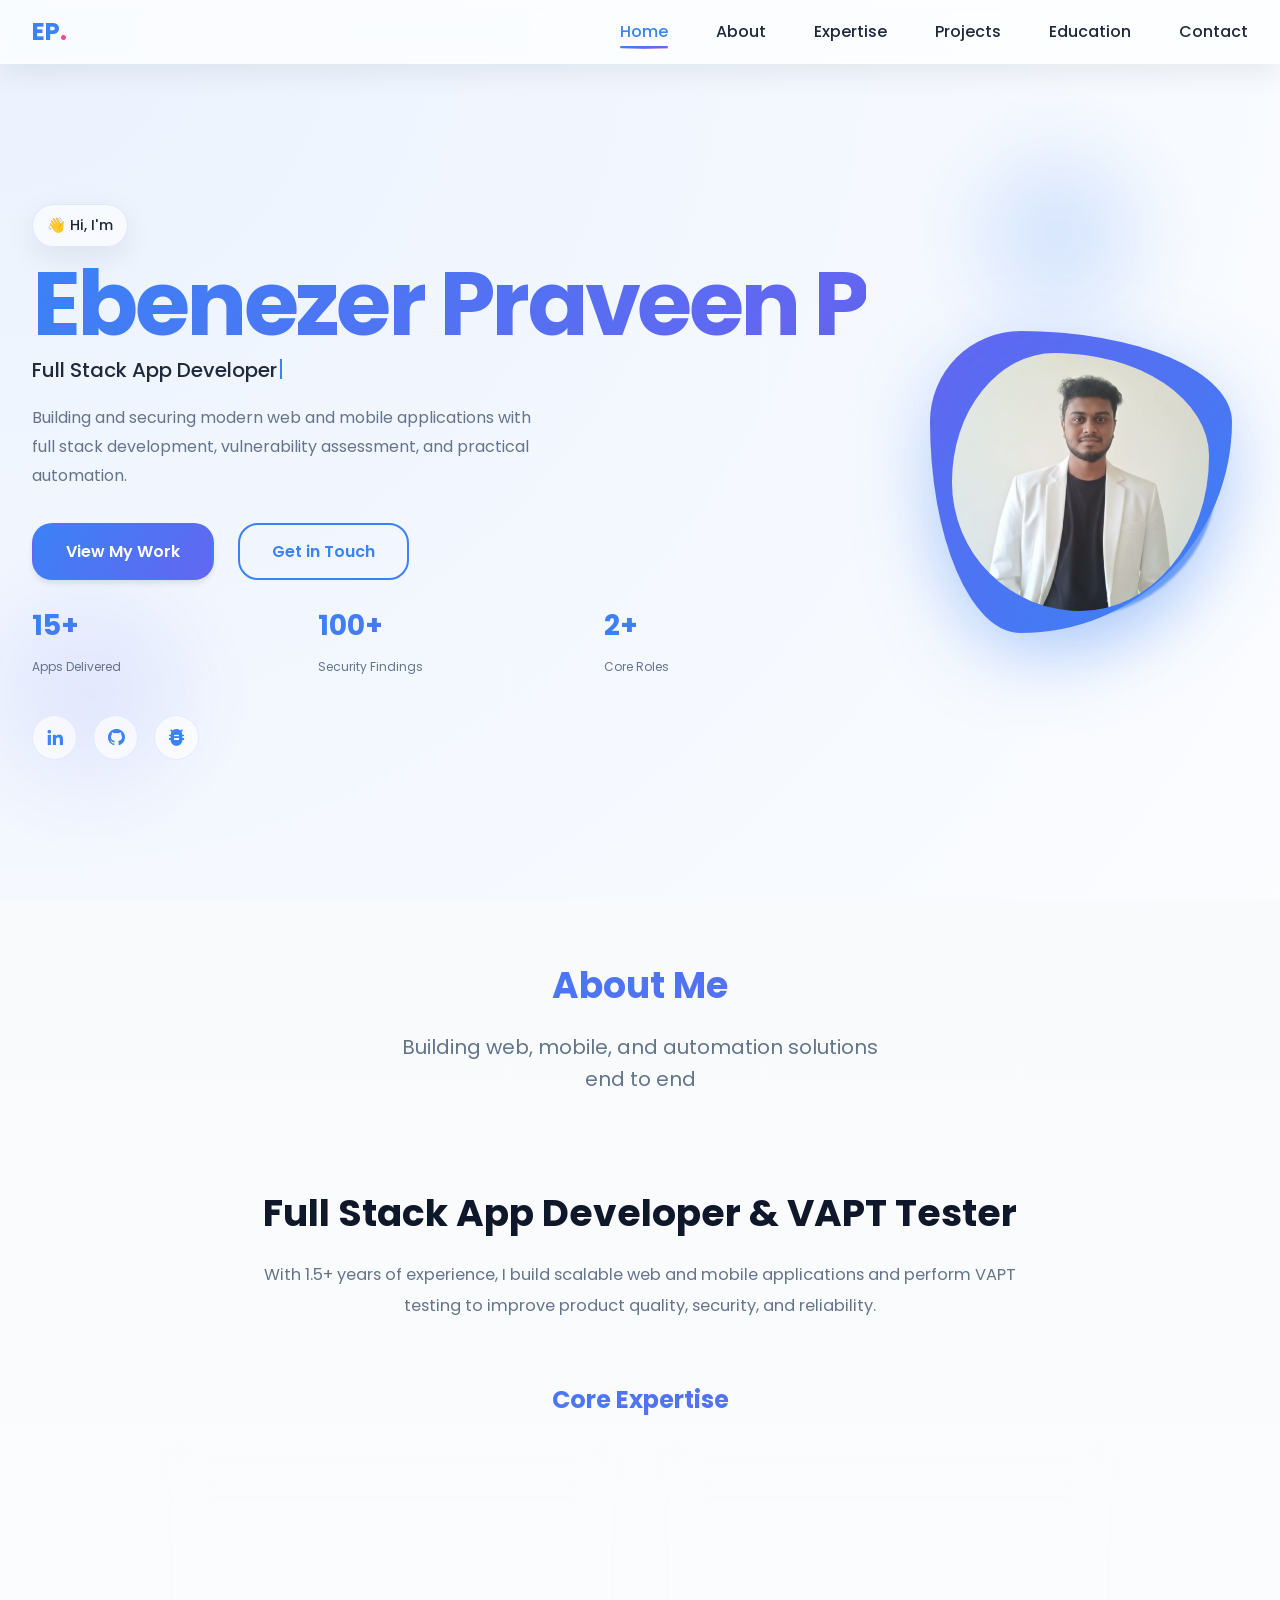
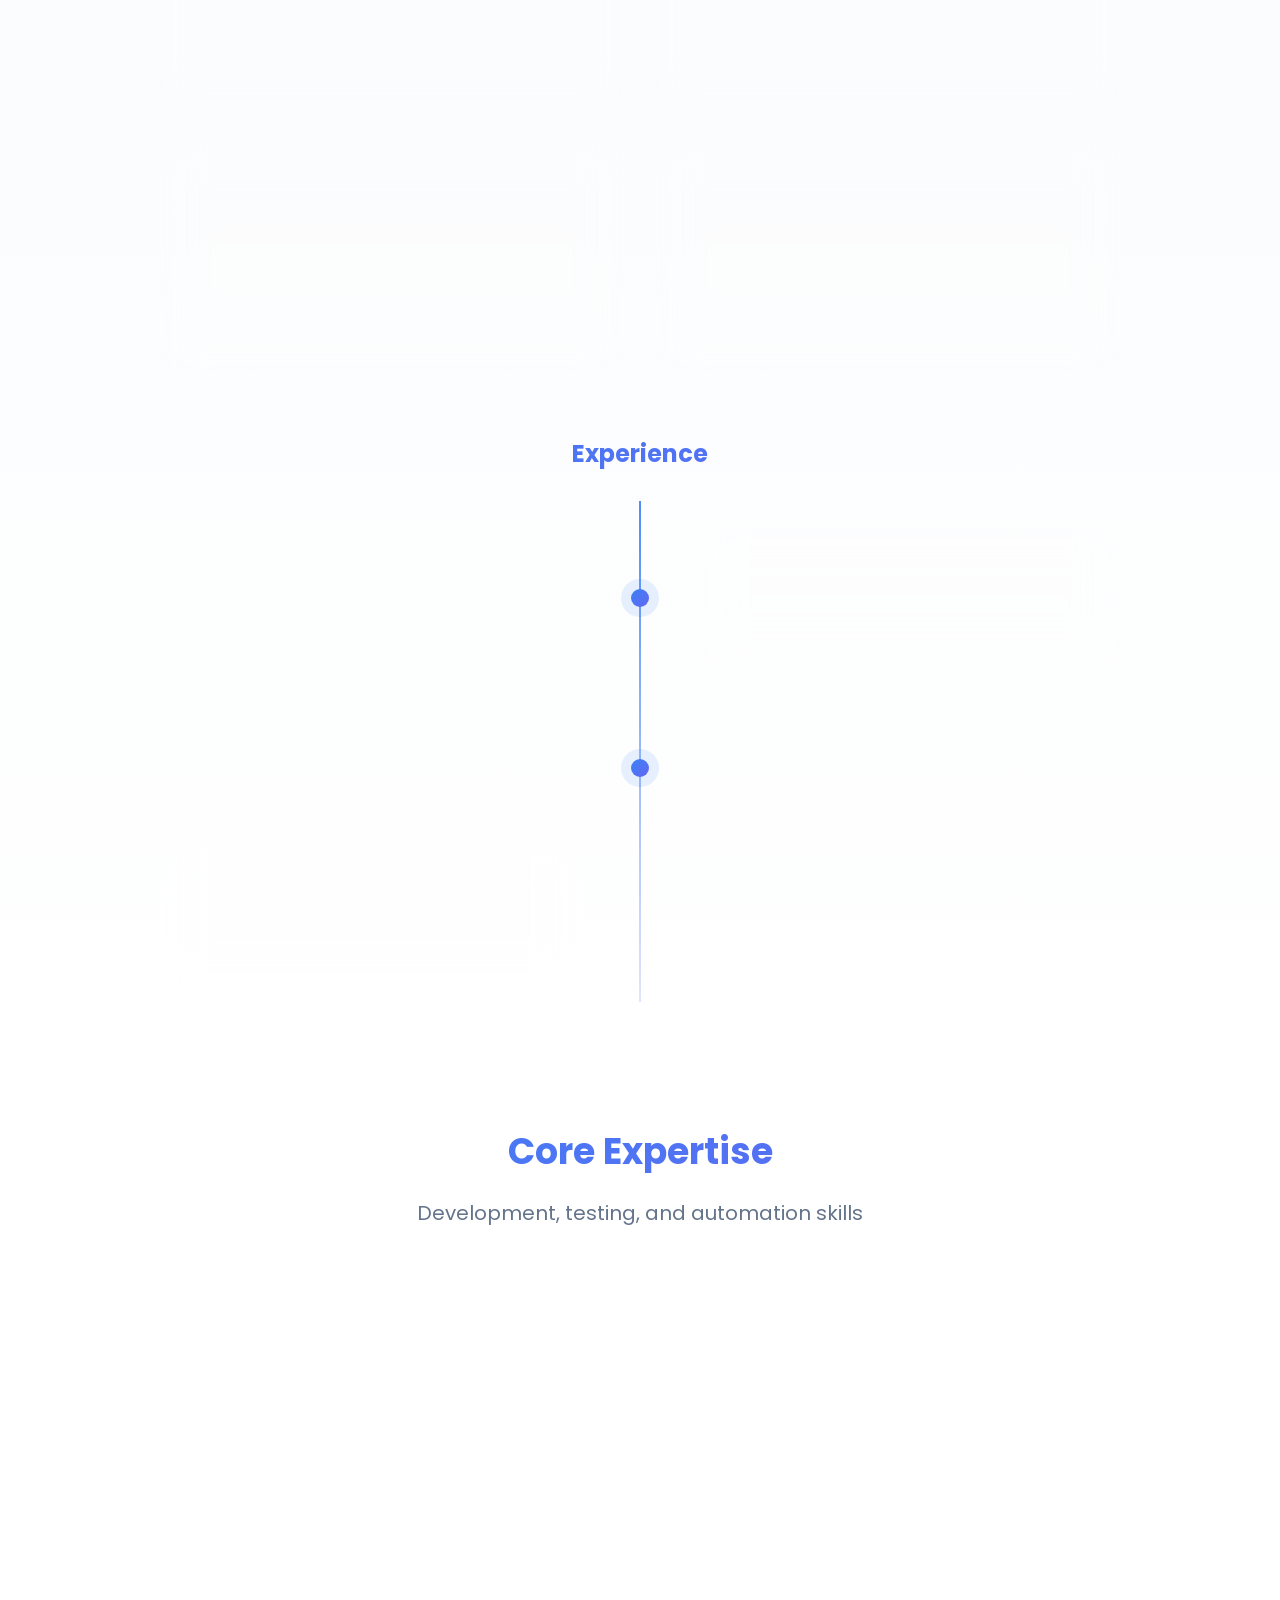
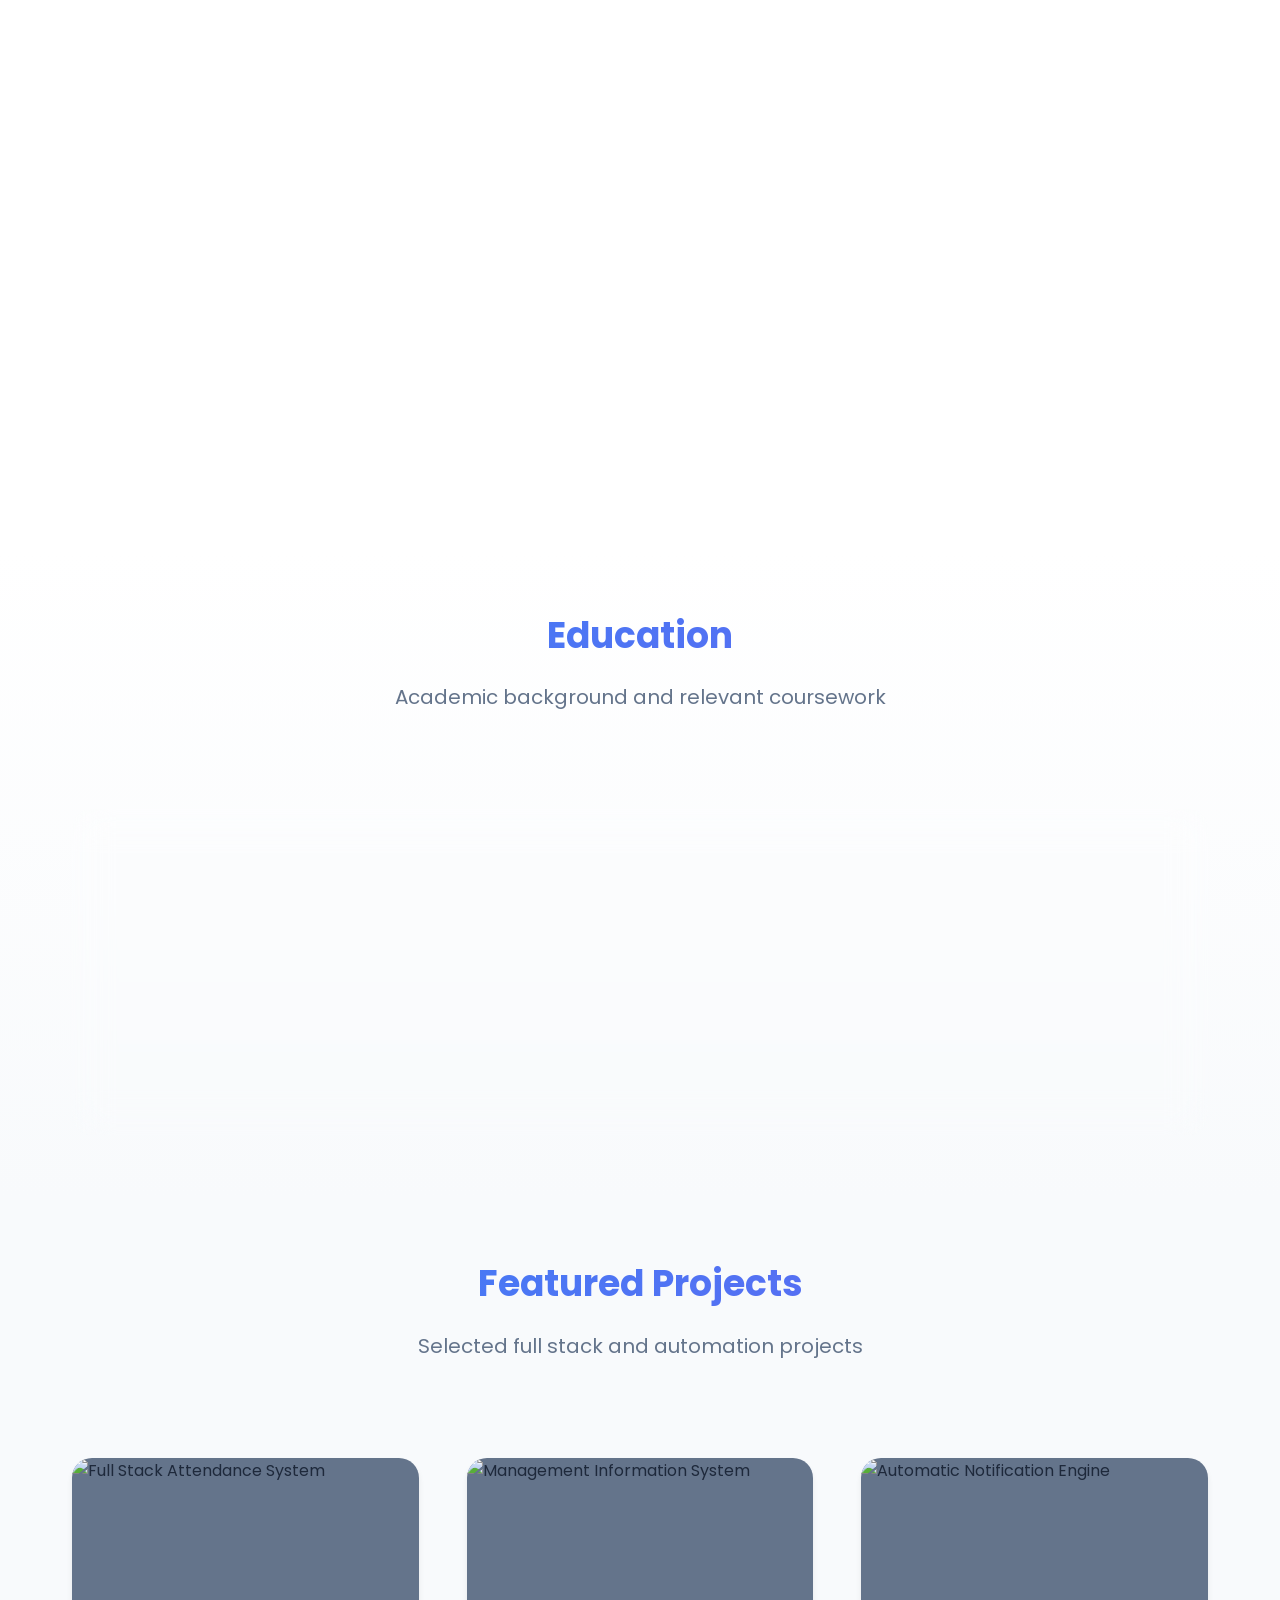
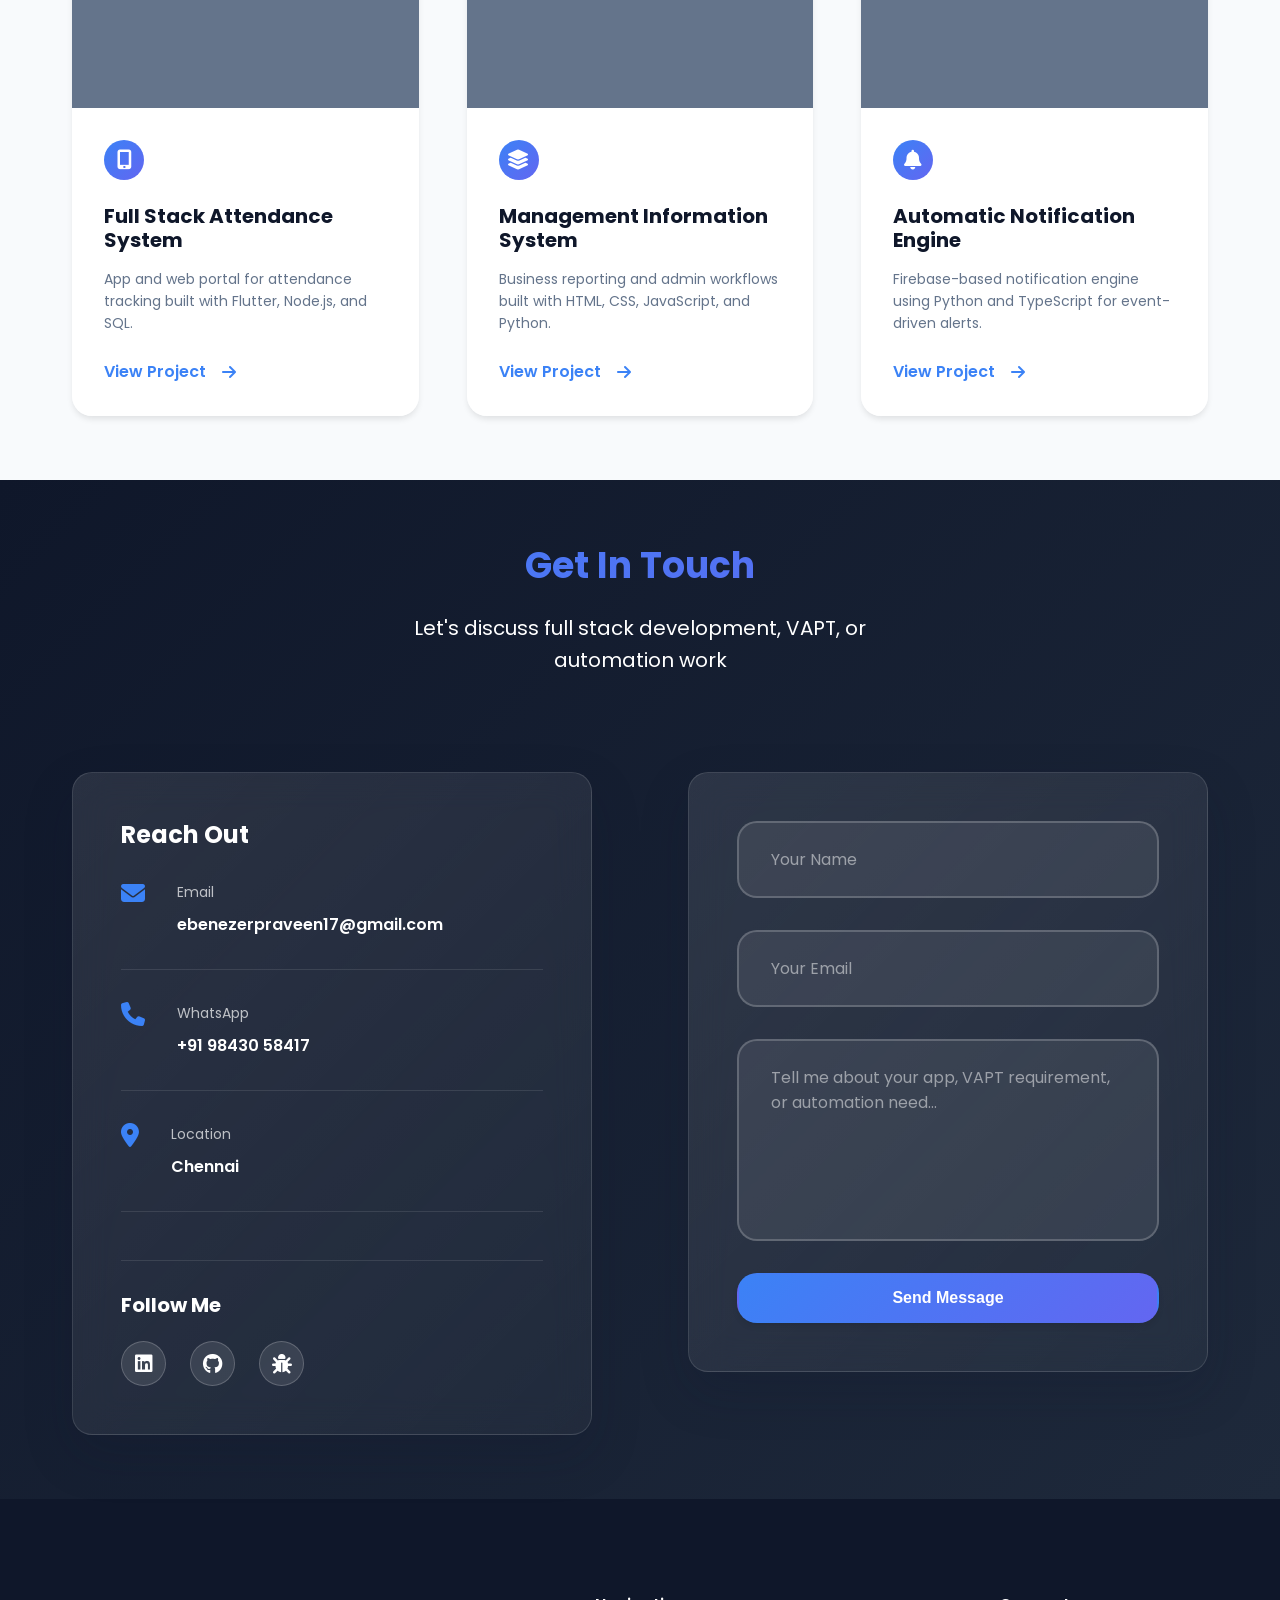
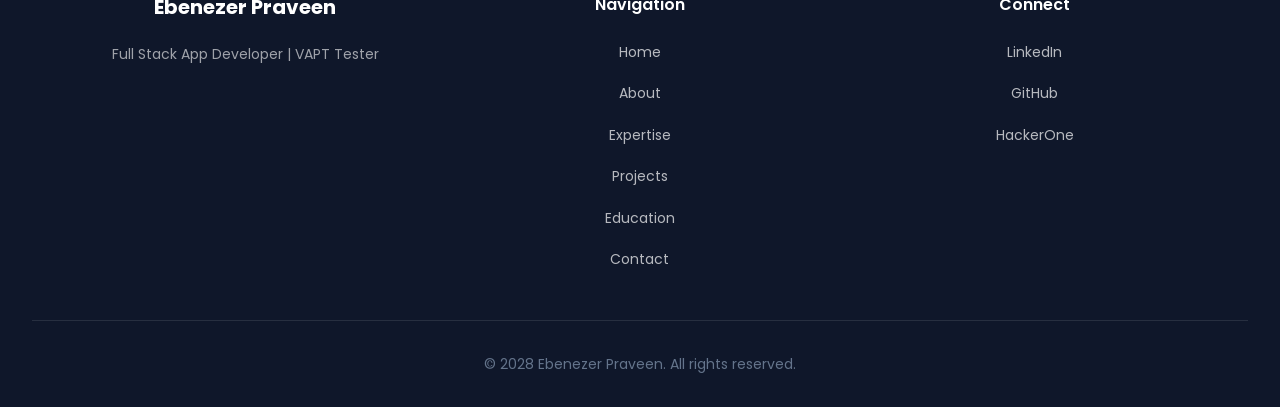
==== index.html @ 35c82016 "Initial portfolio upload" ====
<!DOCTYPE html>
<html lang="en">
    <head>
        <meta charset="UTF-8">
        <meta name="viewport" content="width=device-width, initial-scale=1.0">
        <meta name="description" content="Ebenezer Praveen - Full Stack App Developer, VAPT Tester & Software Engineer">
        <link rel="stylesheet" href="assets/css/styles.css">
        <link href='https://cdn.jsdelivr.net/npm/boxicons@2.0.5/css/boxicons.min.css' rel='stylesheet'>
        <link rel="stylesheet" href="https://cdnjs.cloudflare.com/ajax/libs/font-awesome/6.4.0/css/all.min.css">
        <title>Ebenezer Praveen - Full Stack App Developer</title>
    </head>
    <body>
        <!--===== HEADER =====-->
        <header class="l-header">
            <nav class="nav bd-grid">
                <div>
                    <a href="#home" class="nav__logo">EP<span class="logo-dot">.</span></a>
                </div>

                <div class="nav__menu" id="nav-menu">
                    <ul class="nav__list">
                        <li class="nav__item"><a href="#home" class="nav__link active-link">Home</a></li>
                        <li class="nav__item"><a href="#about" class="nav__link">About</a></li>
                        <li class="nav__item"><a href="#expertise" class="nav__link">Expertise</a></li>
                        <li class="nav__item"><a href="#work" class="nav__link">Projects</a></li>
                        <li class="nav__item"><a href="#education" class="nav__link">Education</a></li>
                        <li class="nav__item"><a href="#contact" class="nav__link">Contact</a></li>
                    </ul>
                </div>

                <div class="nav__toggle" id="nav-toggle">
                    <i class='bx bx-menu'></i>
                </div>
            </nav>
        </header>

        <main class="l-main">
            <!--===== HERO SECTION =====-->
            <section class="hero bd-grid" id="home">
                <div class="hero__content">
                    <div class="hero__text">
                        <div class="hero__badge">👋 Hi, I'm</div>
                        <h1 class="hero__title hero__title--premium">Ebenezer Praveen P</h1>
                        <p class="hero__subtitle hero__subtitle--typing">
                            <span id="hero-roles" class="hero__roles"></span>
                        </p>
                        <p class="hero__description">Building and securing modern web and mobile applications with full stack development, vulnerability assessment, and practical automation.</p>
                        
                        <div class="hero__cta">
                            <a href="#work" class="button button--primary">View My Work</a>
                            <a href="#contact" class="button button--secondary">Get in Touch</a>
                        </div>

                        <div class="hero__stats">
                            <div class="stat">
                                <span class="stat__number">15+</span>
                                <span class="stat__label">Apps Delivered</span>
                            </div>
                            <div class="stat">
                                <span class="stat__number">100+</span>
                                <span class="stat__label">Security Findings</span>
                            </div>
                            <div class="stat">
                                <span class="stat__number">2</span>
                                <span class="stat__label">Core Roles</span>
                            </div>
                        </div>

                        <div class="hero__social">
                            <a href="https://www.linkedin.com/in/ebenezer-praveen/" target="_blank" class="social-link" title="LinkedIn">
                                <i class='bx bxl-linkedin'></i>
                            </a>
                            <a href="https://github.com" target="_blank" class="social-link" title="GitHub">
                                <i class='bx bxl-github'></i>
                            </a>
                            <a href="https://www.hackerone.com" target="_blank" class="social-link" title="HackerOne">
                                <i class='bx bxs-bug-alt'></i>
                            </a>
                        </div>
                    </div>

                    <div class="hero__image">
                        <div class="hero__image-wrapper">
                            <!-- Organic blob background with layered effect -->
                            <div class="hero__blob-bg"></div>
                            <div class="hero__blob-accent"></div>
                            
                            <!-- Main image with custom shape -->
                            <img src="ebe1.jpeg" alt="Ebenezer Praveen - Full Stack App Developer" class="hero__img">
                        </div>
                    </div>
                </div>
            </section>

            <!--===== ABOUT SECTION =====-->
            <section class="about section" id="about">
                <div class="section__container bd-grid">
                    <div class="section__header">
                        <h2 class="section-title">About Me</h2>
                        <p class="section__subtitle">Building web, mobile, and automation solutions end to end</p>
                    </div>

                    <div class="about__content">
                        <section class="about__intro-block">
                            <h3 class="about__heading">Full Stack App Developer & VAPT Tester</h3>
                            <p class="about__paragraph about__paragraph--intro">
                                With 1.5+ years of experience, I build scalable web and mobile applications and perform VAPT testing to improve product quality, security, and reliability.
                            </p>
                        </section>

                        <section class="about__section">
                            <div class="section__header section__header--compact">
                                <h3 class="section-title section-title--sub">Core Expertise</h3>
                            </div>

                            <div class="expertise__grid expertise__grid--premium">
                                <article class="expertise-card">
                                    <div class="expertise-card__icon"><i class="fas fa-code"></i></div>
                                    <h4>Full Stack Development</h4>
                                    <p>Building scalable web and mobile applications with clean architecture.</p>
                                </article>
                                <article class="expertise-card">
                                    <div class="expertise-card__icon"><i class="fas fa-shield-alt"></i></div>
                                    <h4>VAPT Testing</h4>
                                    <p>Security assessments, validation, and reporting across modern apps.</p>
                                </article>
                                <article class="expertise-card">
                                    <div class="expertise-card__icon"><i class="fas fa-bolt"></i></div>
                                    <h4>Automation</h4>
                                    <p>Firebase-driven workflows, alerts, and practical productivity tools.</p>
                                </article>
                                <article class="expertise-card">
                                    <div class="expertise-card__icon"><i class="fas fa-file-alt"></i></div>
                                    <h4>Documentation</h4>
                                    <p>Technical specs, testing notes, and handover docs that stay usable.</p>
                                </article>
                            </div>
                        </section>

                        <section class="about__section">
                            <div class="section__header section__header--compact">
                                <h3 class="section-title section-title--sub">Experience</h3>
                            </div>

                            <div class="timeline timeline--alternating">
                                <article class="timeline__entry timeline__entry--right">
                                    <div class="timeline__rail">
                                        <span class="timeline__dot"></span>
                                    </div>
                                    <div class="timeline__card">
                                        <p class="timeline__date">2025 - Present</p>
                                        <h4 class="timeline__title">Taxina Mobility Pvt Limited</h4>
                                        <p class="timeline__role">Software Engineer</p>
                                    </div>
                                </article>

                                <article class="timeline__entry timeline__entry--left">
                                    <div class="timeline__rail">
                                        <span class="timeline__dot"></span>
                                    </div>
                                    <div class="timeline__card">
                                        <p class="timeline__date">2024 - 2025</p>
                                        <h4 class="timeline__title">Remote Projects</h4>
                                        <p class="timeline__role">Full Stack Development & Security Projects</p>
                                    </div>
                                </article>
                            </div>
                        </section>
                    </div>
                </div>
            </section>

            <!--===== EXPERTISE SECTION =====-->
            <section class="expertise section" id="expertise">
                <div class="section__container bd-grid">
                    <div class="section__header">
                        <h2 class="section-title">Core Expertise</h2>
                        <p class="section__subtitle">Development, testing, and automation skills</p>
                    </div>

                    <div class="expertise__container">
                        <div class="skill-card">
                            <div class="skill-card__icon">
                                <i class="fas fa-pen-fancy"></i>
                            </div>
                            <h3 class="skill-card__title">Frontend & Mobile</h3>
                            <p class="skill-card__description">Building responsive user interfaces and Flutter mobile apps</p>
                            <div class="skill-card__meter">
                                <div class="skill-card__progress" style="width: 95%"></div>
                            </div>
                            <span class="skill-card__percent">95%</span>
                        </div>

                        <div class="skill-card">
                            <div class="skill-card__icon">
                                <i class="fas fa-virus"></i>
                            </div>
                            <h3 class="skill-card__title">Backend & Database</h3>
                            <p class="skill-card__description">Developing APIs, database-backed systems, and server logic</p>
                            <div class="skill-card__meter">
                                <div class="skill-card__progress" style="width: 90%"></div>
                            </div>
                            <span class="skill-card__percent">90%</span>
                        </div>

                        <div class="skill-card">
                            <div class="skill-card__icon">
                                <i class="fas fa-search"></i>
                            </div>
                            <h3 class="skill-card__title">VAPT Testing</h3>
                            <p class="skill-card__description">Identifying security gaps and validating fixes across applications</p>
                            <div class="skill-card__meter">
                                <div class="skill-card__progress" style="width: 92%"></div>
                            </div>
                            <span class="skill-card__percent">92%</span>
                        </div>

                        <div class="skill-card">
                            <div class="skill-card__icon">
                                <i class="fas fa-cogs"></i>
                            </div>
                            <h3 class="skill-card__title">Automation & Alerts</h3>
                            <p class="skill-card__description">Using Python, TypeScript, and Firebase to automate notifications</p>
                            <div class="skill-card__meter">
                                <div class="skill-card__progress" style="width: 85%"></div>
                            </div>
                            <span class="skill-card__percent">85%</span>
                        </div>
                    </div>
                </div>
            </section>

            <!--===== EDUCATION SECTION =====-->
            <section class="education section" id="education">
                <div class="section__container bd-grid">
                    <div class="section__header">
                        <h2 class="section-title">Education</h2>
                        <p class="section__subtitle">Academic background and relevant coursework</p>
                    </div>

                    <div class="education__timeline">
                        <article class="education__card">
                            <div class="education__year">2020 - 2024</div>
                            <div class="education__content">
                                <h3 class="education__degree">Bachelor of Engineering in Electronics and Communication</h3>
                                <p class="education__college">Knowledge Institute of Technology</p>
                                <p class="education__meta">Jul 2020 - May 2024</p>
                                <p class="education__cgpa">CGPA: 8.3</p>
                                <div class="education__courses">
                                    <span>Web Development</span>
                                    <span>Cybersecurity</span>
                                    <span>Ethical Hacking</span>
                                </div>
                            </div>
                        </article>
                    </div>
                </div>
            </section>

            <!--===== PROJECTS SECTION =====-->
            <section class="work section" id="work">
                <div class="section__container bd-grid">
                    <div class="section__header">
                        <h2 class="section-title">Featured Projects</h2>
                        <p class="section__subtitle">Selected full stack and automation projects</p>
                    </div>

                    <div class="work__grid">
                        <!-- Project 1: Attendance System -->
                        <a href="https://drive.google.com" target="_blank" class="work__card">
                            <div class="work__card-image">
                                <img src="https://images.unsplash.com/photo-1516321318423-f06f85e504b3?ixlib=rb-4.0.3&auto=format&fit=crop&w=600&q=80" alt="Full Stack Attendance System">
                                <div class="work__card-overlay"></div>
                            </div>
                            <div class="work__card-content">
                                <div class="work__card-icon">
                                    <i class="fas fa-mobile-alt"></i>
                                </div>
                                <h3 class="work__card-title">Full Stack Attendance System</h3>
                                <p class="work__card-description">App and web portal for attendance tracking built with Flutter, Node.js, and SQL.</p>
                                <span class="work__card-cta">View Project <i class="fas fa-arrow-right"></i></span>
                            </div>
                        </a>

                        <!-- Project 2: Management Information System -->
                        <a href="https://drive.google.com" target="_blank" class="work__card">
                            <div class="work__card-image">
                                <img src="https://images.unsplash.com/photo-1553877522-43269d4ea984?ixlib=rb-4.0.3&auto=format&fit=crop&w=600&q=80" alt="Management Information System">
                                <div class="work__card-overlay"></div>
                            </div>
                            <div class="work__card-content">
                                <div class="work__card-icon">
                                    <i class="fas fa-layer-group"></i>
                                </div>
                                <h3 class="work__card-title">Management Information System</h3>
                                <p class="work__card-description">Business reporting and admin workflows built with HTML, CSS, JavaScript, and Python.</p>
                                <span class="work__card-cta">View Project <i class="fas fa-arrow-right"></i></span>
                            </div>
                        </a>

                        <!-- Project 3: Notification Engine -->
                        <a href="https://drive.google.com" target="_blank" class="work__card">
                            <div class="work__card-image">
                                <img src="https://images.unsplash.com/photo-1516321165247-4aa89a48be28?ixlib=rb-4.0.3&auto=format&fit=crop&w=600&q=80" alt="Automatic Notification Engine">
                                <div class="work__card-overlay"></div>
                            </div>
                            <div class="work__card-content">
                                <div class="work__card-icon">
                                    <i class="fas fa-bell"></i>
                                </div>
                                <h3 class="work__card-title">Automatic Notification Engine</h3>
                                <p class="work__card-description">Firebase-based notification engine using Python and TypeScript for event-driven alerts.</p>
                                <span class="work__card-cta">View Project <i class="fas fa-arrow-right"></i></span>
                            </div>
                        </a>

                    </div>
                </div>
            </section>

            <!--===== CONTACT SECTION =====-->
            <section class="contact section" id="contact">
                <div class="section__container bd-grid">
                    <div class="section__header">
                        <h2 class="section-title">Get In Touch</h2>
                        <p class="section__subtitle">Let's discuss full stack development, VAPT, or automation work</p>
                    </div>

                    <div class="contact__content">
                        <div class="contact__info-box">
                            <h3 class="contact__heading">Reach Out</h3>
                            <div class="contact__item">
                                <i class="fas fa-envelope"></i>
                                <div>
                                    <p class="contact__label">Email</p>
                                    <a href="mailto:ebenezerpraveen17@gmail.com" class="contact__link">ebenezerpraveen17@gmail.com</a>
                                </div>
                            </div>
                            <div class="contact__item">
                                <i class="fas fa-phone"></i>
                                <div>
                                    <p class="contact__label">WhatsApp</p>
                                    <a href="https://wa.me/919843058417" target="_blank" class="contact__link">+91 98430 58417</a>
                                </div>
                            </div>
                            <div class="contact__item">
                                <i class="fas fa-map-marker-alt"></i>
                                <div>
                                    <p class="contact__label">Location</p>
                                    <p class="contact__link">Chennai</p>
                                </div>
                            </div>

                            <div class="contact__social">
                                <h4 class="contact__social-title">Follow Me</h4>
                                <div class="social__links">
                                    <a href="https://www.linkedin.com/in/ebenezer-praveen/" target="_blank" class="social__icon">
                                        <i class="fab fa-linkedin"></i>
                                    </a>
                                    <a href="https://github.com" target="_blank" class="social__icon">
                                        <i class="fab fa-github"></i>
                                    </a>
                                    <a href="https://www.hackerone.com" target="_blank" class="social__icon">
                                        <i class="fas fa-bug"></i>
                                    </a>
                                </div>
                            </div>
                        </div>

                        <form id="contactForm" class="contact__form">
                            <div class="form__group">
                                <input type="text" id="contactName" placeholder="Your Name" class="form__input" required>
                            </div>
                            <div class="form__group">
                                <input type="email" id="contactEmail" placeholder="Your Email" class="form__input" required>
                            </div>
                            <div class="form__group">
                                <textarea id="contactMessage" placeholder="Tell me about your app, VAPT requirement, or automation need..." rows="6" class="form__input form__textarea" required></textarea>
                            </div>
                            <button type="submit" class="button button--primary button--full">Send Message</button>
                        </form>
                    </div>
                </div>
            </section>
        </main>

        <!--===== FOOTER =====-->
        <footer class="footer">
            <div class="footer__content bd-grid">
                <div class="footer__section">
                    <h3 class="footer__title">Ebenezer Praveen</h3>
                    <p class="footer__text">Full Stack App Developer | VAPT Tester</p>
                </div>
                <div class="footer__section">
                    <h4 class="footer__subtitle">Navigation</h4>
                    <ul class="footer__list">
                        <li><a href="#home">Home</a></li>
                        <li><a href="#about">About</a></li>
                        <li><a href="#expertise">Expertise</a></li>
                        <li><a href="#work">Projects</a></li>
                        <li><a href="#education">Education</a></li>
                        <li><a href="#contact">Contact</a></li>
                    </ul>
                </div>
                <div class="footer__section">
                    <h4 class="footer__subtitle">Connect</h4>
                    <ul class="footer__list">
                        <li><a href="https://www.linkedin.com/in/ebenezer-praveen/" target="_blank">LinkedIn</a></li>
                        <li><a href="https://github.com" target="_blank">GitHub</a></li>
                        <li><a href="https://www.hackerone.com" target="_blank">HackerOne</a></li>
                    </ul>
                </div>
            </div>
            <div class="footer__bottom">
                <p>&copy; 2028 Ebenezer Praveen. All rights reserved.</p>
            </div>
        </footer>

        <!--===== SCRIPTS =====-->
        <script src="https://unpkg.com/scrollreveal"></script>
        <script src="assets/js/main.js"></script>
        <script>
            // Contact Form Handler
            document.getElementById('contactForm').addEventListener('submit', function(e) {
                e.preventDefault();
                
                const name = encodeURIComponent(document.getElementById('contactName').value);
                const email = encodeURIComponent(document.getElementById('contactEmail').value);
                const message = encodeURIComponent(document.getElementById('contactMessage').value);
                
                const whatsappNumber = "919843058417";
                const text = `Hi! I'm interested in your services.\n\nName: ${name}\nEmail: ${email}\nMessage: ${message}`;
                
                window.open(`https://wa.me/${whatsappNumber}?text=${encodeURIComponent(text)}`, '_blank');
                this.reset();
            });
        </script>
    </body>
</html>
---- assets/css/styles.css ----
/* ===== PROFESSIONAL PORTFOLIO STYLES ===== */

/* Google Fonts */
@import url("https://fonts.googleapis.com/css2?family=Poppins:wght@300;400;500;600;700&family=Space+Mono:wght@400;700&display=swap");

/* ===== ROOT VARIABLES ===== */
:root {
    /* Colors */
    --primary-color: #3b82f6;
    --secondary-color: #6366f1;
    --accent-color: #ec4899;
    --dark-color: #0f172a;
    --light-color: #f8fafc;
    --text-color: #1e293b;
    --text-light: #64748b;
    --border-color: #e2e8f0;
    --success: #10b981;

    /* Typography */
    --font-primary: "Poppins", sans-serif;
    --font-mono: "Space Mono", monospace;
    --size-h1: 3.5rem;
    --size-h2: 2.25rem;
    --size-h3: 1.5rem;
    --size-h4: 1.25rem;
    --size-body: 1rem;
    --size-small: 0.875rem;
    --size-xs: 0.75rem;
    --weight-light: 300;
    --weight-regular: 400;
    --weight-medium: 500;
    --weight-semibold: 600;
    --weight-bold: 700;

    /* Spacing */
    --spacing-xs: 0.5rem;
    --spacing-sm: 1rem;
    --spacing-md: 1.5rem;
    --spacing-lg: 2rem;
    --spacing-xl: 3rem;
    --spacing-2xl: 4rem;
    --spacing-3xl: 6rem;

    /* Border & Shadow */
    --radius: 0.75rem;
    --radius-lg: 1.25rem;
    --shadow-sm: 0 1px 2px 0 rgba(0, 0, 0, 0.05);
    --shadow-md: 0 4px 6px -1px rgba(0, 0, 0, 0.1);
    --shadow-lg: 0 10px 25px -5px rgba(0, 0, 0, 0.1);
    --shadow-xl: 0 20px 50px -10px rgba(0, 0, 0, 0.15);
    --glass-bg: rgba(255, 255, 255, 0.72);
    --glass-border: rgba(59, 130, 246, 0.16);

    /* Header */
    --header-height: 4rem;
    --z-fixed: 100;
    --z-menu: 99;
}

/* ===== RESET & BASE ===== */
* {
    margin: 0;
    padding: 0;
    box-sizing: border-box;
}

html {
    scroll-behavior: smooth;
}

body {
    font-family: var(--font-primary);
    font-size: var(--size-body);
    font-weight: var(--weight-regular);
    color: var(--text-color);
    line-height: 1.6;
    background:
        radial-gradient(circle at top left, rgba(59, 130, 246, 0.10), transparent 28%),
        radial-gradient(circle at bottom right, rgba(99, 102, 241, 0.10), transparent 26%),
        #ffffff;
    margin-top: var(--header-height);
}

h1, h2, h3, h4, h5, h6 {
    font-weight: var(--weight-bold);
    line-height: 1.2;
}

p {
    color: var(--text-light);
}

a {
    color: inherit;
    text-decoration: none;
    transition: all 0.3s ease;
}

body.page-ready .hero,
body.page-ready .section,
body.page-ready .nav,
body.page-ready .skill-card,
body.page-ready .expertise__item,
body.page-ready .work__card,
body.page-ready .timeline__card,
body.page-ready .education__card,
body.page-ready .contact__info-box,
body.page-ready .contact__form {
    transition: transform 0.35s ease, box-shadow 0.35s ease, border-color 0.35s ease, opacity 0.35s ease;
}

img {
    max-width: 100%;
    height: auto;
    display: block;
}

/* ===== HEADER & NAVIGATION ===== */
.l-header {
    position: fixed;
    top: 0;
    left: 0;
    right: 0;
    height: var(--header-height);
    background: rgba(255, 255, 255, 0.72);
    backdrop-filter: blur(18px) saturate(140%);
    -webkit-backdrop-filter: blur(18px) saturate(140%);
    box-shadow: 0 8px 30px rgba(15, 23, 42, 0.08);
    z-index: var(--z-fixed);
    border-bottom: 1px solid rgba(255, 255, 255, 0.55);
}

.nav {
    height: var(--header-height);
    display: flex;
    justify-content: space-between;
    align-items: center;
    max-width: 1400px;
    margin: 0 auto;
    padding: 0 var(--spacing-lg);
}

.nav__logo {
    font-size: 1.5rem;
    font-weight: var(--weight-bold);
    color: var(--primary-color);
    text-decoration: none;
    display: flex;
    align-items: center;
    animation: floatLogo 4s ease-in-out infinite;
    position: relative;
    overflow: hidden;
}

.logo-dot {
    color: var(--accent-color);
}

.nav__menu {
    display: flex;
    gap: var(--spacing-xl);
}

.nav__list {
    display: flex;
    list-style: none;
    gap: var(--spacing-xl);
}

.nav__link {
    position: relative;
    font-weight: var(--weight-medium);
    color: var(--text-color);
    transition: color 0.3s ease, transform 0.3s ease;
}

.nav__link:hover,
.nav__link.active-link {
    color: var(--primary-color);
    transform: translateY(-1px);
}

.nav__link::after {
    content: '';
    position: absolute;
    bottom: -5px;
    left: 0;
    width: 0;
    height: 2px;
    background: linear-gradient(90deg, var(--primary-color), var(--secondary-color));
    transition: width 0.3s ease;
    border-radius: 999px;
}

.nav__link::before {
    content: '';
    position: absolute;
    left: 0;
    bottom: -6px;
    width: 100%;
    height: 2px;
    border-radius: 999px;
    background: linear-gradient(90deg, rgba(59, 130, 246, 0.2), rgba(99, 102, 241, 0.85), rgba(236, 72, 153, 0.35));
    transform: scaleX(0);
    transform-origin: left;
    transition: transform 0.35s ease;
}

.nav__link:hover::after,
.nav__link.active-link::after {
    width: 100%;
}

.nav__link:hover::before,
.nav__link.active-link::before {
    transform: scaleX(1);
}

.nav__toggle {
    display: none;
    font-size: 1.5rem;
    cursor: pointer;
    color: var(--text-color);
}

/* Mobile Menu */
@media screen and (max-width: 768px) {
    .nav__menu {
        position: fixed;
        top: var(--header-height);
        right: -100%;
        width: 100%;
        height: calc(100vh - var(--header-height));
        background: white;
        flex-direction: column;
        gap: 0;
        padding: var(--spacing-xl);
        transition: right 0.3s ease;
        z-index: var(--z-menu);
    }

    .nav__menu.show {
        right: 0;
    }

    .nav__list {
        flex-direction: column;
        gap: var(--spacing-lg);
    }

    .nav__toggle {
        display: block;
    }
}

/* ===== MAIN LAYOUT ===== */
.l-main {
    position: relative;
}

.bd-grid {
    max-width: 1400px;
    margin: 0 auto;
}

.section {
    padding: clamp(3rem, 5vw, 5rem) var(--spacing-lg);
}

.section__container {
    max-width: 1200px;
    margin: 0 auto;
    padding: 0 var(--spacing-lg);
}

.section__header {
    text-align: center;
    margin-bottom: var(--spacing-3xl);
}

.section-title {
    font-size: var(--size-h2);
    font-weight: var(--weight-bold);
    margin-bottom: var(--spacing-md);
    background: linear-gradient(135deg, var(--primary-color), var(--secondary-color));
    -webkit-background-clip: text;
    -webkit-text-fill-color: transparent;
    background-clip: text;
}

.section__subtitle {
    font-size: var(--size-h4);
    color: var(--text-light);
    max-width: 500px;
    margin: 0 auto;
}

/* ===== HERO SECTION ===== */
.hero {
    display: grid;
    grid-template-columns: 0.95fr 1.3fr;
    align-items: center;
    gap: var(--spacing-xl);
    padding: var(--spacing-xl) var(--spacing-lg);
    min-height: calc(100vh - var(--header-height));
    position: relative;
    overflow: hidden;
}

.hero::before,
.hero::after {
    content: '';
    position: absolute;
    border-radius: 999px;
    pointer-events: none;
    filter: blur(30px);
    opacity: 0.85;
}

.hero::before {
    width: 240px;
    height: 240px;
    top: 6%;
    right: 8%;
    background: radial-gradient(circle, rgba(59, 130, 246, 0.25), transparent 70%);
    animation: blobFloat 10s ease-in-out infinite;
}

.hero::after {
    width: 280px;
    height: 280px;
    left: -4%;
    bottom: 8%;
    background: radial-gradient(circle, rgba(99, 102, 241, 0.16), transparent 72%);
    animation: blobFloat 12s ease-in-out infinite reverse;
}

.hero__content {
    display: contents;
}

.hero__text {
    display: flex;
    flex-direction: column;
    justify-content: center;
    height: 100%;
    position: relative;
    z-index: 1;
    animation: fadeUp 0.9s ease both;
}

.hero__badge {
    display: inline-flex;
    align-items: center;
    justify-content: center;
    width: fit-content;
    padding: 0.55rem 0.9rem;
    margin-bottom: 0.9rem;
    border-radius: 999px;
    background: rgba(255, 255, 255, 0.58);
    backdrop-filter: blur(16px);
    -webkit-backdrop-filter: blur(16px);
    border: 1px solid rgba(59, 130, 246, 0.14);
    box-shadow: 0 10px 30px rgba(15, 23, 42, 0.08);
    color: var(--text-color);
    font-size: 0.9rem;
    font-weight: var(--weight-medium);
    letter-spacing: 0.01em;
}

.hero__title {
    font-size: var(--size-h1);
    line-height: 1.1;
    margin-bottom: var(--spacing-xs);
    color: var(--dark-color);
    max-width: 12ch;
    text-wrap: balance;
}

.hero__title--premium {
    font-size: clamp(4.2rem, 7vw, 6rem);
    line-height: 0.95;
    max-width: none;
    margin-bottom: 0.45rem;
    white-space: nowrap;
    letter-spacing: -0.04em;
    background: linear-gradient(135deg, #3b82f6 0%, #6366f1 45%, #1d4ed8 100%);
    background-size: 200% 200%;
    -webkit-background-clip: text;
    -webkit-text-fill-color: transparent;
    background-clip: text;
    animation: fadeUp 0.9s ease both, shimmer 8s ease-in-out infinite;
}

.text-highlight {
    background: linear-gradient(135deg, var(--primary-color), var(--secondary-color));
    -webkit-background-clip: text;
    -webkit-text-fill-color: transparent;
    background-clip: text;
}

.hero__subtitle {
    font-size: var(--size-h4);
    color: var(--primary-color);
    font-weight: var(--weight-semibold);
    margin-bottom: var(--spacing-xs);
}

.hero__subtitle--typing {
    min-height: 1.8em;
    margin-bottom: 0.9rem;
    color: var(--text-color);
    font-size: clamp(1rem, 1.6vw, 1.25rem);
    font-weight: var(--weight-medium);
}

.hero__roles {
    position: relative;
    display: inline-block;
    color: var(--text-color);
}

.hero__roles::after {
    content: '';
    display: inline-block;
    width: 2px;
    height: 1em;
    margin-left: 0.15em;
    background: var(--primary-color);
    vertical-align: -0.12em;
    animation: blinkCursor 0.9s steps(1) infinite;
}

.hero__description {
    font-size: var(--size-body);
    color: var(--text-light);
    margin-bottom: var(--spacing-lg);
    max-width: 500px;
    line-height: 1.8;
}

.hero__cta {
    display: flex;
    gap: var(--spacing-md);
    margin-bottom: var(--spacing-md);
    flex-wrap: wrap;
}

.hero__stats {
    display: grid;
    grid-template-columns: repeat(3, 1fr);
    gap: var(--spacing-md);
    margin-bottom: 0.9rem;
}

.stat {
    display: flex;
    flex-direction: column;
    gap: var(--spacing-xs);
}

.stat__number {
    font-size: 1.75rem;
    font-weight: var(--weight-bold);
    background: linear-gradient(135deg, var(--primary-color), var(--secondary-color));
    -webkit-background-clip: text;
    -webkit-text-fill-color: transparent;
    background-clip: text;
}

.stat__label {
    font-size: var(--size-xs);
    color: var(--text-light);
}

.hero__social {
    display: flex;
    gap: var(--spacing-sm);
    margin-top: var(--spacing-md);
}

.social-link {
    width: 45px;
    height: 45px;
    border-radius: 50%;
    background: rgba(255, 255, 255, 0.65);
    backdrop-filter: blur(12px);
    border: 1px solid rgba(59, 130, 246, 0.12);
    display: flex;
    align-items: center;
    justify-content: center;
    font-size: 1.25rem;
    color: var(--primary-color);
    transition: all 0.3s ease;
    position: relative;
    overflow: hidden;
}

.social-link:hover {
    background: var(--primary-color);
    color: white;
    transform: translateY(-4px) scale(1.04);
}

.hero__image {
    position: relative;
    animation: float 6s ease-in-out infinite;
    display: flex;
    align-items: center;
    justify-content: center;
    height: 100%;
    width: 100%;
    padding: 0 var(--spacing-sm);
    position: relative;
    z-index: 1;
    animation: float 6s ease-in-out infinite, fadeUp 0.9s ease both;
}

.hero__image-wrapper {
    position: relative;
    width: 100%;
    max-width: 550px;
    min-width: 280px;
    aspect-ratio: 1;
    display: flex;
    align-items: center;
    justify-content: center;
}

/* Organic blob background layer */
.hero__blob-bg {
    position: absolute;
    width: 100%;
    height: 100%;
    background: linear-gradient(135deg, #6366f1 0%, #3b82f6 100%);
    border-radius: 30% 70% 70% 30% / 30% 30% 70% 70%;
    animation: blobMorph 8s ease-in-out infinite;
    filter: drop-shadow(0 20px 40px rgba(59, 130, 246, 0.3));
    z-index: 1;
}

/* Accent blob layer for depth */
.hero__blob-accent {
    position: absolute;
    width: 90%;
    height: 90%;
    background: linear-gradient(45deg, #3b82f6 0%, #2563eb 100%);
    border-radius: 63% 37% 54% 46% / 55% 48% 52% 45%;
    animation: blobMorph2 10s ease-in-out infinite reverse;
    opacity: 0.6;
    z-index: 0;
    filter: blur(1px);
}

/* Main image with organic shape */
.hero__img {
    position: relative;
    width: 85%;
    height: 85%;
    object-fit: cover;
    object-position: center;
    border-radius: 40% 60% 50% 50% / 50% 40% 60% 50%;
    z-index: 2;
    box-shadow: 
        0 30px 60px rgba(59, 130, 246, 0.2),
        inset 0 0 40px rgba(255, 255, 255, 0.1);
    animation: imageShift 6s ease-in-out infinite alternate;
}

/* Blob morphing animation */
@keyframes blobMorph {
    0% {
        border-radius: 30% 70% 70% 30% / 30% 30% 70% 70%;
    }
    25% {
        border-radius: 58% 42% 58% 42% / 58% 58% 42% 42%;
    }
    50% {
        border-radius: 70% 30% 46% 54% / 30% 70% 70% 30%;
    }
    75% {
        border-radius: 56% 44% 34% 66% / 66% 56% 44% 34%;
    }
    100% {
        border-radius: 30% 70% 70% 30% / 30% 30% 70% 70%;
    }
}

@keyframes blobMorph2 {
    0% {
        border-radius: 63% 37% 54% 46% / 55% 48% 52% 45%;
        transform: scale(1);
    }
    25% {
        border-radius: 40% 60% 30% 70% / 60% 30% 70% 40%;
        transform: scale(1.05);
    }
    50% {
        border-radius: 71% 29% 66% 34% / 40% 25% 75% 60%;
        transform: scale(1);
    }
    75% {
        border-radius: 45% 55% 60% 40% / 50% 60% 30% 70%;
        transform: scale(1.05);
    }
    100% {
        border-radius: 63% 37% 54% 46% / 55% 48% 52% 45%;
        transform: scale(1);
    }
}

@keyframes imageShift {
    0% {
        transform: scale(1) rotate(0deg);
    }
    100% {
        transform: scale(1.02) rotate(2deg);
    }
}

.blob-shape {
    display: none;
}

.blob-image {
    display: none;
}

/* Animations */
@keyframes fadeInUp {
    from {
        opacity: 0;
        transform: translateY(30px);
    }
    to {
        opacity: 1;
        transform: translateY(0);
    }
}

@keyframes float {
    0%, 100% {
        transform: translateY(0px);
    }
    50% {
        transform: translateY(-20px);
    }
}

/* ===== BUTTONS ===== */
.button {
    display: inline-flex;
    align-items: center;
    justify-content: center;
    padding: 0.875rem 2rem;
    font-size: var(--size-body);
    font-weight: var(--weight-semibold);
    border: 2px solid transparent;
    border-radius: var(--radius-lg);
    cursor: pointer;
    transition: transform 0.3s ease, box-shadow 0.3s ease, background 0.3s ease, color 0.3s ease, border-color 0.3s ease;
    text-decoration: none;
    white-space: nowrap;
    position: relative;
    overflow: hidden;
}

.button .ripple,
.social-link .ripple,
.social__icon .ripple,
.nav__logo .ripple {
    position: absolute;
    width: 12px;
    height: 12px;
    border-radius: 50%;
    background: rgba(255, 255, 255, 0.55);
    transform: translate(-50%, -50%) scale(1);
    animation: ripple 0.65s ease-out;
    pointer-events: none;
}

.button:active {
    transform: translateY(1px);
}

.button--primary {
    background: linear-gradient(135deg, var(--primary-color), var(--secondary-color));
    color: white;
    box-shadow: var(--shadow-md);
}

.button--primary:hover {
    transform: translateY(-2px);
    box-shadow: var(--shadow-xl);
}

.button--secondary {
    background: transparent;
    color: var(--primary-color);
    border-color: var(--primary-color);
}

.button--secondary:hover {
    background: var(--light-color);
}

.button--full {
    width: 100%;
}

/* ===== ABOUT SECTION ===== */
.about {
    background: linear-gradient(180deg, #f8fafc 0%, #ffffff 100%);
}

.about__content {
    display: grid;
    gap: var(--spacing-2xl);
    justify-items: center;
    align-items: start;
    max-width: 1120px;
    margin: 0 auto;
    text-align: center;
}

.about__section,
.about__intro-block {
    width: 100%;
}

.about__intro-block {
    max-width: 800px;
    margin: 0 auto;
    opacity: 0;
    transform: translateY(22px);
}

.about__heading {
    font-size: clamp(1.6rem, 3vw, 2.35rem);
    margin-bottom: var(--spacing-md);
    color: var(--dark-color);
}

.about__paragraph {
    line-height: 1.9;
    margin: 0 auto;
    color: var(--text-light);
}

.about__paragraph--intro {
    max-width: 800px;
    font-size: 1.02rem;
}

.section__header--compact {
    margin-bottom: var(--spacing-lg);
}

.section-title--sub {
    font-size: var(--size-h3);
}

.expertise__grid--premium {
    width: 100%;
    max-width: 960px;
    margin: 0 auto;
    display: grid;
    grid-template-columns: repeat(2, minmax(0, 1fr));
    gap: var(--spacing-lg);
}

.expertise-card {
    min-height: 220px;
    padding: 2rem 1.75rem;
    border-radius: 24px;
    background: linear-gradient(135deg, rgba(255, 255, 255, 0.78), rgba(219, 234, 254, 0.42));
    backdrop-filter: blur(20px);
    -webkit-backdrop-filter: blur(20px);
    border: 1px solid rgba(59, 130, 246, 0.14);
    box-shadow: 0 16px 40px rgba(15, 23, 42, 0.08);
    display: flex;
    flex-direction: column;
    align-items: center;
    justify-content: center;
    text-align: center;
    gap: 0.95rem;
    transition: transform 0.3s ease, box-shadow 0.3s ease, border-color 0.3s ease;
    opacity: 0;
    transform: translateY(22px);
}

.expertise-card__icon {
    width: 64px;
    height: 64px;
    border-radius: 50%;
    display: grid;
    place-items: center;
    background: linear-gradient(135deg, rgba(59, 130, 246, 0.18), rgba(99, 102, 241, 0.18));
    border: 1px solid rgba(59, 130, 246, 0.18);
    box-shadow: inset 0 1px 0 rgba(255, 255, 255, 0.45);
    flex: 0 0 auto;
}

.expertise-card__icon i {
    font-size: 1.4rem;
    color: var(--primary-color);
    transition: transform 0.3s ease;
}

.expertise-card h4 {
    font-size: var(--size-h4);
    color: var(--dark-color);
}

.expertise-card p {
    max-width: 28ch;
    color: var(--text-light);
}

.expertise-card:hover {
    transform: translateY(-8px) scale(1.01);
    box-shadow: 0 22px 50px rgba(59, 130, 246, 0.16);
    border-color: rgba(59, 130, 246, 0.32);
}

.expertise-card:hover .expertise-card__icon i {
    transform: scale(1.08);
}

.timeline--alternating {
    position: relative;
    max-width: 1000px;
    margin: 0 auto;
    padding: 0.75rem 0;
}

.timeline--alternating::before {
    content: '';
    position: absolute;
    left: 50%;
    top: 0;
    bottom: 0;
    width: 2px;
    transform: translateX(-50%);
    background: linear-gradient(180deg, rgba(59, 130, 246, 0.9), rgba(99, 102, 241, 0.18));
}

.timeline__entry {
    display: grid;
    grid-template-columns: 1fr 120px 1fr;
    align-items: center;
    margin: 0;
    min-height: 170px;
    opacity: 0;
    transform: translateY(22px);
}

.timeline__entry--left .timeline__card {
    grid-column: 1;
    justify-self: end;
}

.timeline__entry--right .timeline__card {
    grid-column: 3;
    justify-self: start;
}

.timeline__rail {
    grid-column: 2;
    display: flex;
    justify-content: center;
    align-items: center;
    position: relative;
    min-height: 170px;
}

.timeline__dot {
    width: 18px;
    height: 18px;
    border-radius: 50%;
    background: linear-gradient(135deg, var(--primary-color), var(--secondary-color));
    box-shadow: 0 0 0 10px rgba(59, 130, 246, 0.12);
    animation: pulseDot 2.8s ease-in-out infinite;
}

.timeline__card {
    width: min(100%, 420px);
    padding: 1.5rem 1.6rem;
    border-radius: 24px;
    background: linear-gradient(135deg, rgba(255, 255, 255, 0.8), rgba(219, 234, 254, 0.42));
    backdrop-filter: blur(20px);
    -webkit-backdrop-filter: blur(20px);
    border: 1px solid rgba(59, 130, 246, 0.14);
    box-shadow: 0 16px 40px rgba(15, 23, 42, 0.08);
    transition: transform 0.3s ease, box-shadow 0.3s ease, border-color 0.3s ease;
}

.timeline__card:hover {
    transform: translateY(-6px);
    box-shadow: 0 22px 50px rgba(59, 130, 246, 0.16);
    border-color: rgba(59, 130, 246, 0.28);
}

.timeline__date {
    color: var(--primary-color);
    font-size: var(--size-small);
    font-weight: var(--weight-semibold);
    margin-bottom: 0.5rem;
}

.timeline__title {
    color: var(--dark-color);
    font-size: var(--size-h4);
    margin-bottom: 0.45rem;
}

.timeline__role {
    color: var(--text-light);
}

.is-visible {
    opacity: 1 !important;
    transform: translateY(0) !important;
}

.education {
    background: linear-gradient(180deg, #ffffff 0%, #f8fafc 100%);
}

.education__timeline {
    display: grid;
    gap: var(--spacing-xl);
}

.education__card {
    display: grid;
    grid-template-columns: 170px 1fr;
    gap: var(--spacing-xl);
    align-items: start;
    padding: var(--spacing-xl);
    border-radius: var(--radius-lg);
    background: linear-gradient(135deg, rgba(255, 255, 255, 0.82), rgba(219, 234, 254, 0.45));
    backdrop-filter: blur(18px);
    border: 1px solid rgba(59, 130, 246, 0.16);
    box-shadow: var(--shadow-lg);
    transition: transform 0.3s ease, box-shadow 0.3s ease;
    opacity: 0;
    transform: translateY(22px);
}

.education__card:hover {
    transform: translateY(-6px);
    box-shadow: var(--shadow-xl);
}

.education__year {
    display: inline-flex;
    justify-content: center;
    align-items: center;
    padding: var(--spacing-sm) var(--spacing-md);
    border-radius: 999px;
    background: linear-gradient(135deg, var(--primary-color), var(--secondary-color));
    color: white;
    font-weight: var(--weight-semibold);
    box-shadow: var(--shadow-md);
    width: fit-content;
}

.education__content {
    display: grid;
    gap: var(--spacing-sm);
}

.education__degree {
    font-size: var(--size-h3);
    color: var(--dark-color);
}

.education__college,
.education__meta,
.education__cgpa {
    color: var(--text-light);
}

.education__cgpa {
    color: var(--primary-color);
    font-weight: var(--weight-semibold);
}

.education__courses {
    display: flex;
    flex-wrap: wrap;
    justify-content: center;
    gap: 0.75rem;
    margin-top: var(--spacing-sm);
}

.education__courses span {
    padding: 0.55rem 0.9rem;
    border-radius: 999px;
    background: rgba(59, 130, 246, 0.1);
    border: 1px solid rgba(59, 130, 246, 0.14);
    color: var(--dark-color);
    font-size: var(--size-small);
    transition: transform 0.3s ease, background 0.3s ease, box-shadow 0.3s ease, border-color 0.3s ease;
}

.education__courses span:hover {
    transform: translateY(-2px);
    background: rgba(59, 130, 246, 0.16);
    border-color: rgba(59, 130, 246, 0.28);
    box-shadow: 0 10px 24px rgba(59, 130, 246, 0.14);
}

.certifications {
    margin-top: var(--spacing-xl);
    padding-top: var(--spacing-xl);
    border-top: 1px solid var(--border-color);
}

.certifications__title {
    font-size: var(--size-h4);
    margin-bottom: var(--spacing-md);
    color: var(--dark-color);
}

.cert__list {
    display: flex;
    gap: var(--spacing-md);
    flex-wrap: wrap;
}

.cert__badge {
    display: inline-block;
    padding: var(--spacing-sm) var(--spacing-md);
    background: linear-gradient(135deg, rgba(59, 130, 246, 0.1), rgba(99, 102, 241, 0.1));
    color: var(--primary-color);
    border: 1px solid var(--primary-color);
    border-radius: var(--radius);
    font-size: var(--size-small);
    font-weight: var(--weight-semibold);
}

/* ===== EXPERTISE SECTION ===== */
.expertise {
    background: white;
}

.expertise__container {
    display: grid;
    grid-template-columns: repeat(auto-fit, minmax(250px, 1fr));
    gap: var(--spacing-xl);
}

.skill-card {
    padding: var(--spacing-xl);
    background: linear-gradient(135deg, rgba(255, 255, 255, 0.76), rgba(219, 234, 254, 0.40));
    border-radius: var(--radius-lg);
    text-align: center;
    transition: transform 0.3s ease, box-shadow 0.3s ease, border-color 0.3s ease;
    border: 1px solid rgba(59, 130, 246, 0.14);
    backdrop-filter: blur(18px);
    box-shadow: var(--shadow-md);
    opacity: 0;
    transform: translateY(22px);
}

.skill-card:hover {
    box-shadow: var(--shadow-xl);
    transform: translateY(-10px);
    border-color: rgba(59, 130, 246, 0.26);
}

.skill-card__icon {
    width: 60px;
    height: 60px;
    border-radius: 50%;
    background: linear-gradient(135deg, var(--primary-color), var(--secondary-color));
    color: white;
    font-size: 1.5rem;
    display: flex;
    align-items: center;
    justify-content: center;
    margin: 0 auto var(--spacing-md);
}

.skill-card__title {
    font-size: var(--size-h4);
    color: var(--dark-color);
    margin-bottom: var(--spacing-sm);
}

.skill-card__description {
    font-size: var(--size-small);
    color: var(--text-light);
    margin-bottom: var(--spacing-lg);
}

.skill-card__meter {
    width: 100%;
    height: 8px;
    background: #e0e7ff;
    border-radius: 10px;
    overflow: hidden;
    margin-bottom: var(--spacing-md);
}

.skill-card__progress {
    height: 100%;
    background: linear-gradient(90deg, var(--primary-color), var(--secondary-color));
    border-radius: 10px;
    transition: width 1s ease;
}

.skill-card__percent {
    font-size: var(--size-body);
    font-weight: var(--weight-bold);
    background: linear-gradient(135deg, var(--primary-color), var(--secondary-color));
    -webkit-background-clip: text;
    -webkit-text-fill-color: transparent;
    background-clip: text;
}

/* ===== PROJECTS SECTION ===== */
.work {
    background: var(--light-color);
}

.work__grid {
    display: grid;
    grid-template-columns: repeat(auto-fit, minmax(320px, 1fr));
    gap: var(--spacing-xl);
}

.work__card {
    overflow: hidden;
    border-radius: var(--radius-lg);
    box-shadow: var(--shadow-md);
    transition: transform 0.3s ease, box-shadow 0.3s ease;
    text-decoration: none;
    color: inherit;
    display: flex;
    flex-direction: column;
    opacity: 0;
    transform: translateY(22px);
}

.work__card:hover {
    box-shadow: var(--shadow-xl);
    transform: translateY(-10px);
}

.work__card-image {
    position: relative;
    width: 100%;
    height: 250px;
    overflow: hidden;
    background: var(--text-light);
}

.work__card-image img {
    width: 100%;
    height: 100%;
    object-fit: cover;
    transition: transform 0.6s ease;
}

.work__card:hover .work__card-image img {
    transform: scale(1.1);
}

.work__card-overlay {
    position: absolute;
    top: 0;
    left: 0;
    width: 100%;
    height: 100%;
    background: rgba(15, 23, 42, 0.6);
    opacity: 0;
    transition: opacity 0.3s ease;
}

.work__card:hover .work__card-overlay {
    opacity: 1;
}

.work__card-content {
    flex: 1;
    padding: var(--spacing-lg);
    background: white;
    display: flex;
    flex-direction: column;
}

.work__card-icon {
    width: 40px;
    height: 40px;
    border-radius: 50%;
    background: linear-gradient(135deg, var(--primary-color), var(--secondary-color));
    color: white;
    font-size: 1.25rem;
    display: flex;
    align-items: center;
    justify-content: center;
    margin-bottom: var(--spacing-md);
}

.work__card-title {
    font-size: var(--size-h4);
    color: var(--dark-color);
    margin-bottom: var(--spacing-sm);
}

.work__card-description {
    font-size: var(--size-small);
    color: var(--text-light);
    margin-bottom: var(--spacing-md);
    flex-grow: 1;
}

.work__card-cta {
    display: inline-flex;
    align-items: center;
    gap: var(--spacing-sm);
    color: var(--primary-color);
    font-weight: var(--weight-semibold);
    transition: gap 0.3s ease;
}

.work__card:hover .work__card-cta {
    gap: var(--spacing-md);
}

/* ===== CONTACT SECTION ===== */
.contact {
    background: linear-gradient(135deg, var(--dark-color) 0%, #1e293b 100%);
    color: white;
}

.contact .section-title,
.contact .section__subtitle {
    color: white;
}

.contact__content {
    display: grid;
    grid-template-columns: 1fr 1fr;
    gap: var(--spacing-3xl);
    align-items: start;
}

.contact__info-box {
    background: linear-gradient(135deg, rgba(255, 255, 255, 0.10), rgba(255, 255, 255, 0.04));
    padding: var(--spacing-xl);
    border-radius: var(--radius-lg);
    border: 1px solid rgba(255, 255, 255, 0.12);
    backdrop-filter: blur(18px);
    box-shadow: 0 20px 50px rgba(15, 23, 42, 0.18);
    opacity: 0;
    transform: translateY(22px);
}

.contact__heading {
    font-size: var(--size-h3);
    margin-bottom: var(--spacing-lg);
    color: white;
}

.contact__item {
    display: flex;
    gap: var(--spacing-lg);
    margin-bottom: var(--spacing-lg);
    padding-bottom: var(--spacing-lg);
    border-bottom: 1px solid rgba(255, 255, 255, 0.1);
}

.contact__item:last-child {
    border-bottom: none;
}

.contact__item i {
    font-size: 1.5rem;
    color: var(--primary-color);
    flex-shrink: 0;
}

.contact__label {
    font-size: var(--size-small);
    color: rgba(255, 255, 255, 0.7);
    margin-bottom: var(--spacing-xs);
}

.contact__link {
    color: white;
    font-weight: var(--weight-semibold);
}

.contact__link:hover {
    color: var(--primary-color);
}

.contact__social {
    margin-top: var(--spacing-xl);
    padding-top: var(--spacing-lg);
    border-top: 1px solid rgba(255, 255, 255, 0.1);
}

.contact__social-title {
    font-size: var(--size-h4);
    color: white;
    margin-bottom: var(--spacing-md);
}

.social__links {
    display: flex;
    gap: var(--spacing-md);
}

.social__icon {
    width: 45px;
    height: 45px;
    border-radius: 50%;
    background: rgba(255, 255, 255, 0.1);
    color: white;
    display: flex;
    align-items: center;
    justify-content: center;
    font-size: 1.25rem;
    transition: all 0.3s ease;
    border: 1px solid rgba(255, 255, 255, 0.2);
    position: relative;
    overflow: hidden;
}

.social__icon:hover {
    background: var(--primary-color);
    border-color: var(--primary-color);
    transform: translateY(-3px);
}

/* Contact Form */
.contact__form {
    display: flex;
    flex-direction: column;
    gap: var(--spacing-lg);
    background: linear-gradient(135deg, rgba(255, 255, 255, 0.10), rgba(255, 255, 255, 0.04));
    border: 1px solid rgba(255, 255, 255, 0.12);
    border-radius: var(--radius-lg);
    padding: var(--spacing-xl);
    backdrop-filter: blur(18px);
    box-shadow: 0 20px 50px rgba(15, 23, 42, 0.18);
    opacity: 0;
    transform: translateY(22px);
}

.contact__form .button {
    width: 100%;
}

.contact__form .button:hover {
    transform: translateY(-2px);
}

@keyframes fadeUp {
    from {
        opacity: 0;
        transform: translateY(28px);
    }
    to {
        opacity: 1;
        transform: translateY(0);
    }
}

@keyframes shimmer {
    0%, 100% {
        background-position: 0% 50%;
    }
    50% {
        background-position: 100% 50%;
    }
}

@keyframes blinkCursor {
    0%, 49% { opacity: 1; }
    50%, 100% { opacity: 0; }
}

@keyframes blobFloat {
    0%, 100% {
        transform: translate3d(0, 0, 0) scale(1);
    }
    50% {
        transform: translate3d(18px, -12px, 0) scale(1.06);
    }
}

@keyframes floatLogo {
    0%, 100% {
        transform: translateY(0);
    }
    50% {
        transform: translateY(-3px);
    }
}

@keyframes ripple {
    from {
        opacity: 0.6;
        transform: translate(-50%, -50%) scale(1);
    }
    to {
        opacity: 0;
        transform: translate(-50%, -50%) scale(18);
    }
}

@keyframes pulseDot {
    0%, 100% {
        transform: scale(1);
        box-shadow: 0 0 0 10px rgba(59, 130, 246, 0.12);
    }
    50% {
        transform: scale(1.08);
        box-shadow: 0 0 0 16px rgba(59, 130, 246, 0.05);
    }
}

.form__group {
    display: flex;
    flex-direction: column;
}

.form__input {
    padding: var(--spacing-md) var(--spacing-lg);
    border: 2px solid rgba(255, 255, 255, 0.2);
    border-radius: var(--radius-lg);
    background: rgba(255, 255, 255, 0.08);
    color: white;
    font-family: var(--font-primary);
    font-size: var(--size-body);
    transition: all 0.3s ease;
}

.form__input::placeholder {
    color: rgba(255, 255, 255, 0.5);
}

.form__input:focus {
    outline: none;
    border-color: var(--primary-color);
    background: rgba(255, 255, 255, 0.08);
    box-shadow: 0 0 0 3px rgba(59, 130, 246, 0.14);
}

.form__input:hover {
    border-color: rgba(59, 130, 246, 0.35);
}

.form__textarea {
    resize: none;
    min-height: 150px;
}

/* ===== FOOTER ===== */
.footer {
    background: var(--dark-color);
    color: rgba(255, 255, 255, 0.8);
    padding: var(--spacing-3xl) var(--spacing-lg) var(--spacing-lg);
}

.footer__content {
    max-width: 1200px;
    margin: 0 auto;
    display: grid;
    grid-template-columns: repeat(auto-fit, minmax(250px, 1fr));
    gap: var(--spacing-xl);
    padding: 0 var(--spacing-lg);
    margin-bottom: var(--spacing-xl);
}

.footer__section {
    text-align: center;
}

.footer__title {
    color: white;
    font-size: var(--size-h4);
    margin-bottom: var(--spacing-md);
}

.footer__text {
    font-size: var(--size-small);
    color: rgba(255, 255, 255, 0.6);
}

.footer__subtitle {
    color: white;
    font-size: var(--size-body);
    margin-bottom: var(--spacing-md);
    font-weight: var(--weight-semibold);
}

.footer__list {
    list-style: none;
    display: flex;
    flex-direction: column;
    gap: var(--spacing-sm);
}

.footer__list a {
    color: rgba(255, 255, 255, 0.7);
    font-size: var(--size-small);
    transition: color 0.3s ease;
}

.footer__list a:hover {
    color: var(--primary-color);
}

.footer__bottom {
    text-align: center;
    padding-top: var(--spacing-lg);
    border-top: 1px solid rgba(255, 255, 255, 0.1);
    font-size: var(--size-small);
    color: rgba(255, 255, 255, 0.6);
}

/* ===== RESPONSIVE DESIGN ===== */
@media screen and (max-width: 1200px) {
    .hero {
        grid-template-columns: 1fr 1.15fr;
        gap: var(--spacing-lg);
        padding: var(--spacing-xl) var(--spacing-lg);
    }

    .hero__image-wrapper {
        max-width: 450px;
        min-width: 250px;
    }

    .hero__image {
        padding: 0;
    }

    .hero__title--premium {
        font-size: clamp(3.8rem, 6vw, 5rem);
    }
}

@media screen and (max-width: 1024px) {
    :root {
        --size-h1: 2.75rem;
        --size-h2: 1.75rem;
        --spacing-3xl: 4rem;
    }

    .hero {
        grid-template-columns: 1fr 1.1fr;
        gap: var(--spacing-lg);
        padding: var(--spacing-lg) var(--spacing-lg);
        min-height: auto;
    }

    .hero__title {
        font-size: 2.2rem;
    }

    .hero__title--premium {
        font-size: clamp(3.1rem, 5.4vw, 4.4rem);
    }

    .hero__image-wrapper {
        max-width: 400px;
        min-width: 220px;
    }

    .hero__image {
        padding: 0;
    }

    .about__content,
    .contact__content {
        grid-template-columns: 1fr;
    }

    .expertise__grid--premium {
        max-width: 820px;
    }

    .education__card {
        grid-template-columns: 1fr;
        gap: var(--spacing-md);
    }

    .hero__stats {
        grid-template-columns: repeat(3, 1fr);
    }
}

@media screen and (max-width: 768px) {
    :root {
        --size-h1: 2rem;
        --size-h2: 1.5rem;
        --spacing-xl: 2rem;
        --spacing-lg: 1.5rem;
        --spacing-3xl: 2.5rem;
    }

    .section {
        padding: var(--spacing-lg) var(--spacing-lg);
    }

    .hero {
        grid-template-columns: 1fr;
        gap: var(--spacing-lg);
        padding: var(--spacing-lg) var(--spacing-md);
        min-height: auto;
    }

    .hero__text {
        order: 2;
        justify-content: flex-start;
    }

    .hero__image {
        order: 1;
        margin-bottom: var(--spacing-lg);
        height: auto;
        min-height: 350px;
    }

    .hero__image-wrapper {
        max-width: 350px;
    }

    .hero__title {
        font-size: 1.7rem;
        margin-bottom: 0.25rem;
        max-width: 14ch;
    }

    .hero__title--premium {
        font-size: clamp(2.4rem, 9.4vw, 3.5rem);
        white-space: normal;
        letter-spacing: -0.03em;
        line-height: 1.02;
        max-width: 11ch;
    }

    .hero__subtitle {
        font-size: 1rem;
    }

    .hero__subtitle--typing {
        font-size: 0.95rem;
        min-height: 1.6em;
    }

    .hero__description {
        font-size: 0.938rem;
        margin-bottom: var(--spacing-md);
    }

    .hero__cta {
        flex-direction: column;
        gap: var(--spacing-sm);
        margin-bottom: var(--spacing-md);
    }

    .button {
        width: 100%;
        padding: 0.75rem 1.5rem;
    }

    .hero__stats {
        grid-template-columns: repeat(3, 1fr);
        gap: var(--spacing-sm);
        margin-bottom: var(--spacing-sm);
    }

    .stat__number {
        font-size: 1.5rem;
    }

    .stat__label {
        font-size: 0.7rem;
    }

    .hero__social {
        gap: var(--spacing-xs);
    }

    .social-link {
        width: 40px;
        height: 40px;
        font-size: 1rem;
    }

    .hero__badge {
        margin-bottom: 0.7rem;
        font-size: 0.78rem;
    }

    .expertise__grid--premium {
        grid-template-columns: 1fr;
        max-width: 560px;
    }

    .section__header {
        margin-bottom: var(--spacing-lg);
    }

    .section-title--sub {
        font-size: 1.125rem;
    }

    .contact__info-box,
    .contact__form {
        padding: 0;
        background: transparent;
        border: none;
    }

    .work__grid {
        grid-template-columns: 1fr;
    }

    .expertise__container {
        grid-template-columns: 1fr;
    }

    .timeline {
        padding-left: 1rem;
    }

    .timeline--alternating::before {
        left: 1rem;
        transform: none;
    }

    .timeline__entry {
        grid-template-columns: 24px 1fr;
        min-height: auto;
        margin-bottom: var(--spacing-lg);
    }

    .timeline__rail {
        grid-column: 1;
        min-height: auto;
        justify-content: flex-start;
    }

    .timeline__card {
        grid-column: 2;
        justify-self: stretch !important;
        width: 100%;
        max-width: none;
    }

    .timeline__entry--left .timeline__card,
    .timeline__entry--right .timeline__card {
        grid-column: 2;
        justify-self: stretch;
    }

    .timeline__entry--left,
    .timeline__entry--right {
        grid-template-columns: 24px 1fr;
    }

    .timeline__dot {
        width: 14px;
        height: 14px;
    }

}

@media screen and (max-width: 640px) {
    :root {
        --size-h1: 1.75rem;
        --size-h2: 1.25rem;
        --spacing-lg: 1.25rem;
        --spacing-md: 1rem;
    }

    .hero__image {
        min-height: 300px;
    }

    .hero__image-wrapper {
        max-width: 300px;
    }

    .hero__title {
        font-size: 1.45rem;
    }

    .hero__title--premium {
        font-size: clamp(2.05rem, 9vw, 2.8rem);
    }

    .hero__stats {
        grid-template-columns: repeat(2, 1fr);
    }

    .stat__number {
        font-size: 1.25rem;
    }

    .stat__label {
        font-size: 0.65rem;
    }

    .section-title {
        font-size: 1.5rem;
    }

    .hero__badge {
        padding: 0.42rem 0.7rem;
    }

    .section-title--sub {
        font-size: 1.125rem;
    }
}

@media screen and (max-width: 480px) {
    :root {
        --size-h1: 1.5rem;
        --size-h2: 1.125rem;
        --size-h4: 1rem;
        --spacing-xl: 1.25rem;
        --spacing-lg: 1rem;
        --spacing-md: 0.75rem;
    }

    .nav {
        padding: 0 var(--spacing-md);
    }

    .hero {
        grid-template-columns: 1fr;
        gap: var(--spacing-md);
        padding: var(--spacing-md);
    }

    .hero__text {
        order: 2;
    }

    .hero__image {
        order: 1;
        min-height: 280px;
        margin-bottom: var(--spacing-md);
    }

    .hero__image-wrapper {
        max-width: 280px;
    }

    .hero__title {
        font-size: 1.3rem;
        margin-bottom: 0.25rem;
        max-width: 15ch;
    }

    .hero__subtitle {
        font-size: 0.938rem;
        margin-bottom: 0.25rem;
    }

    .hero__description {
        font-size: 0.875rem;
        margin-bottom: var(--spacing-sm);
    }

    .hero__cta {
        margin-bottom: var(--spacing-sm);
    }

    .button {
        padding: 0.625rem 1.25rem;
        font-size: 0.875rem;
    }

    .hero__stats {
        display: grid;
        grid-template-columns: 1fr;
        gap: var(--spacing-xs);
        margin-bottom: 0;
    }

    .stat {
        padding: var(--spacing-xs) 0;
    }

    .stat__number {
        font-size: 1.125rem;
    }

    .stat__label {
        font-size: 0.625rem;
    }

    .hero__social {
        gap: var(--spacing-xs);
        margin-top: var(--spacing-sm);
    }

    .social-link {
        width: 36px;
        height: 36px;
        font-size: 0.875rem;
    }

    .section-title {
        font-size: 1.375rem;
    }

    .section {
        padding: var(--spacing-lg) var(--spacing-md);
    }

    .skill-card {
        padding: var(--spacing-lg) var(--spacing-md);
    }

    .work__grid {
        grid-template-columns: 1fr;
        gap: var(--spacing-lg);
    }

    .expertise__container {
        grid-template-columns: 1fr;
    }

    .expertise__grid--premium {
        gap: var(--spacing-md);
    }

    .education__card {
        padding: var(--spacing-lg);
    }

    .education__courses {
        gap: 0.6rem;
    }

    .education__courses {
        gap: 0.5rem;
    }

    .timeline__meta {
        flex-direction: column;
        align-items: flex-start;
    }

}

@media screen and (max-width: 360px) {
    :root {
        --size-h1: 1.375rem;
        --spacing-lg: 0.875rem;
        --spacing-md: 0.625rem;
    }

    .hero {
        padding: var(--spacing-md);
    }

    .hero__image {
        min-height: 250px;
    }

    .hero__image-wrapper {
        max-width: 250px;
    }

    .hero__title {
        font-size: 1.2rem;
    }

    .button {
        padding: 0.5rem 1rem;
        font-size: 0.8rem;
    }
}
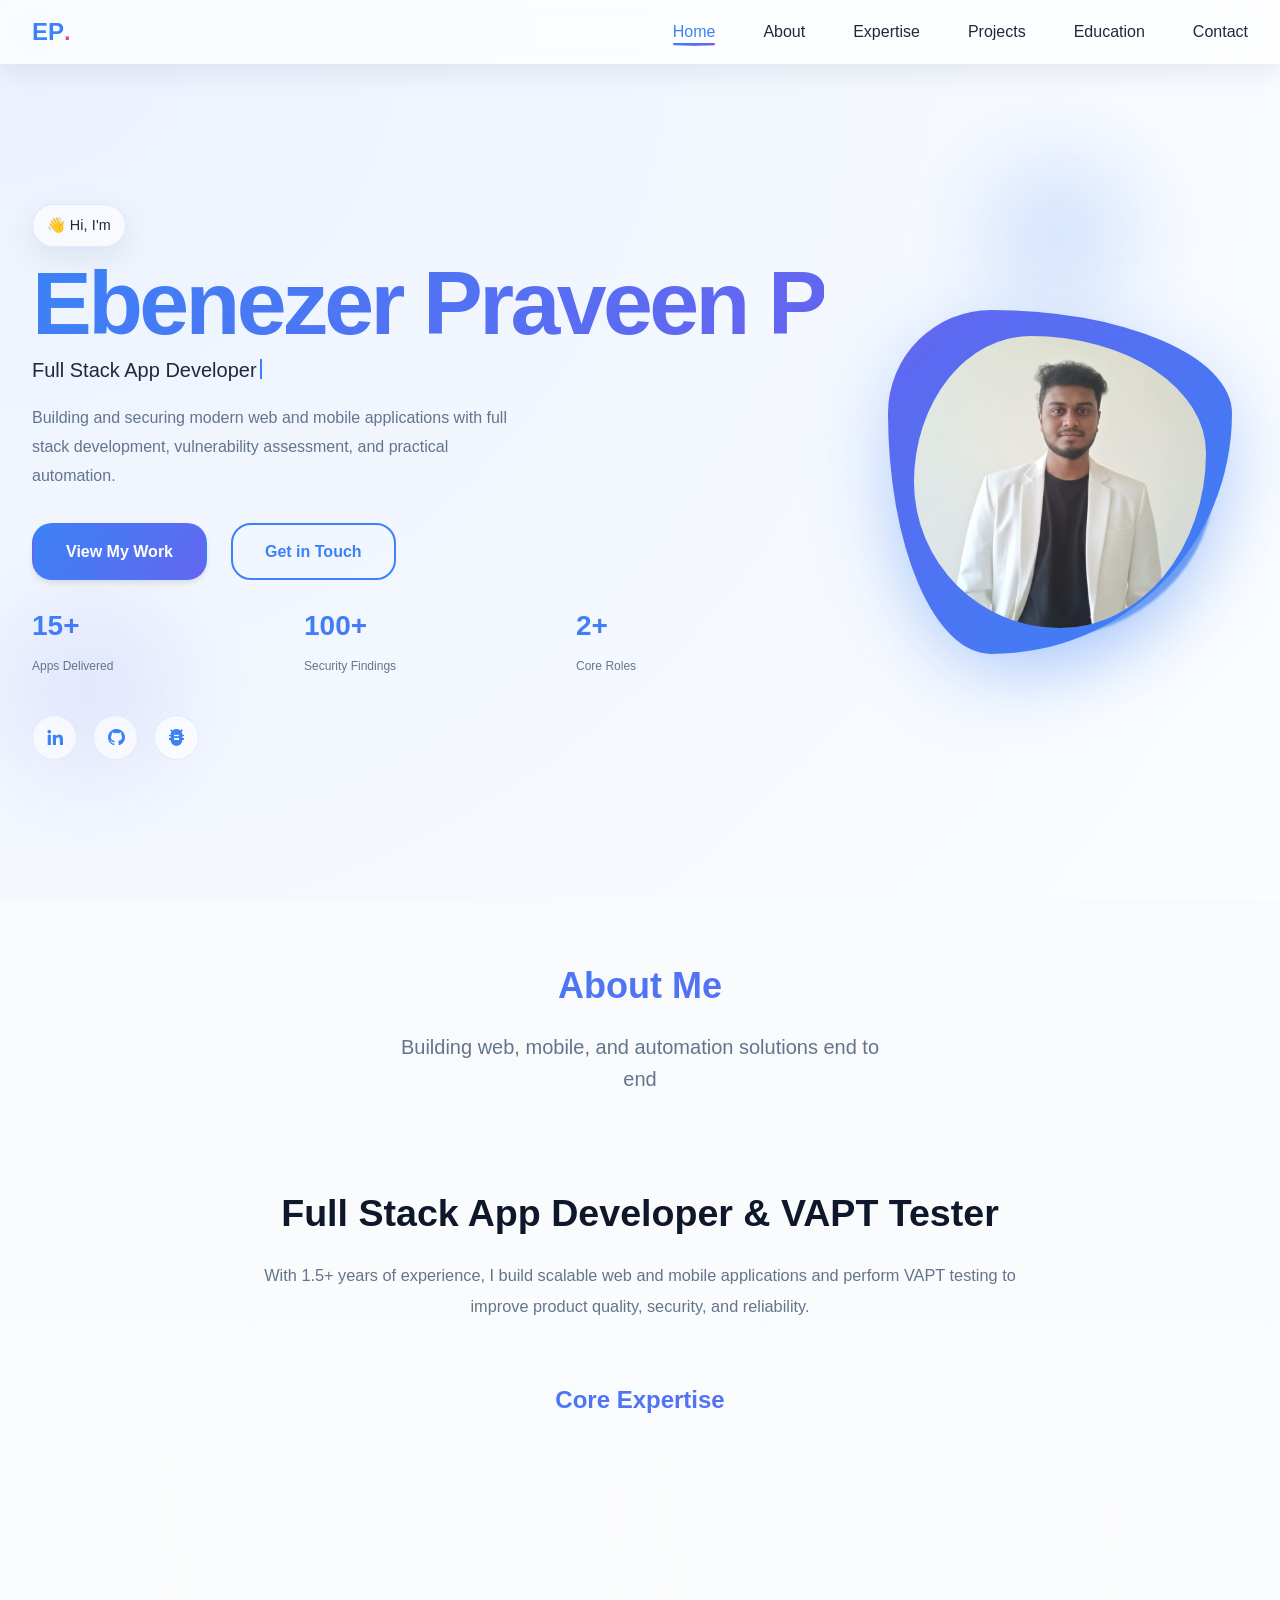
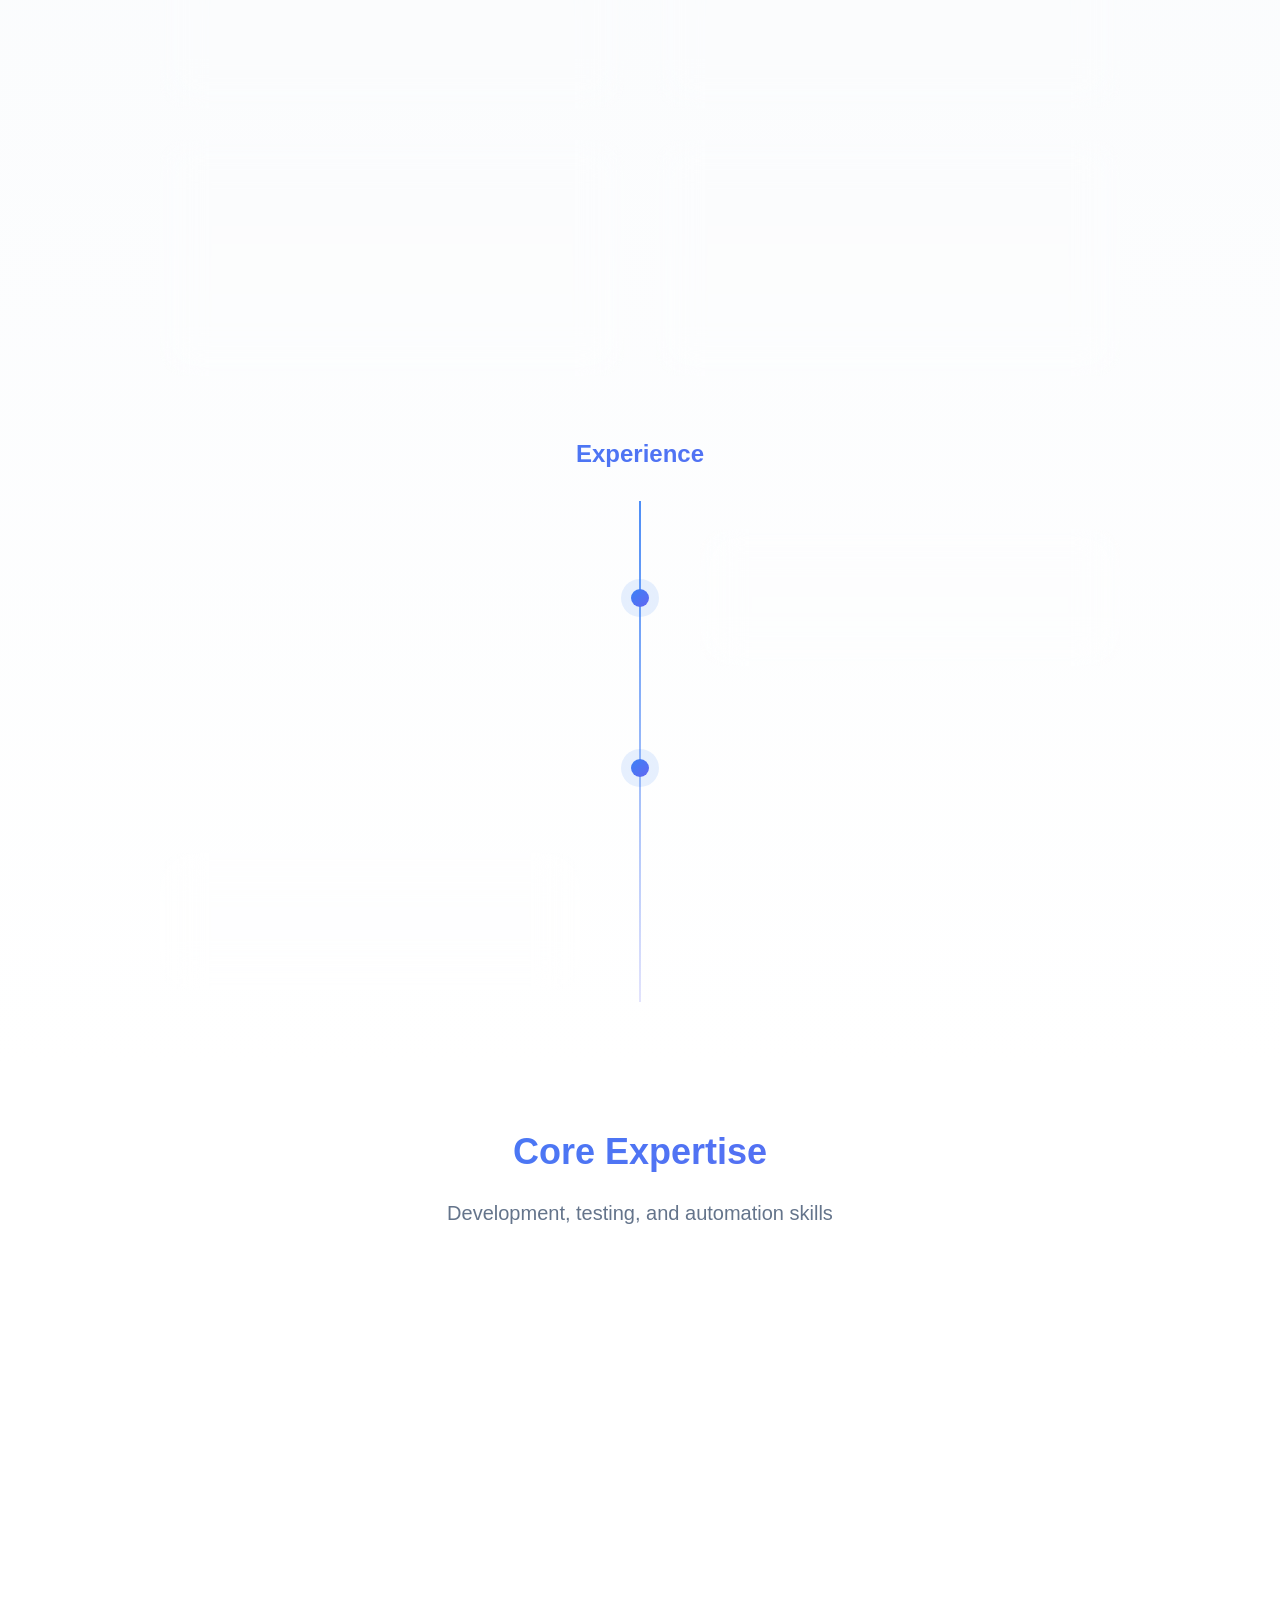
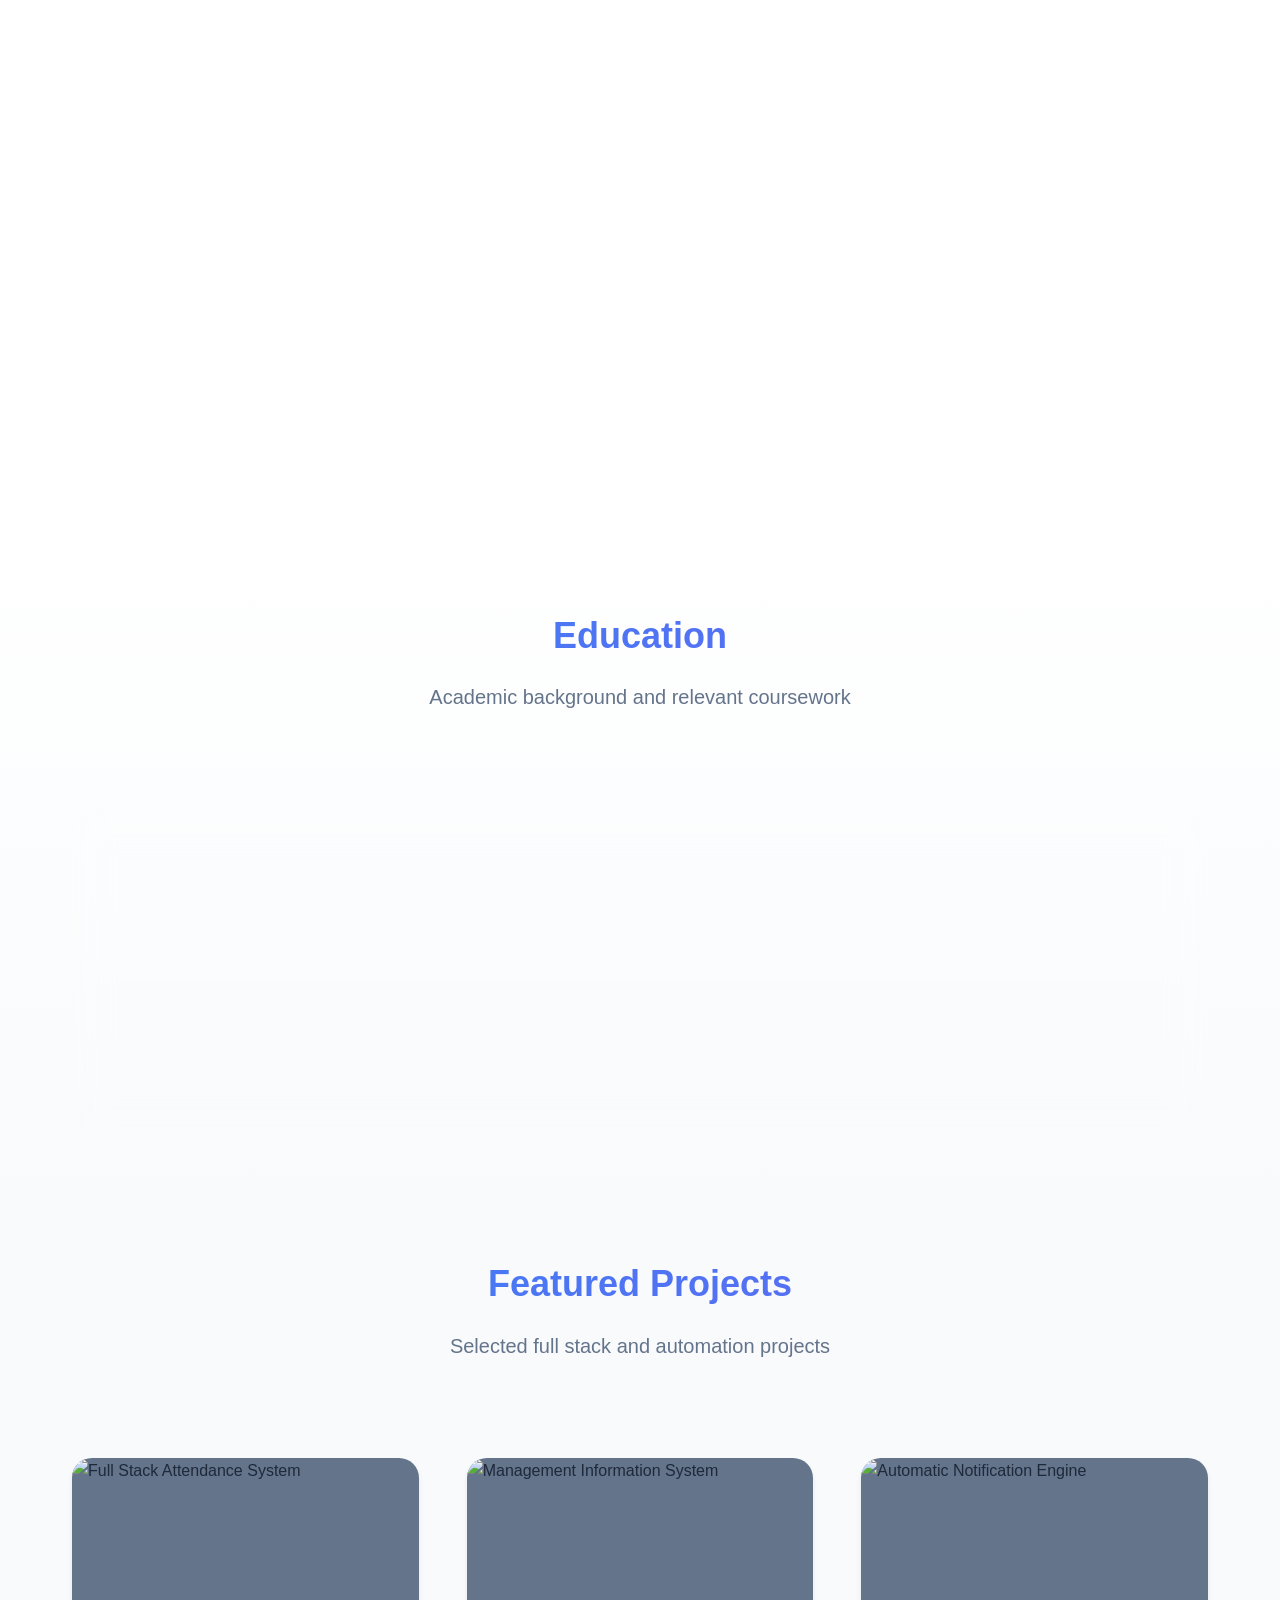
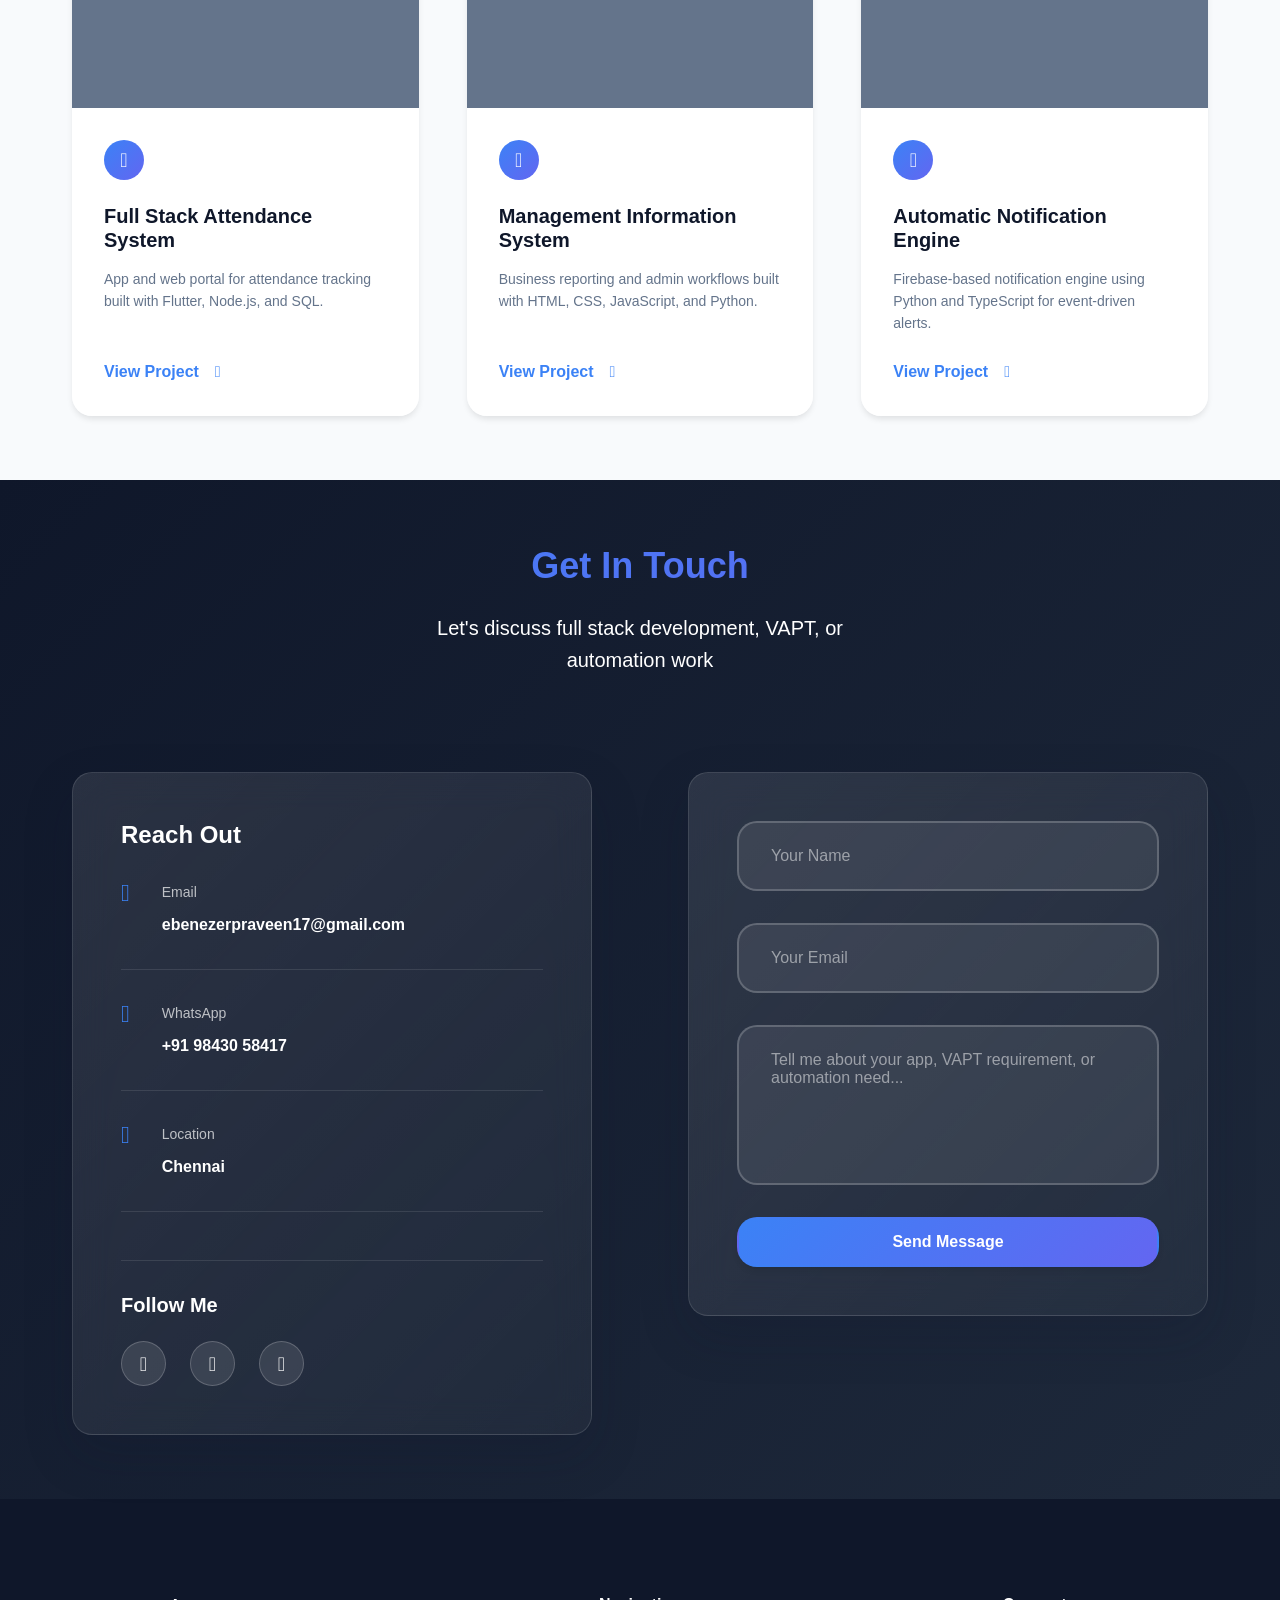
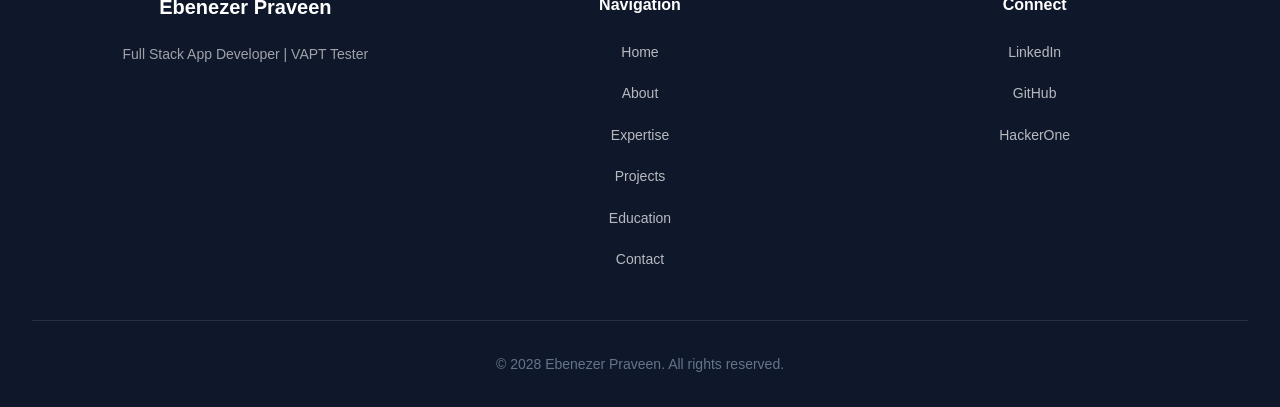
==== commit 486055fe: "Final Safe Browsing cleanup" ====
--- a/index.html
+++ b/index.html
@@ -4,9 +4,25 @@
         <meta charset="UTF-8">
         <meta name="viewport" content="width=device-width, initial-scale=1.0">
         <meta name="description" content="Ebenezer Praveen - Full Stack App Developer, VAPT Tester & Software Engineer">
+        <meta name="keywords" content="Ebenezer Praveen P, Full Stack App Developer, VAPT Tester, Software Engineer, Portfolio">
+        <meta name="author" content="Ebenezer Praveen P">
+        <meta property="og:title" content="Ebenezer Praveen - Full Stack App Developer">
+        <meta property="og:description" content="Premium portfolio for Ebenezer Praveen P, Full Stack App Developer, VAPT Tester, and Software Engineer.">
+        <meta property="og:type" content="website">
+        <meta property="og:url" content="https://websharks.github.io/portfolioebe/">
+        <meta property="og:image" content="https://websharks.github.io/portfolioebe/assets/img/favicon.svg">
+        <meta name="twitter:card" content="summary_large_image">
+        <meta name="twitter:title" content="Ebenezer Praveen - Full Stack App Developer">
+        <meta name="twitter:description" content="Premium portfolio for Ebenezer Praveen P, Full Stack App Developer, VAPT Tester, and Software Engineer.">
+        <meta http-equiv="Content-Security-Policy" content="default-src 'self'; base-uri 'self'; object-src 'none'; frame-ancestors 'none'; form-action 'self'; script-src 'self' https://unpkg.com; style-src 'self' 'unsafe-inline' https://cdnjs.cloudflare.com https://cdn.jsdelivr.net https://fonts.googleapis.com; font-src 'self' https://fonts.gstatic.com https://cdn.jsdelivr.net; img-src 'self' data: https:; connect-src 'self' https:; media-src 'self' https:; upgrade-insecure-requests">
+        <meta http-equiv="X-Content-Type-Options" content="nosniff">
+        <meta http-equiv="Referrer-Policy" content="strict-origin-when-cross-origin">
+        <meta http-equiv="Permissions-Policy" content="camera=(), microphone=(), geolocation=(), payment=()">
         <link rel="stylesheet" href="assets/css/styles.css">
         <link href='https://cdn.jsdelivr.net/npm/boxicons@2.0.5/css/boxicons.min.css' rel='stylesheet'>
         <link rel="stylesheet" href="https://cdnjs.cloudflare.com/ajax/libs/font-awesome/6.4.0/css/all.min.css">
+        <link rel="icon" type="image/svg+xml" href="https://websharks.github.io/portfolioebe/assets/img/favicon.svg">
+        <link rel="manifest" href="https://websharks.github.io/portfolioebe/manifest.json">
         <title>Ebenezer Praveen - Full Stack App Developer</title>
     </head>
     <body>
@@ -67,13 +83,13 @@
                         </div>
 
                         <div class="hero__social">
-                            <a href="https://www.linkedin.com/in/ebenezer-praveen/" target="_blank" class="social-link" title="LinkedIn">
+                            <a href="https://www.linkedin.com/in/ebenezer-praveen/" target="_blank" rel="noopener noreferrer" class="social-link" title="LinkedIn">
                                 <i class='bx bxl-linkedin'></i>
                             </a>
-                            <a href="https://github.com" target="_blank" class="social-link" title="GitHub">
+                            <a href="https://github.com" target="_blank" rel="noopener noreferrer" class="social-link" title="GitHub">
                                 <i class='bx bxl-github'></i>
                             </a>
-                            <a href="https://www.hackerone.com" target="_blank" class="social-link" title="HackerOne">
+                            <a href="https://www.hackerone.com" target="_blank" rel="noopener noreferrer" class="social-link" title="HackerOne">
                                 <i class='bx bxs-bug-alt'></i>
                             </a>
                         </div>
@@ -267,7 +283,7 @@
 
                     <div class="work__grid">
                         <!-- Project 1: Attendance System -->
-                        <a href="https://drive.google.com" target="_blank" class="work__card">
+                        <a href="#contact" class="work__card">
                             <div class="work__card-image">
                                 <img src="https://images.unsplash.com/photo-1516321318423-f06f85e504b3?ixlib=rb-4.0.3&auto=format&fit=crop&w=600&q=80" alt="Full Stack Attendance System">
                                 <div class="work__card-overlay"></div>
@@ -283,7 +299,7 @@
                         </a>
 
                         <!-- Project 2: Management Information System -->
-                        <a href="https://drive.google.com" target="_blank" class="work__card">
+                        <a href="#contact" class="work__card">
                             <div class="work__card-image">
                                 <img src="https://images.unsplash.com/photo-1553877522-43269d4ea984?ixlib=rb-4.0.3&auto=format&fit=crop&w=600&q=80" alt="Management Information System">
                                 <div class="work__card-overlay"></div>
@@ -299,7 +315,7 @@
                         </a>
 
                         <!-- Project 3: Notification Engine -->
-                        <a href="https://drive.google.com" target="_blank" class="work__card">
+                        <a href="#contact" class="work__card">
                             <div class="work__card-image">
                                 <img src="https://images.unsplash.com/photo-1516321165247-4aa89a48be28?ixlib=rb-4.0.3&auto=format&fit=crop&w=600&q=80" alt="Automatic Notification Engine">
                                 <div class="work__card-overlay"></div>
@@ -340,7 +356,7 @@
                                 <i class="fas fa-phone"></i>
                                 <div>
                                     <p class="contact__label">WhatsApp</p>
-                                    <a href="https://wa.me/919843058417" target="_blank" class="contact__link">+91 98430 58417</a>
+                                    <a href="https://wa.me/919843058417" target="_blank" rel="noopener noreferrer" class="contact__link">+91 98430 58417</a>
                                 </div>
                             </div>
                             <div class="contact__item">
@@ -354,13 +370,13 @@
                             <div class="contact__social">
                                 <h4 class="contact__social-title">Follow Me</h4>
                                 <div class="social__links">
-                                    <a href="https://www.linkedin.com/in/ebenezer-praveen/" target="_blank" class="social__icon">
+                                    <a href="https://www.linkedin.com/in/ebenezer-praveen/" target="_blank" rel="noopener noreferrer" class="social__icon">
                                         <i class="fab fa-linkedin"></i>
                                     </a>
-                                    <a href="https://github.com" target="_blank" class="social__icon">
+                                    <a href="https://github.com" target="_blank" rel="noopener noreferrer" class="social__icon">
                                         <i class="fab fa-github"></i>
                                     </a>
-                                    <a href="https://www.hackerone.com" target="_blank" class="social__icon">
+                                    <a href="https://www.hackerone.com" target="_blank" rel="noopener noreferrer" class="social__icon">
                                         <i class="fas fa-bug"></i>
                                     </a>
                                 </div>
@@ -405,9 +421,9 @@
                 <div class="footer__section">
                     <h4 class="footer__subtitle">Connect</h4>
                     <ul class="footer__list">
-                        <li><a href="https://www.linkedin.com/in/ebenezer-praveen/" target="_blank">LinkedIn</a></li>
-                        <li><a href="https://github.com" target="_blank">GitHub</a></li>
-                        <li><a href="https://www.hackerone.com" target="_blank">HackerOne</a></li>
+                        <li><a href="https://www.linkedin.com/in/ebenezer-praveen/" target="_blank" rel="noopener noreferrer">LinkedIn</a></li>
+                        <li><a href="https://github.com/websharks" target="_blank" rel="noopener noreferrer">GitHub</a></li>
+                        <li><a href="https://www.hackerone.com" target="_blank" rel="noopener noreferrer">HackerOne</a></li>
                     </ul>
                 </div>
             </div>
@@ -419,21 +435,5 @@
         <!--===== SCRIPTS =====-->
         <script src="https://unpkg.com/scrollreveal"></script>
         <script src="assets/js/main.js"></script>
-        <script>
-            // Contact Form Handler
-            document.getElementById('contactForm').addEventListener('submit', function(e) {
-                e.preventDefault();
-                
-                const name = encodeURIComponent(document.getElementById('contactName').value);
-                const email = encodeURIComponent(document.getElementById('contactEmail').value);
-                const message = encodeURIComponent(document.getElementById('contactMessage').value);
-                
-                const whatsappNumber = "919843058417";
-                const text = `Hi! I'm interested in your services.\n\nName: ${name}\nEmail: ${email}\nMessage: ${message}`;
-                
-                window.open(`https://wa.me/${whatsappNumber}?text=${encodeURIComponent(text)}`, '_blank');
-                this.reset();
-            });
-        </script>
     </body>
 </html>
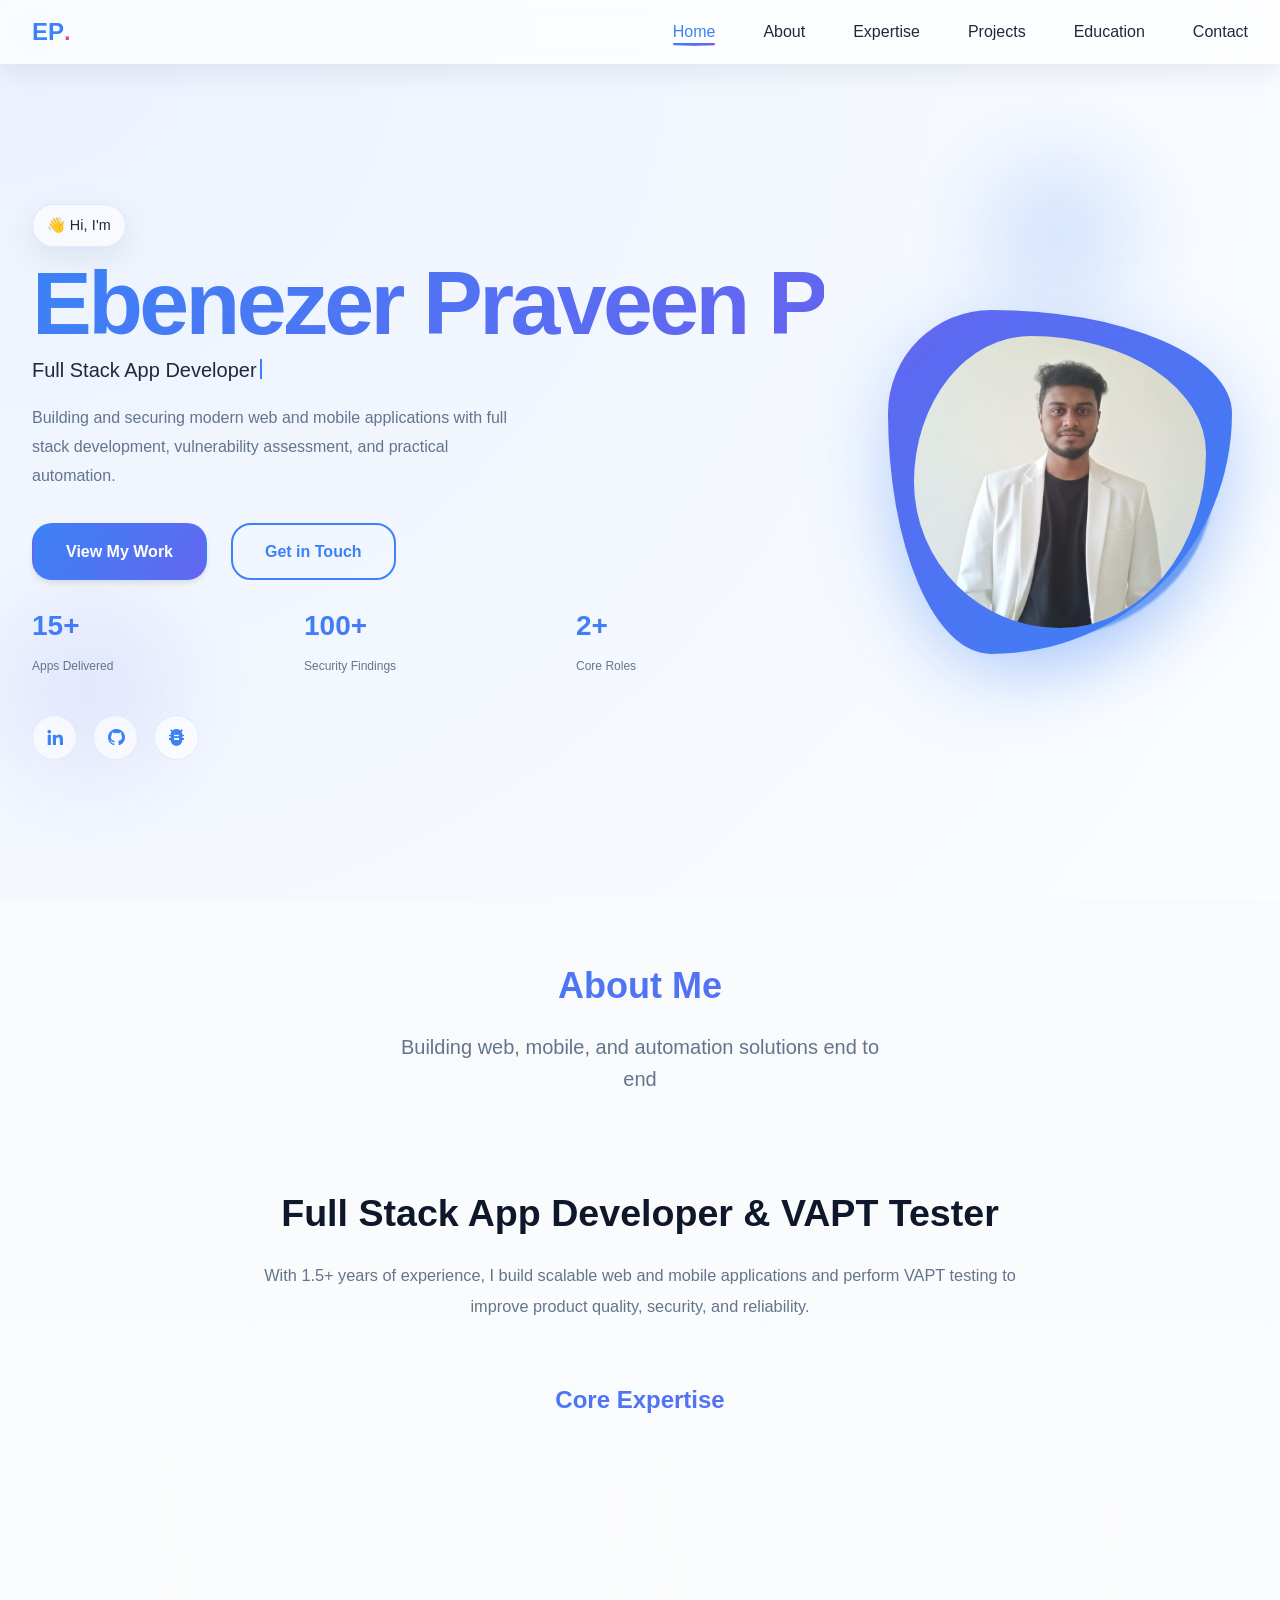
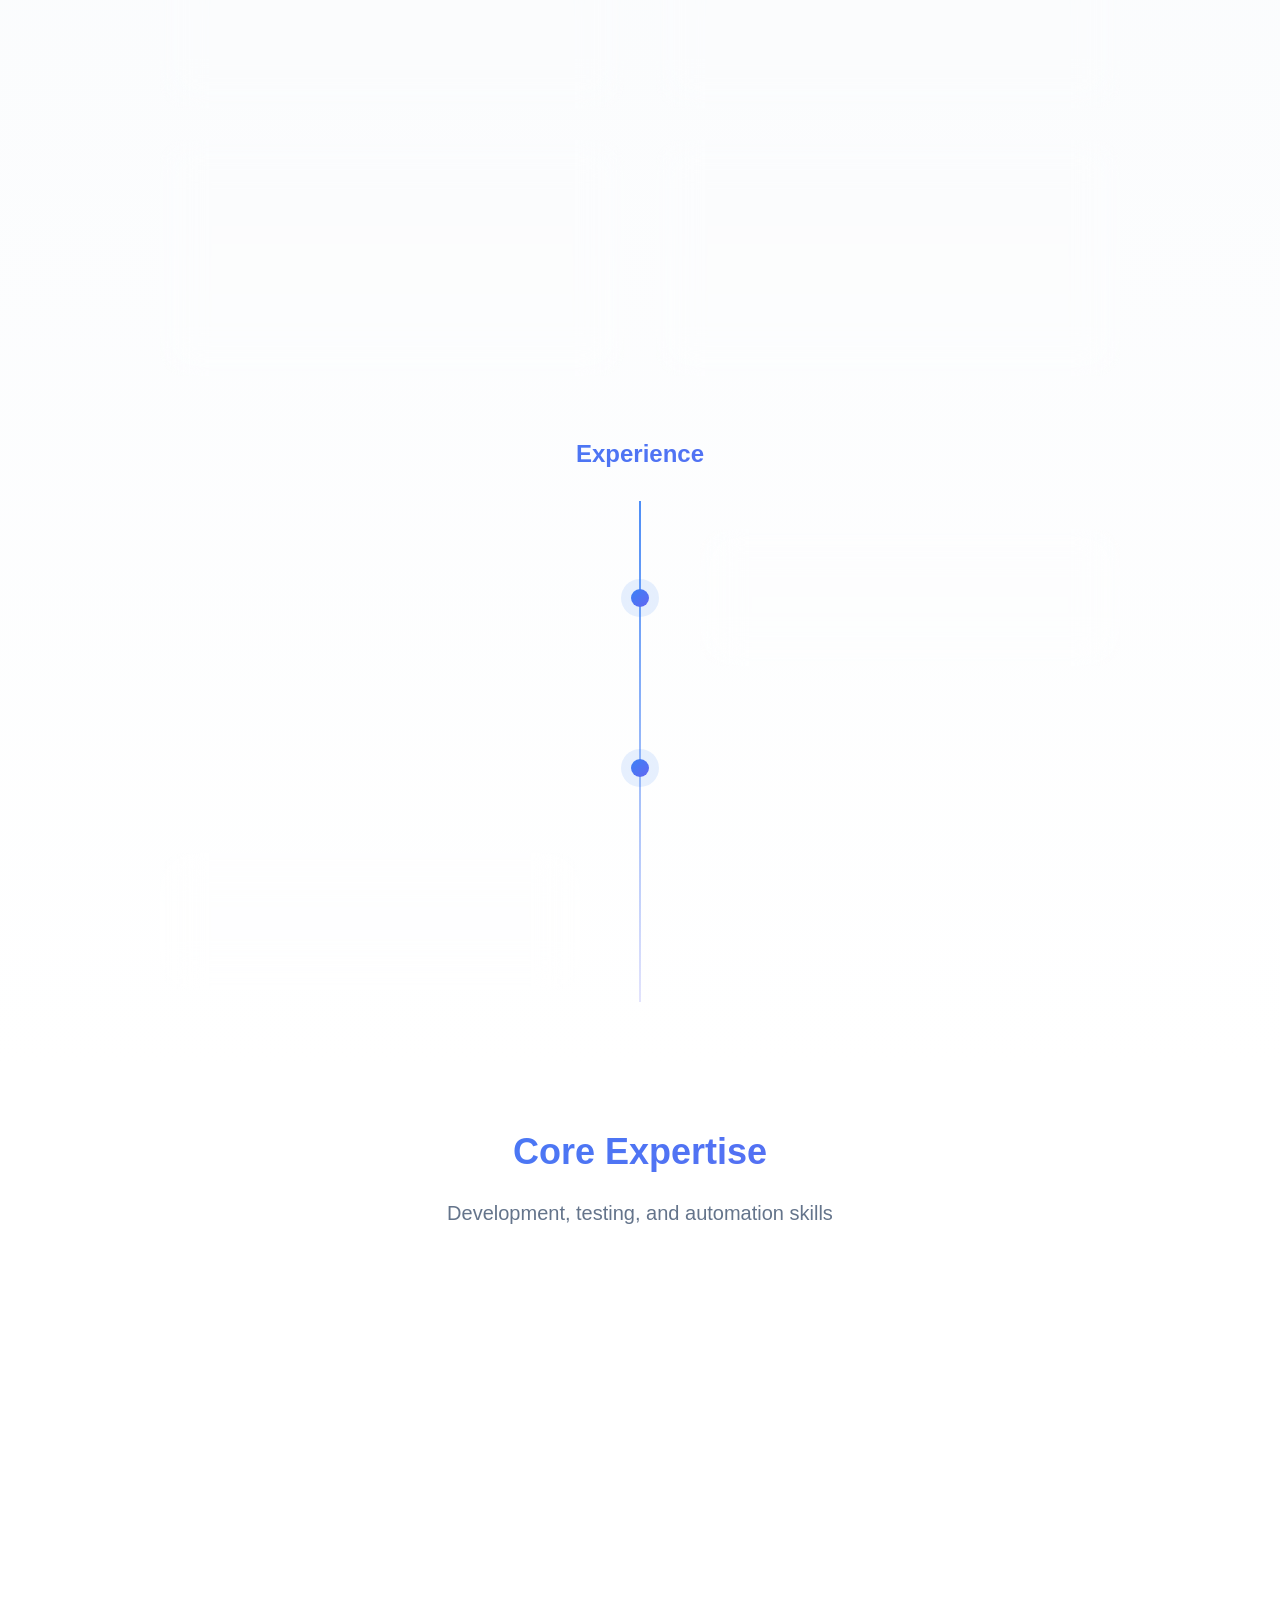
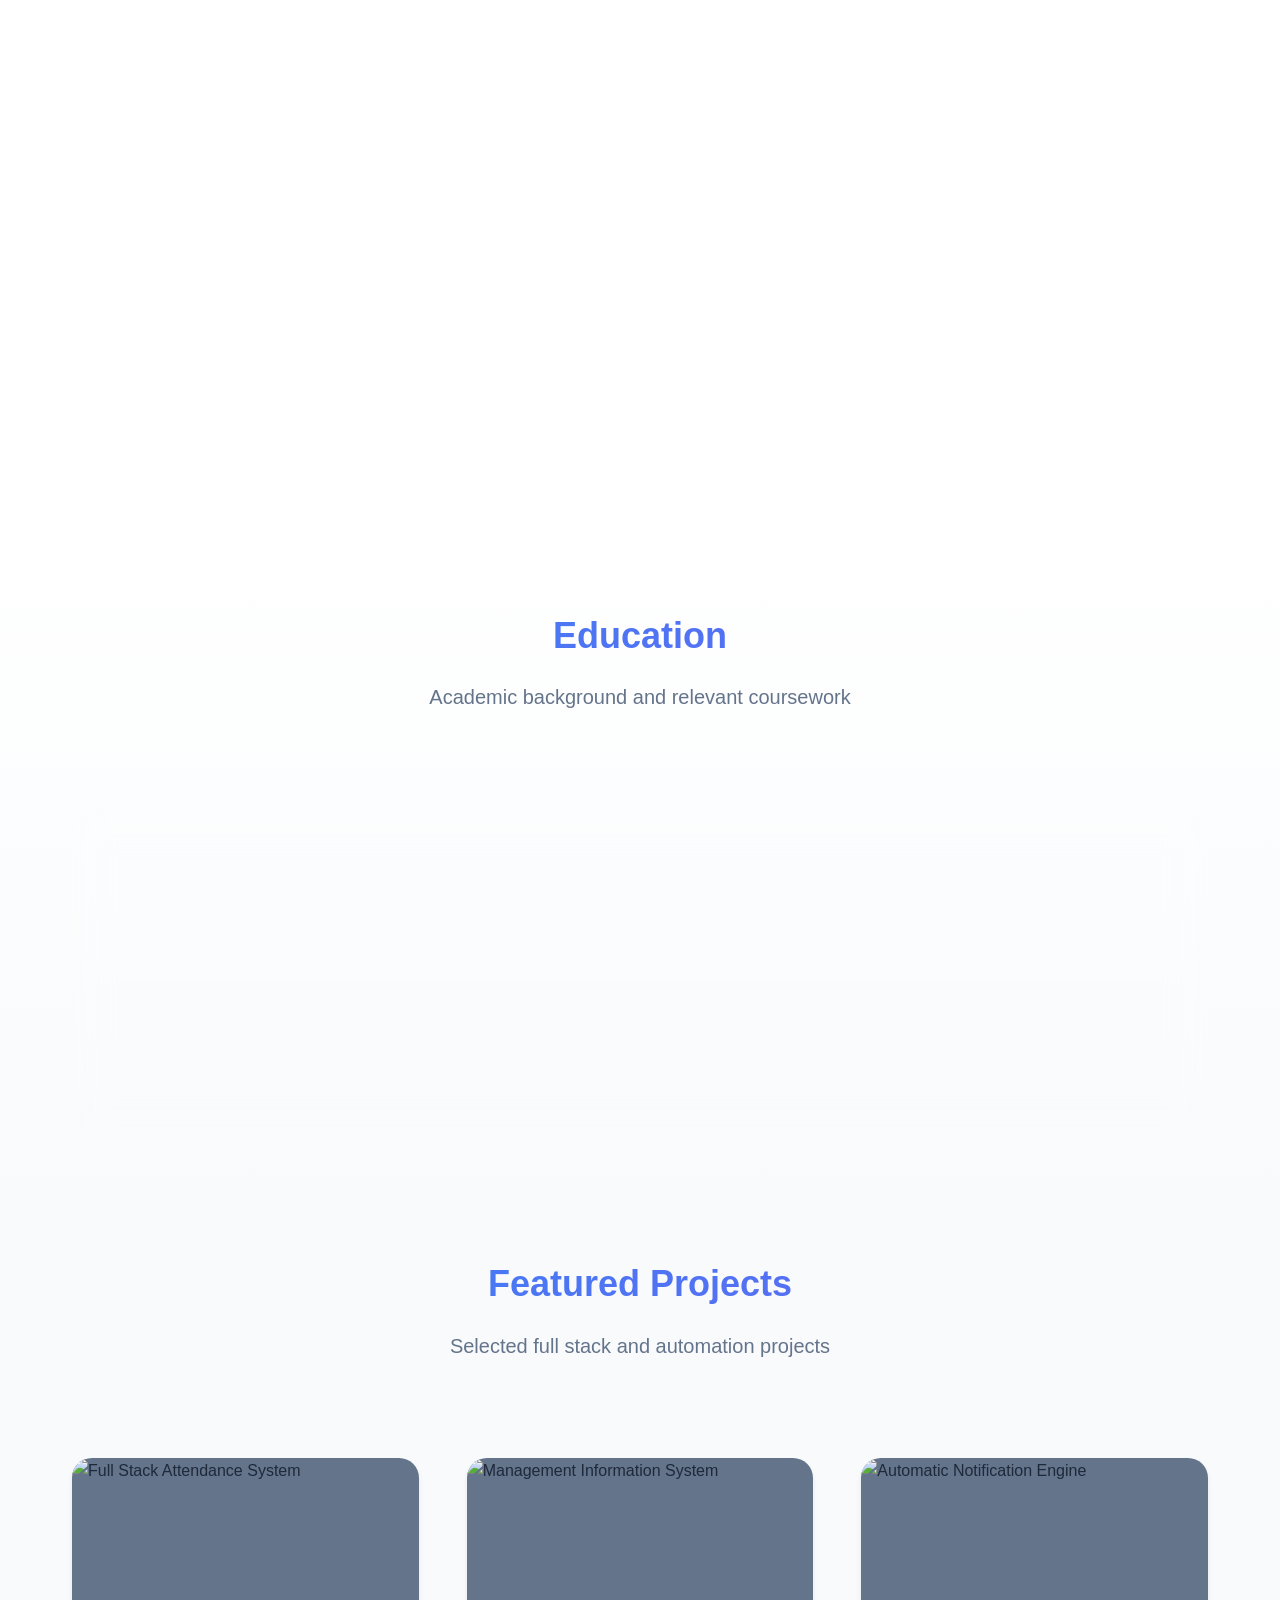
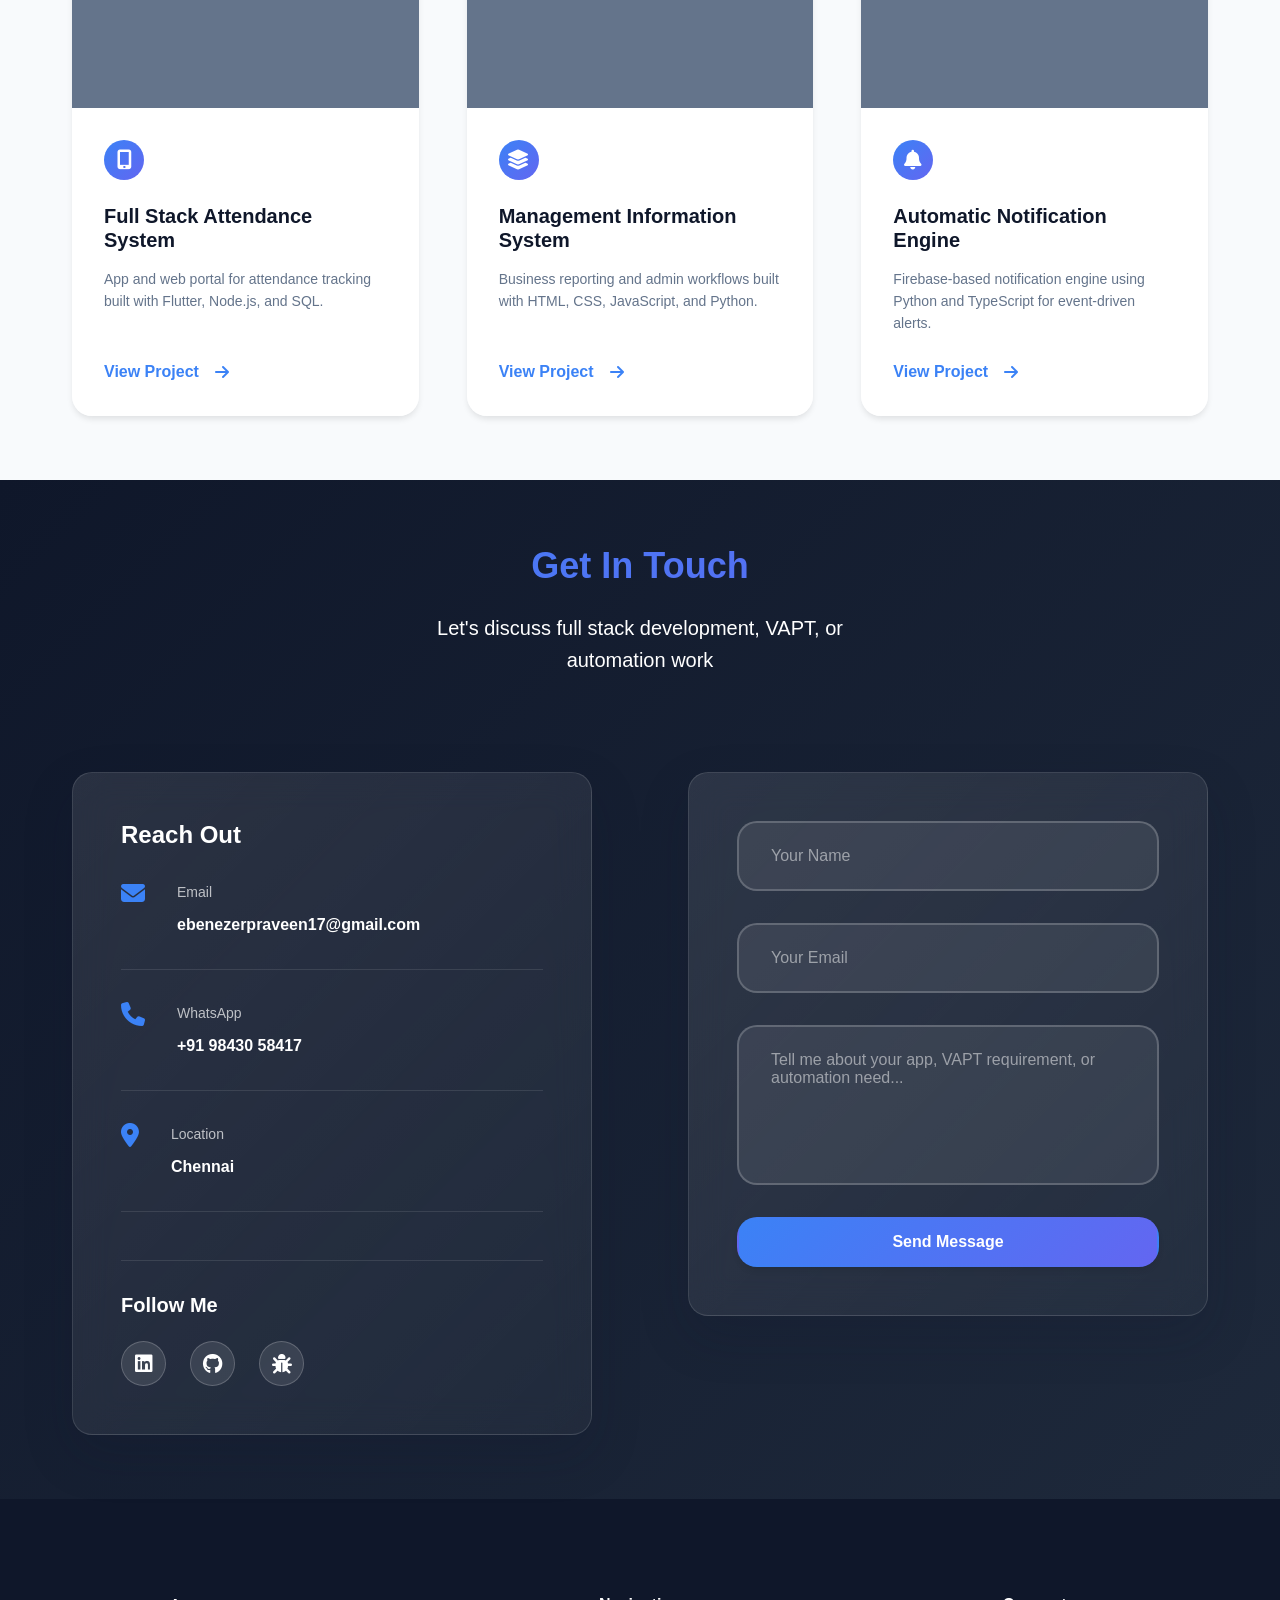
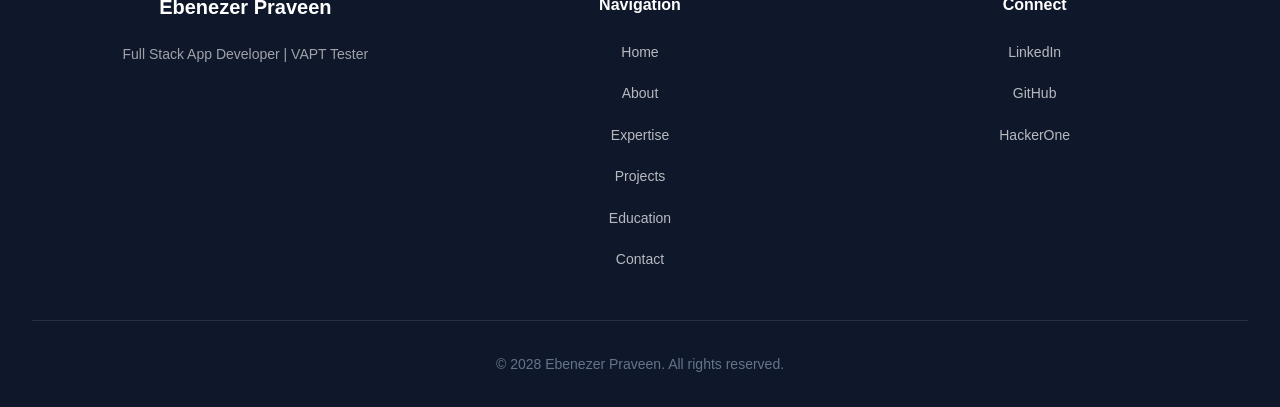
==== commit 3651614e: "Fixed icons and updated portfolio" ====
--- a/index.html
+++ b/index.html
@@ -14,12 +14,12 @@
         <meta name="twitter:card" content="summary_large_image">
         <meta name="twitter:title" content="Ebenezer Praveen - Full Stack App Developer">
         <meta name="twitter:description" content="Premium portfolio for Ebenezer Praveen P, Full Stack App Developer, VAPT Tester, and Software Engineer.">
-        <meta http-equiv="Content-Security-Policy" content="default-src 'self'; base-uri 'self'; object-src 'none'; frame-ancestors 'none'; form-action 'self'; script-src 'self' https://unpkg.com; style-src 'self' 'unsafe-inline' https://cdnjs.cloudflare.com https://cdn.jsdelivr.net https://fonts.googleapis.com; font-src 'self' https://fonts.gstatic.com https://cdn.jsdelivr.net; img-src 'self' data: https:; connect-src 'self' https:; media-src 'self' https:; upgrade-insecure-requests">
+        <meta http-equiv="Content-Security-Policy" content="default-src 'self'; base-uri 'self'; object-src 'none'; frame-ancestors 'none'; form-action 'self'; script-src 'self' https://unpkg.com; style-src 'self' 'unsafe-inline' https://cdnjs.cloudflare.com https://cdn.jsdelivr.net https://fonts.googleapis.com; font-src 'self' https://fonts.gstatic.com https://cdn.jsdelivr.net https://cdnjs.cloudflare.com; img-src 'self' data: https:; connect-src 'self' https:; media-src 'self' https:; upgrade-insecure-requests">
         <meta http-equiv="X-Content-Type-Options" content="nosniff">
         <meta http-equiv="Referrer-Policy" content="strict-origin-when-cross-origin">
         <meta http-equiv="Permissions-Policy" content="camera=(), microphone=(), geolocation=(), payment=()">
         <link rel="stylesheet" href="assets/css/styles.css">
-        <link href='https://cdn.jsdelivr.net/npm/boxicons@2.0.5/css/boxicons.min.css' rel='stylesheet'>
+        <link href="https://cdn.jsdelivr.net/npm/boxicons@latest/css/boxicons.min.css" rel="stylesheet">
         <link rel="stylesheet" href="https://cdnjs.cloudflare.com/ajax/libs/font-awesome/6.4.0/css/all.min.css">
         <link rel="icon" type="image/svg+xml" href="https://websharks.github.io/portfolioebe/assets/img/favicon.svg">
         <link rel="manifest" href="https://websharks.github.io/portfolioebe/manifest.json">
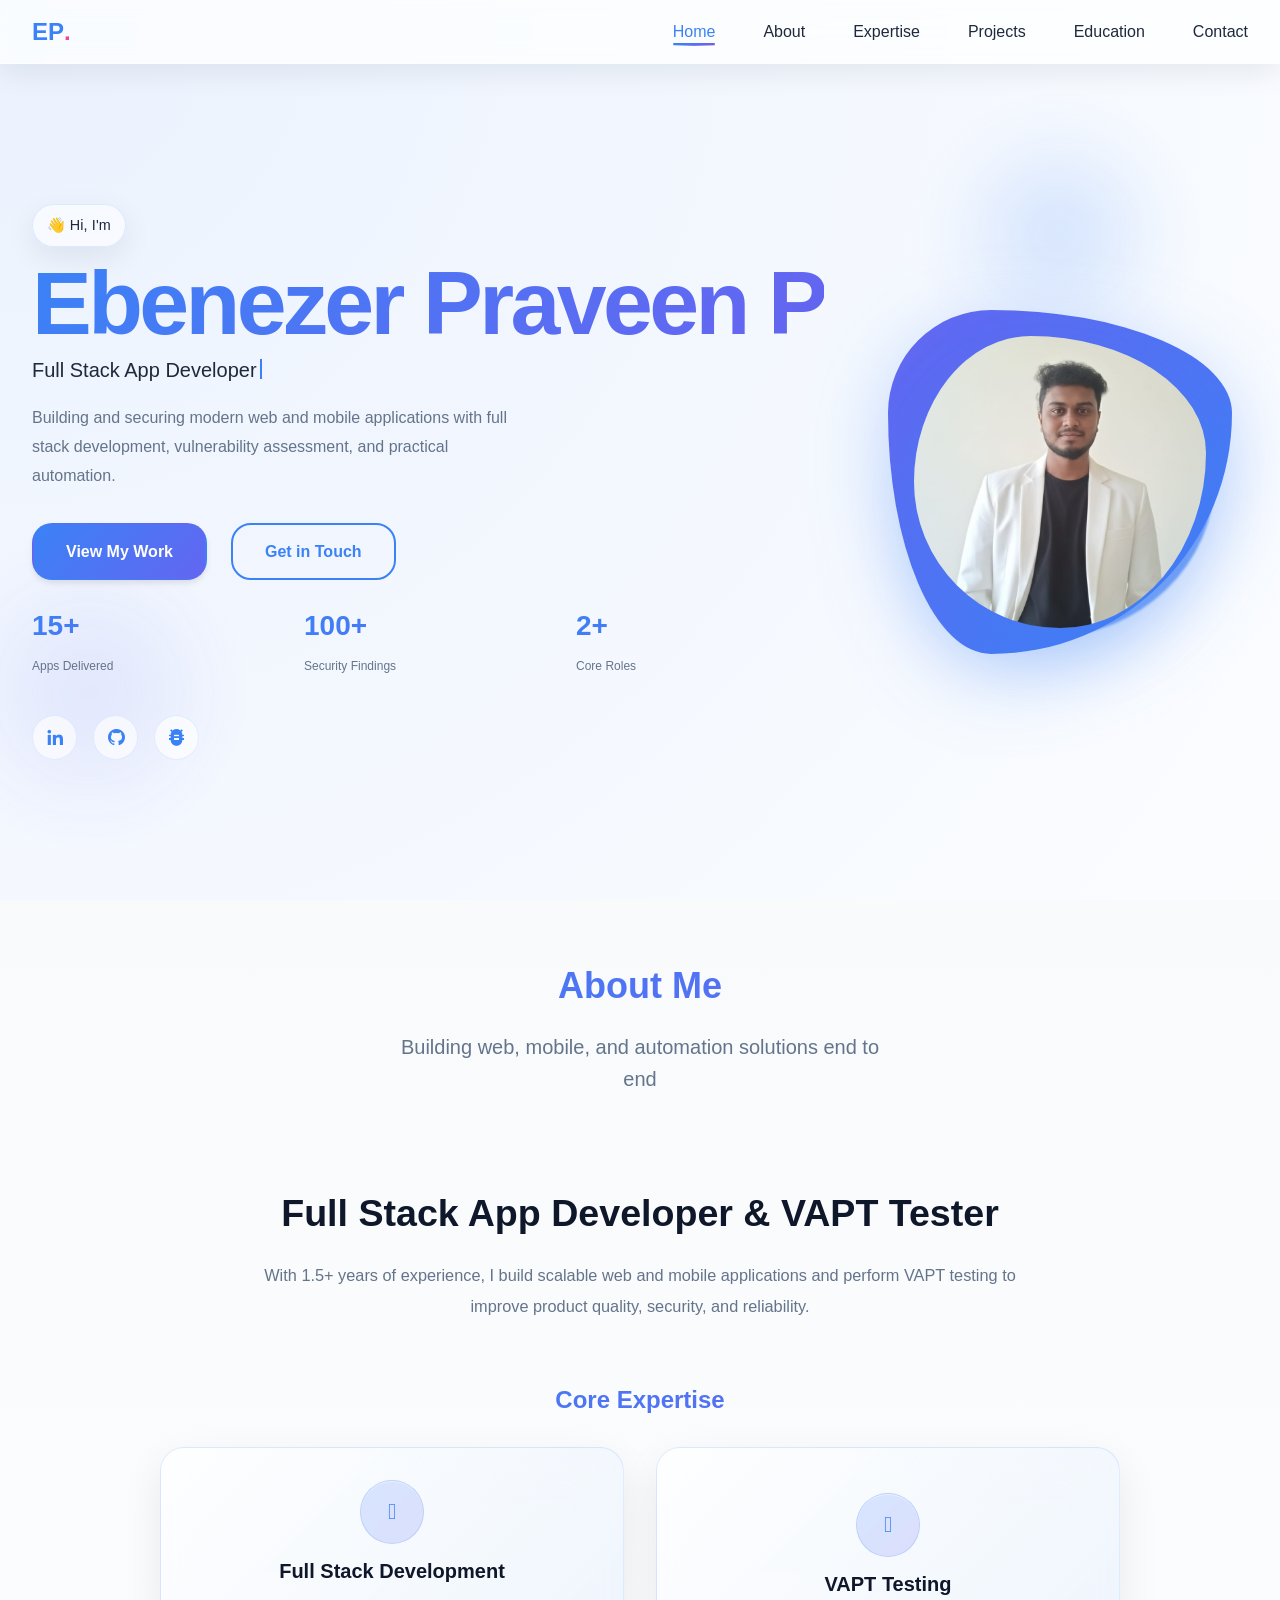
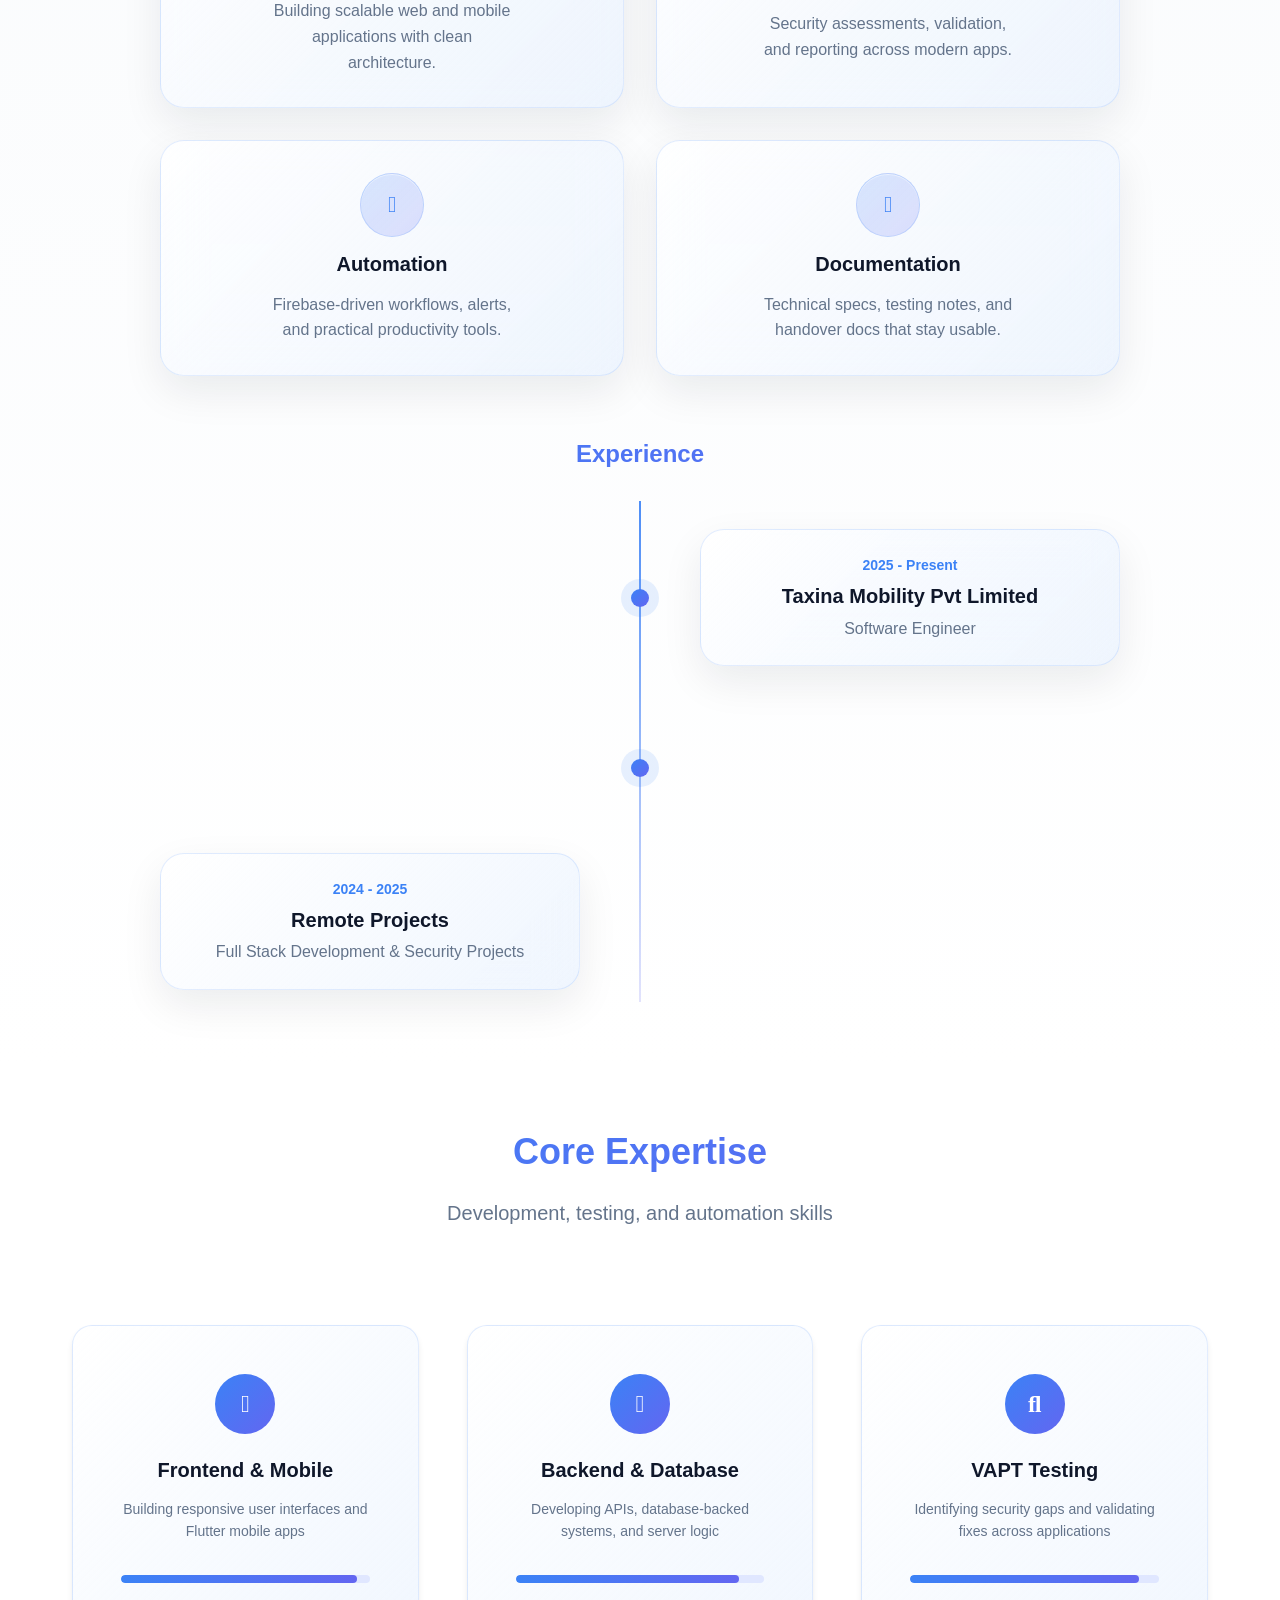
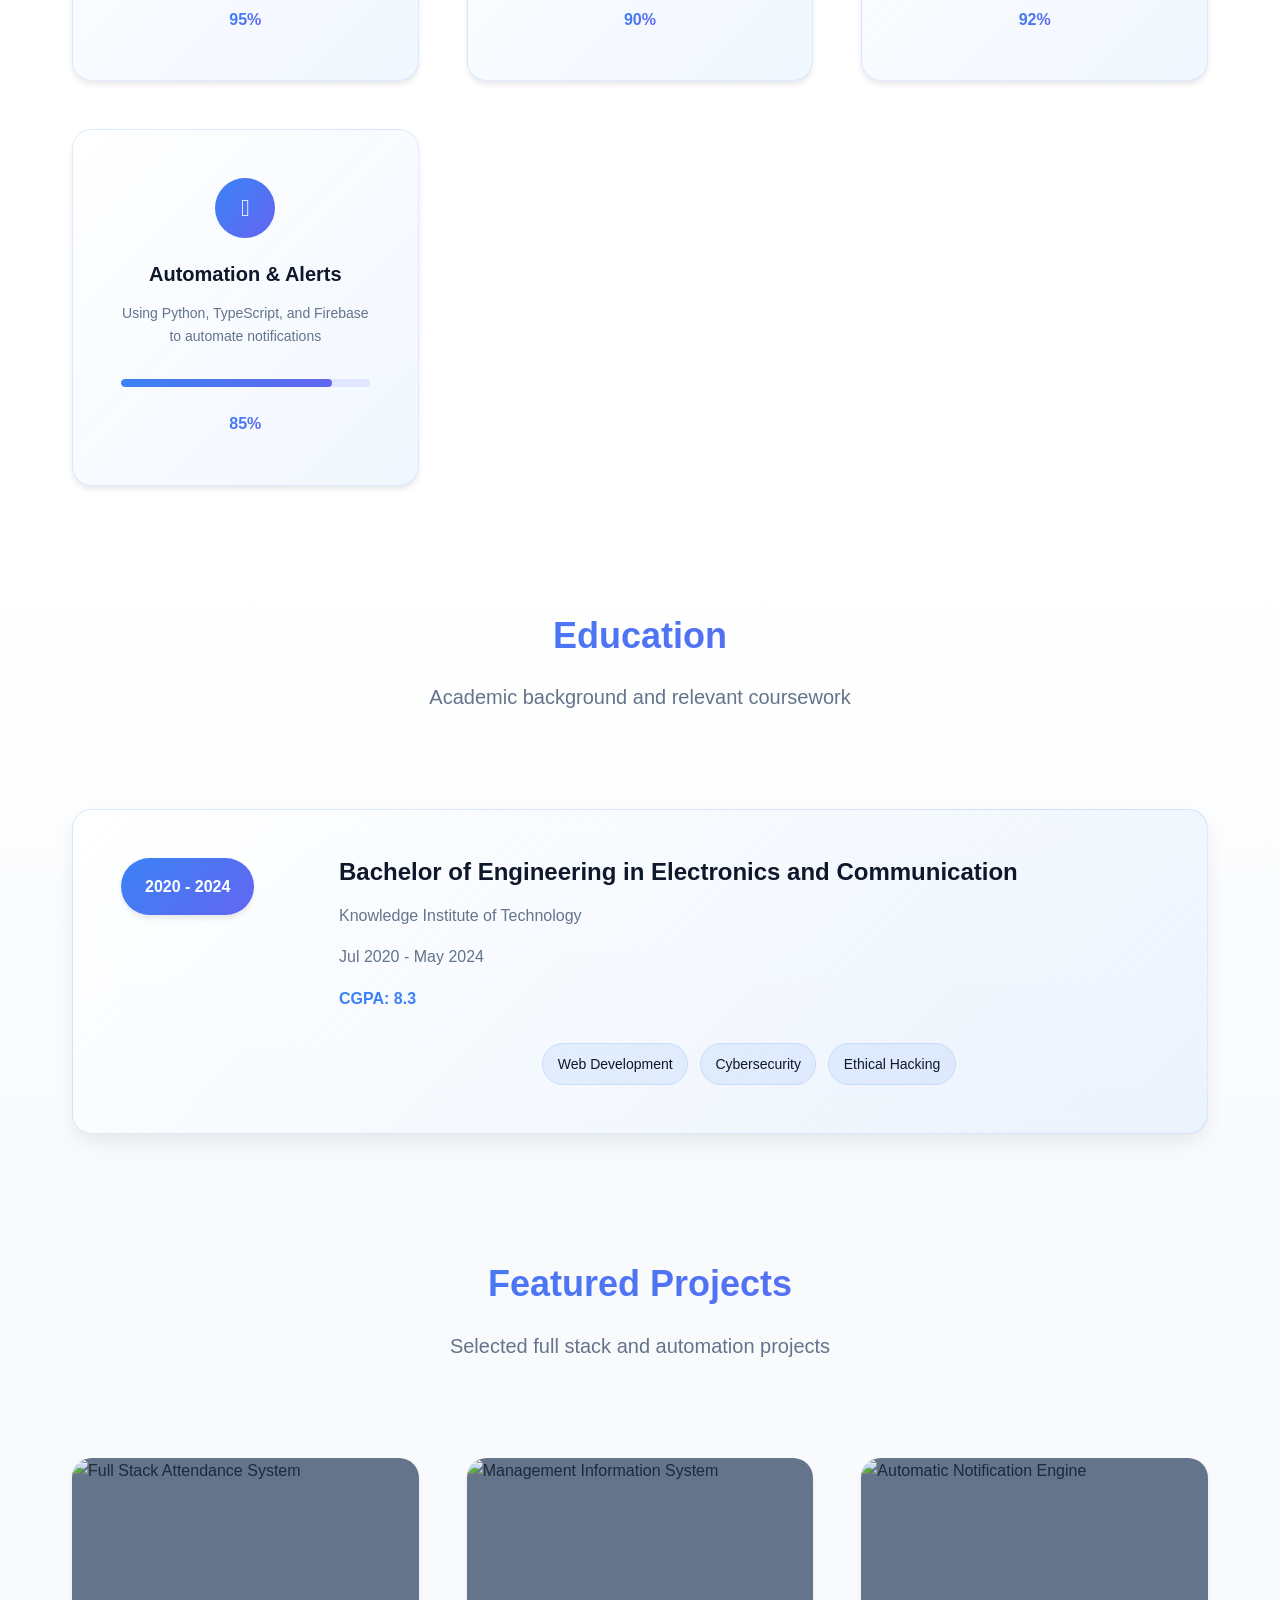
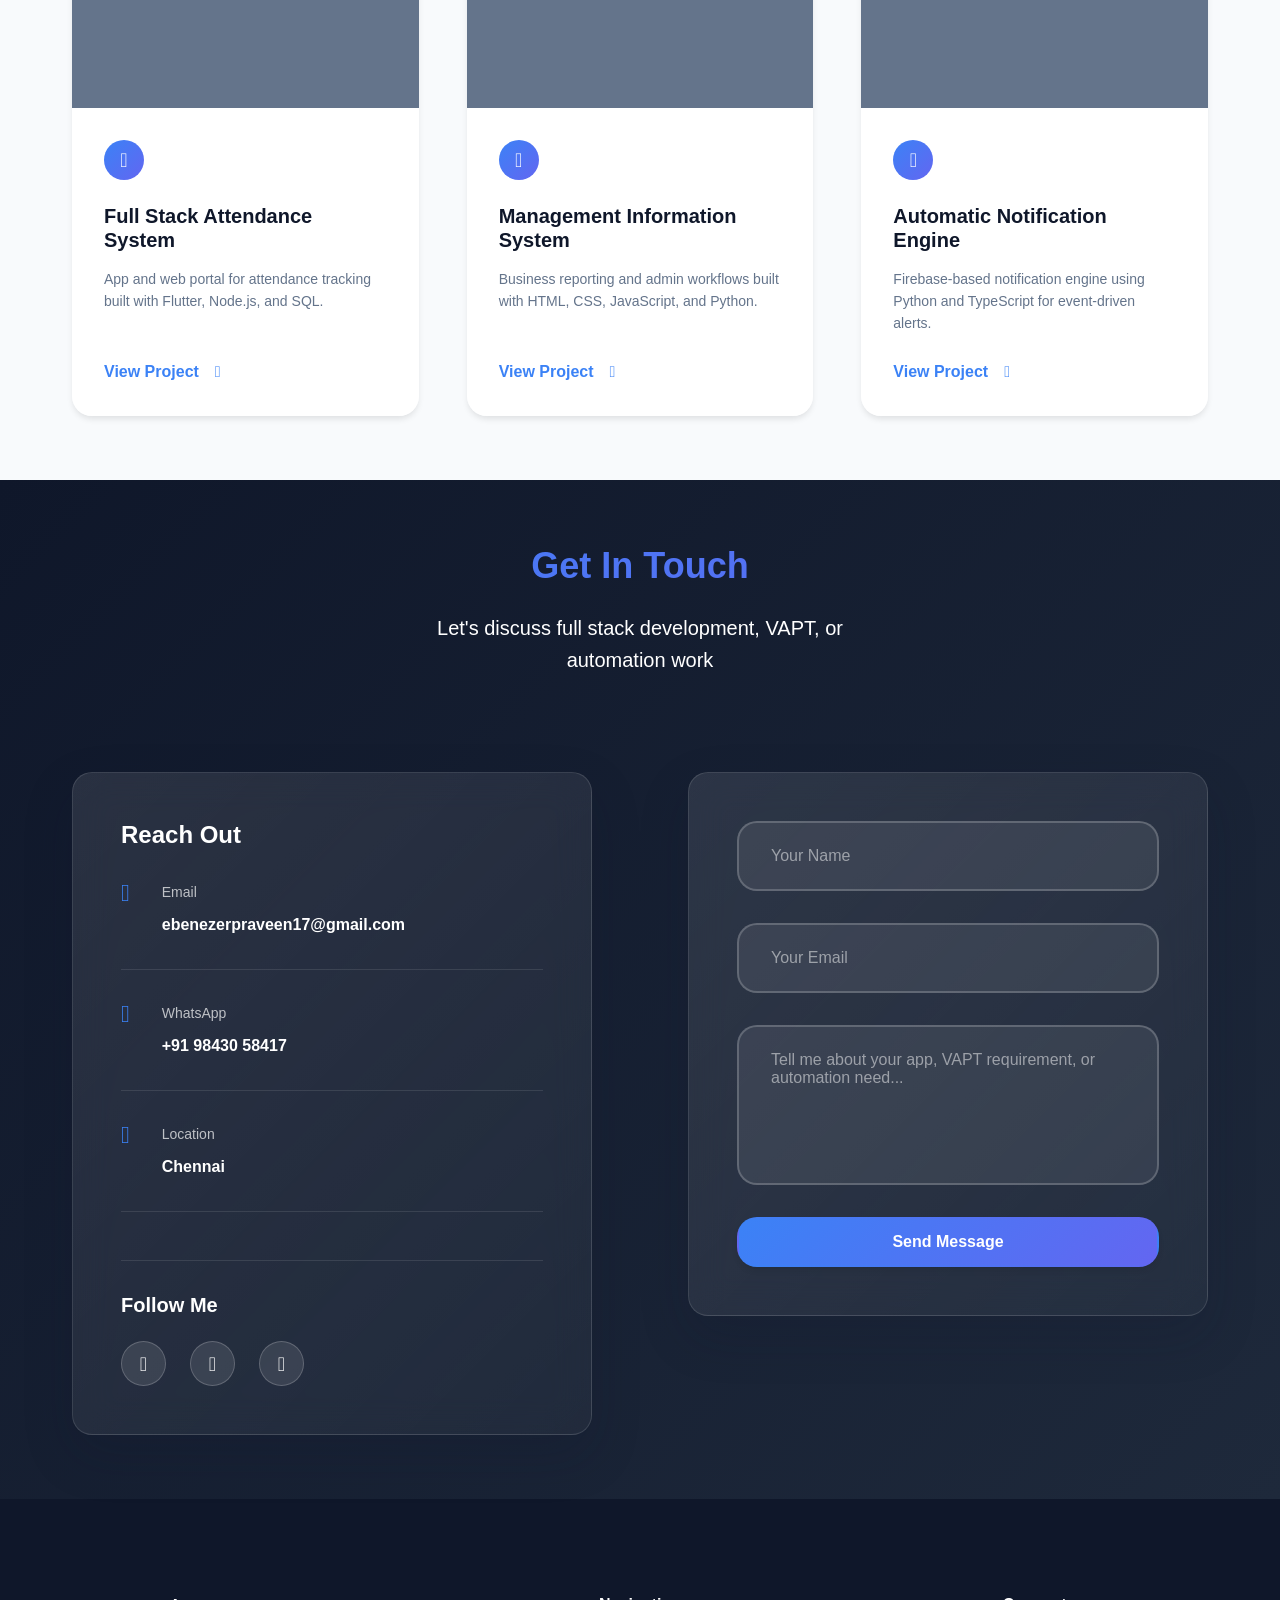
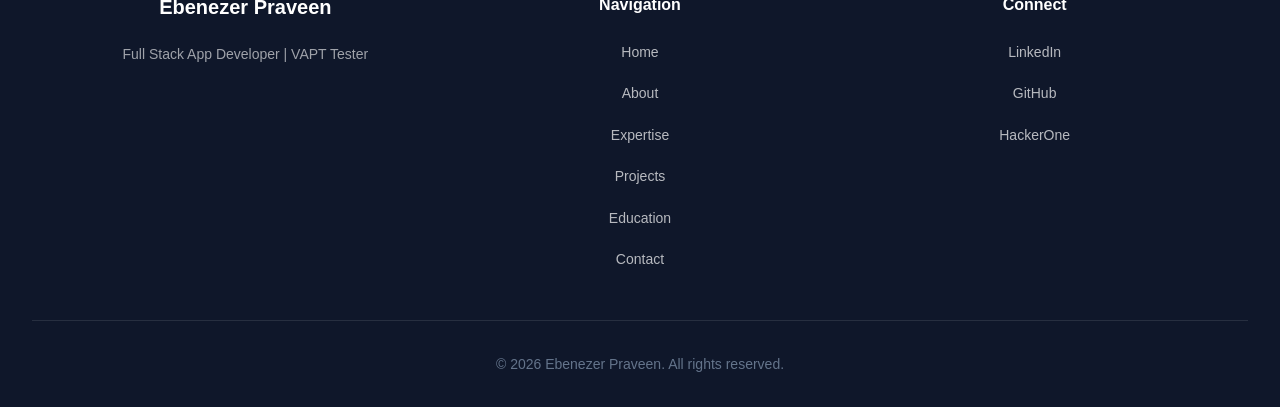
==== commit f4664741: "Updated portfolio" ====
--- a/index.html
+++ b/index.html
@@ -4,25 +4,15 @@
         <meta charset="UTF-8">
         <meta name="viewport" content="width=device-width, initial-scale=1.0">
         <meta name="description" content="Ebenezer Praveen - Full Stack App Developer, VAPT Tester & Software Engineer">
-        <meta name="keywords" content="Ebenezer Praveen P, Full Stack App Developer, VAPT Tester, Software Engineer, Portfolio">
-        <meta name="author" content="Ebenezer Praveen P">
-        <meta property="og:title" content="Ebenezer Praveen - Full Stack App Developer">
-        <meta property="og:description" content="Premium portfolio for Ebenezer Praveen P, Full Stack App Developer, VAPT Tester, and Software Engineer.">
-        <meta property="og:type" content="website">
-        <meta property="og:url" content="https://websharks.github.io/portfolioebe/">
-        <meta property="og:image" content="https://websharks.github.io/portfolioebe/assets/img/favicon.svg">
-        <meta name="twitter:card" content="summary_large_image">
-        <meta name="twitter:title" content="Ebenezer Praveen - Full Stack App Developer">
-        <meta name="twitter:description" content="Premium portfolio for Ebenezer Praveen P, Full Stack App Developer, VAPT Tester, and Software Engineer.">
-        <meta http-equiv="Content-Security-Policy" content="default-src 'self'; base-uri 'self'; object-src 'none'; frame-ancestors 'none'; form-action 'self'; script-src 'self' https://unpkg.com; style-src 'self' 'unsafe-inline' https://cdnjs.cloudflare.com https://cdn.jsdelivr.net https://fonts.googleapis.com; font-src 'self' https://fonts.gstatic.com https://cdn.jsdelivr.net https://cdnjs.cloudflare.com; img-src 'self' data: https:; connect-src 'self' https:; media-src 'self' https:; upgrade-insecure-requests">
+        <meta http-equiv="Content-Security-Policy" content="default-src 'self'; base-uri 'self'; object-src 'none'; frame-ancestors 'none'; form-action 'self'; script-src 'self' https://unpkg.com; style-src 'self' 'unsafe-inline' https://cdnjs.cloudflare.com https://cdn.jsdelivr.net https://fonts.googleapis.com; font-src 'self' https://fonts.gstatic.com https://cdn.jsdelivr.net; img-src 'self' data: https:; connect-src 'self' https:; media-src 'self' https:; upgrade-insecure-requests">
         <meta http-equiv="X-Content-Type-Options" content="nosniff">
         <meta http-equiv="Referrer-Policy" content="strict-origin-when-cross-origin">
         <meta http-equiv="Permissions-Policy" content="camera=(), microphone=(), geolocation=(), payment=()">
         <link rel="stylesheet" href="assets/css/styles.css">
-        <link href="https://cdn.jsdelivr.net/npm/boxicons@latest/css/boxicons.min.css" rel="stylesheet">
+        <link href='https://cdn.jsdelivr.net/npm/boxicons@2.0.5/css/boxicons.min.css' rel='stylesheet'>
         <link rel="stylesheet" href="https://cdnjs.cloudflare.com/ajax/libs/font-awesome/6.4.0/css/all.min.css">
-        <link rel="icon" type="image/svg+xml" href="https://websharks.github.io/portfolioebe/assets/img/favicon.svg">
-        <link rel="manifest" href="https://websharks.github.io/portfolioebe/manifest.json">
+        <link rel="icon" type="image/svg+xml" href="assets/img/favicon.svg">
+        <link rel="manifest" href="manifest.json">
         <title>Ebenezer Praveen - Full Stack App Developer</title>
     </head>
     <body>
@@ -83,10 +73,10 @@
                         </div>
 
                         <div class="hero__social">
-                            <a href="https://www.linkedin.com/in/ebenezer-praveen/" target="_blank" rel="noopener noreferrer" class="social-link" title="LinkedIn">
+                            <a href="https://www.linkedin.com/in/ebenezer-praveen-27653820a?utm_source=share_via&utm_content=profile&utm_medium=member_android" target="_blank" rel="noopener noreferrer" class="social-link" title="LinkedIn">
                                 <i class='bx bxl-linkedin'></i>
                             </a>
-                            <a href="https://github.com" target="_blank" rel="noopener noreferrer" class="social-link" title="GitHub">
+                            <a href="https://github.com/websharks" target="_blank" rel="noopener noreferrer" class="social-link" title="GitHub">
                                 <i class='bx bxl-github'></i>
                             </a>
                             <a href="https://www.hackerone.com" target="_blank" rel="noopener noreferrer" class="social-link" title="HackerOne">
@@ -283,7 +273,7 @@
 
                     <div class="work__grid">
                         <!-- Project 1: Attendance System -->
-                        <a href="#contact" class="work__card">
+                        <a href="https://drive.google.com" target="_blank" rel="noopener noreferrer" class="work__card">
                             <div class="work__card-image">
                                 <img src="https://images.unsplash.com/photo-1516321318423-f06f85e504b3?ixlib=rb-4.0.3&auto=format&fit=crop&w=600&q=80" alt="Full Stack Attendance System">
                                 <div class="work__card-overlay"></div>
@@ -299,7 +289,7 @@
                         </a>
 
                         <!-- Project 2: Management Information System -->
-                        <a href="#contact" class="work__card">
+                        <a href="https://drive.google.com" target="_blank" rel="noopener noreferrer" class="work__card">
                             <div class="work__card-image">
                                 <img src="https://images.unsplash.com/photo-1553877522-43269d4ea984?ixlib=rb-4.0.3&auto=format&fit=crop&w=600&q=80" alt="Management Information System">
                                 <div class="work__card-overlay"></div>
@@ -315,7 +305,7 @@
                         </a>
 
                         <!-- Project 3: Notification Engine -->
-                        <a href="#contact" class="work__card">
+                        <a href="https://drive.google.com" target="_blank" rel="noopener noreferrer" class="work__card">
                             <div class="work__card-image">
                                 <img src="https://images.unsplash.com/photo-1516321165247-4aa89a48be28?ixlib=rb-4.0.3&auto=format&fit=crop&w=600&q=80" alt="Automatic Notification Engine">
                                 <div class="work__card-overlay"></div>
@@ -421,14 +411,14 @@
                 <div class="footer__section">
                     <h4 class="footer__subtitle">Connect</h4>
                     <ul class="footer__list">
-                        <li><a href="https://www.linkedin.com/in/ebenezer-praveen/" target="_blank" rel="noopener noreferrer">LinkedIn</a></li>
+                        <li><a href="https://www.linkedin.com/in/ebenezer-praveen-27653820a?utm_source=share_via&utm_content=profile&utm_medium=member_android" target="_blank" rel="noopener noreferrer">LinkedIn</a></li>
                         <li><a href="https://github.com/websharks" target="_blank" rel="noopener noreferrer">GitHub</a></li>
                         <li><a href="https://www.hackerone.com" target="_blank" rel="noopener noreferrer">HackerOne</a></li>
                     </ul>
                 </div>
             </div>
             <div class="footer__bottom">
-                <p>&copy; 2028 Ebenezer Praveen. All rights reserved.</p>
+                <p>&copy; 2026 Ebenezer Praveen. All rights reserved.</p>
             </div>
         </footer>
 
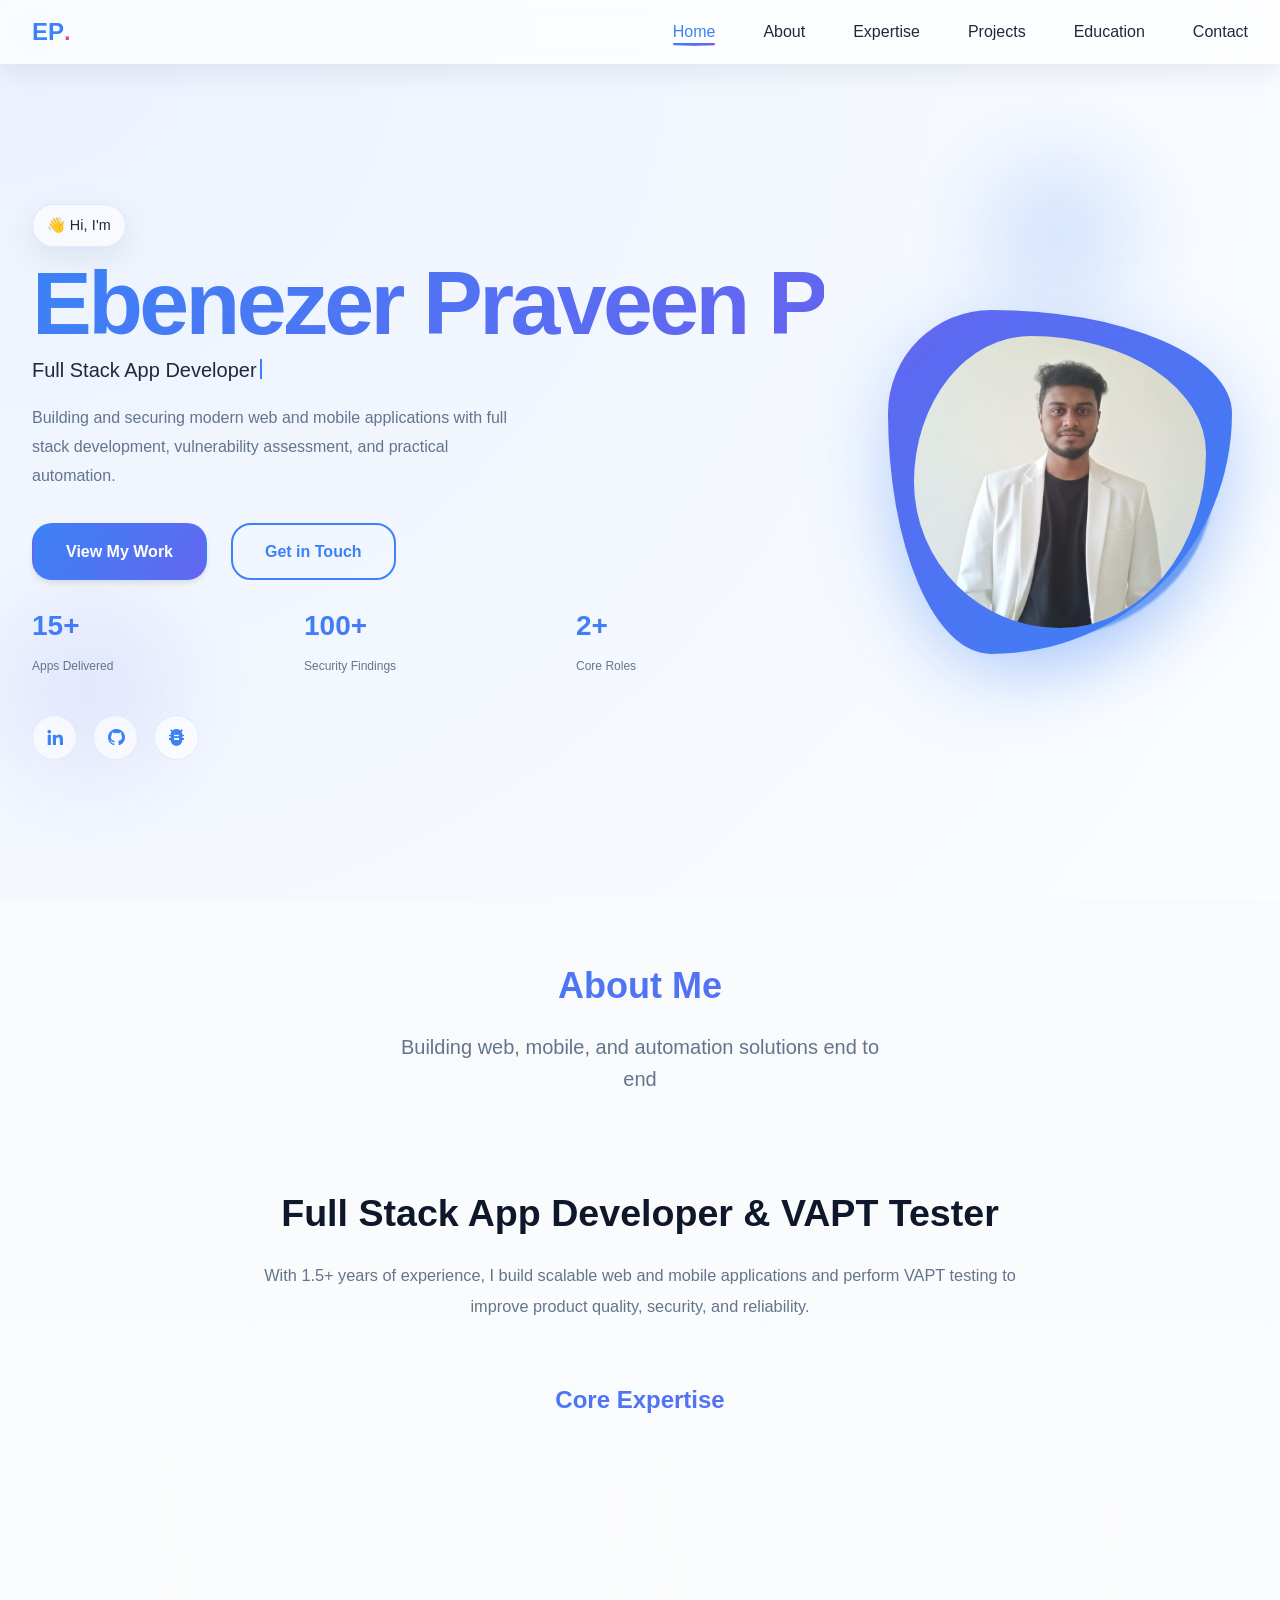
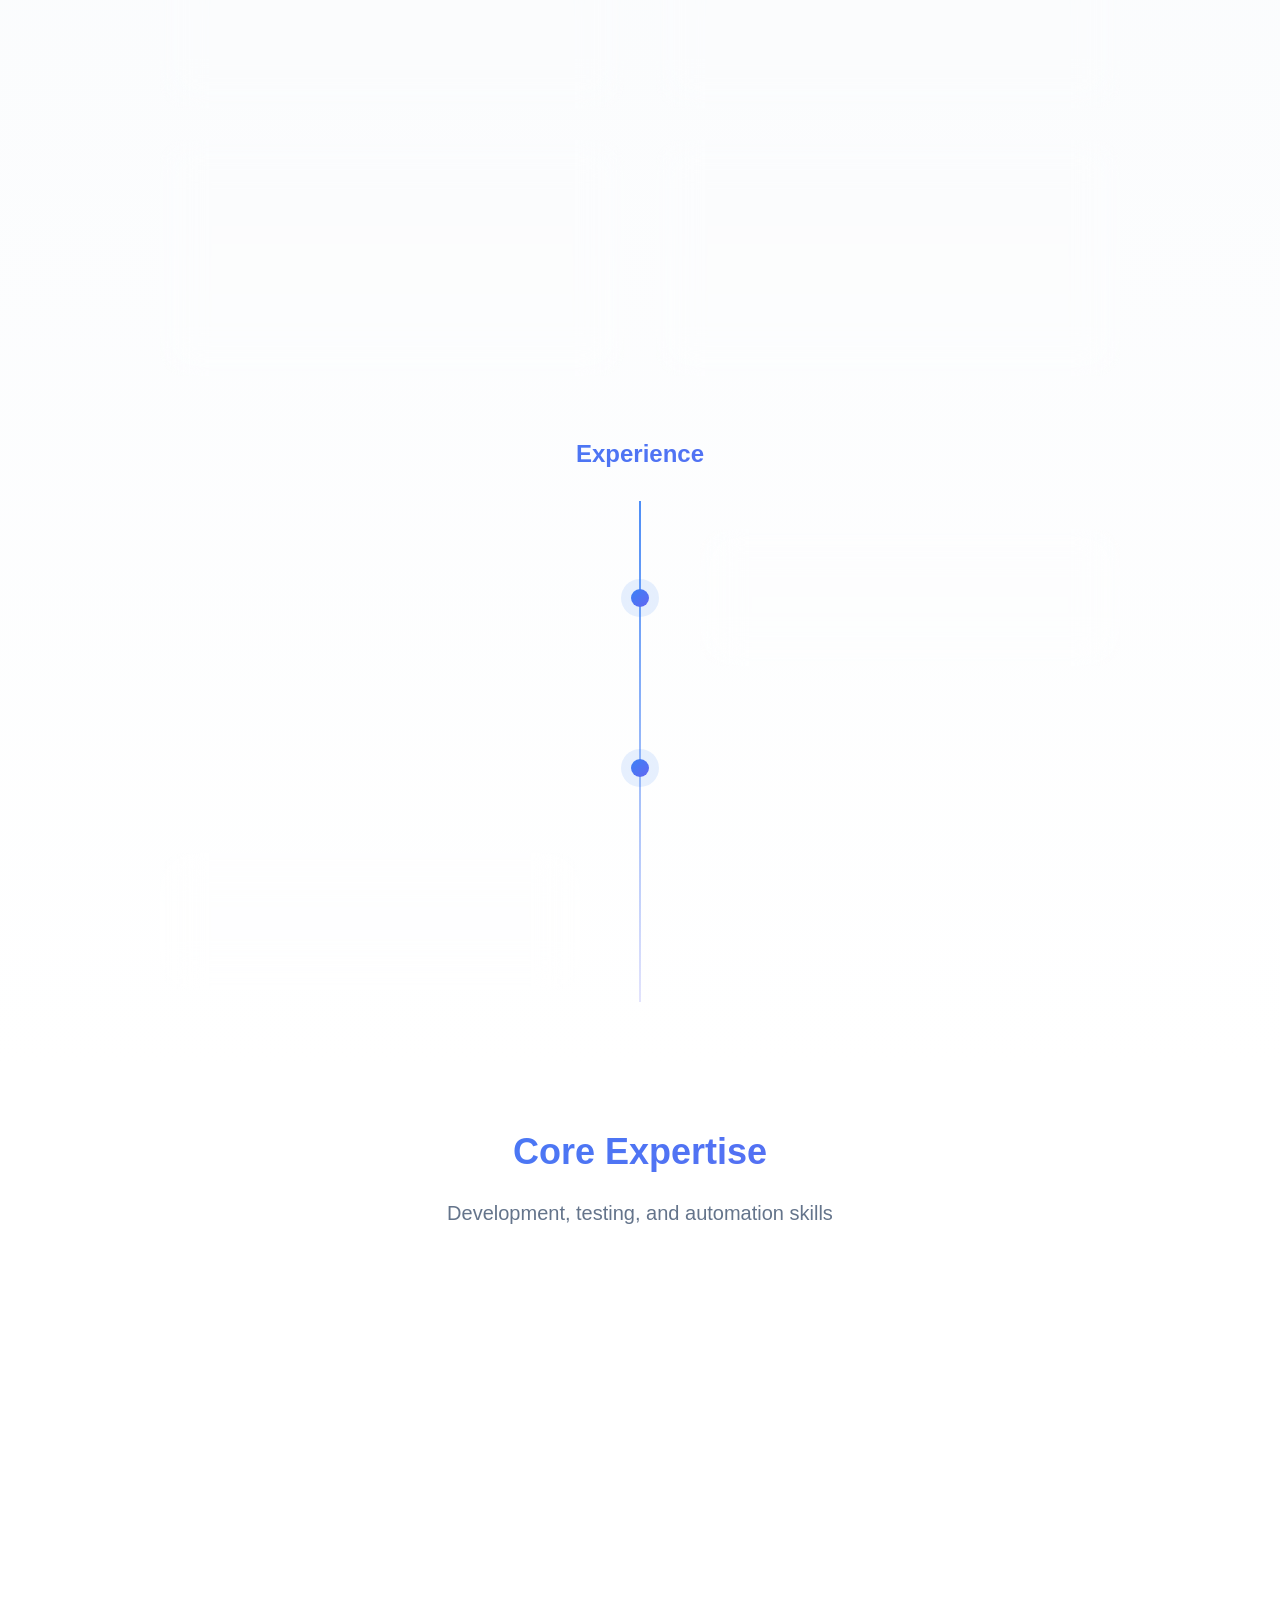
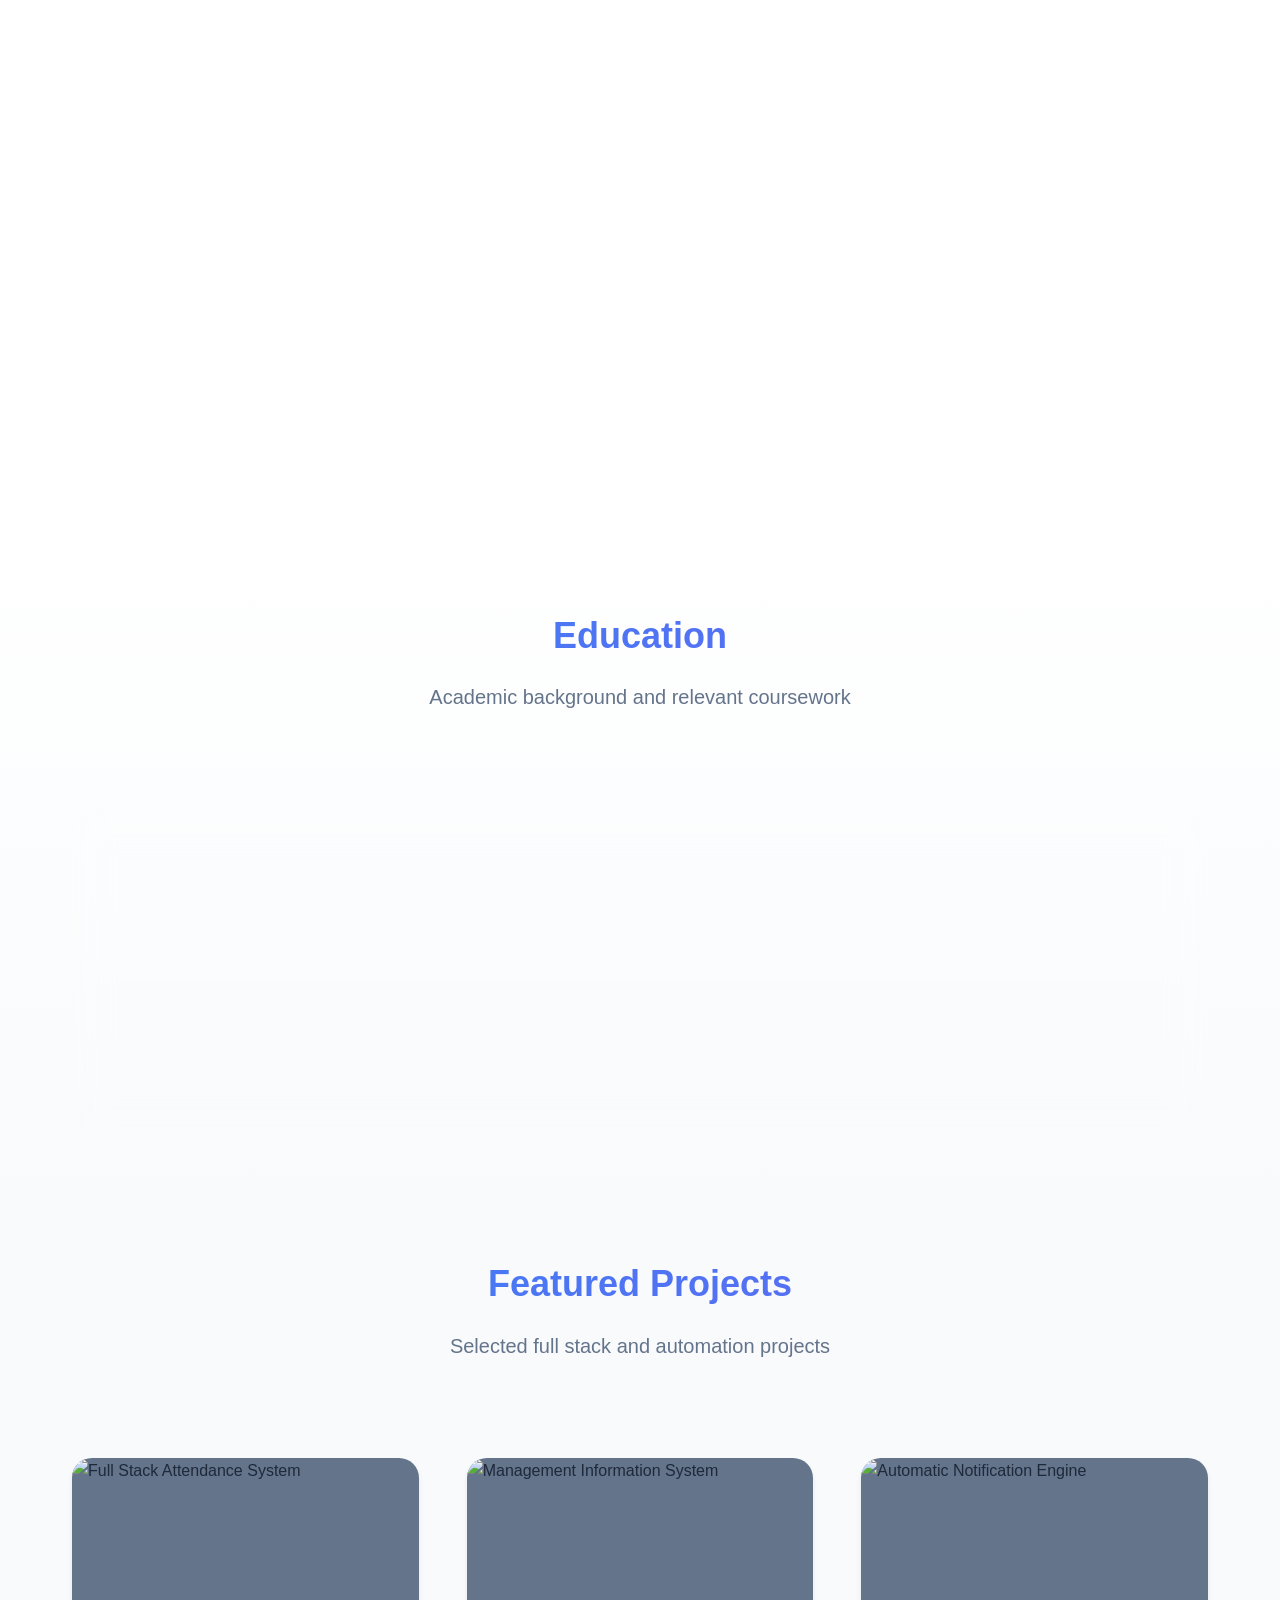
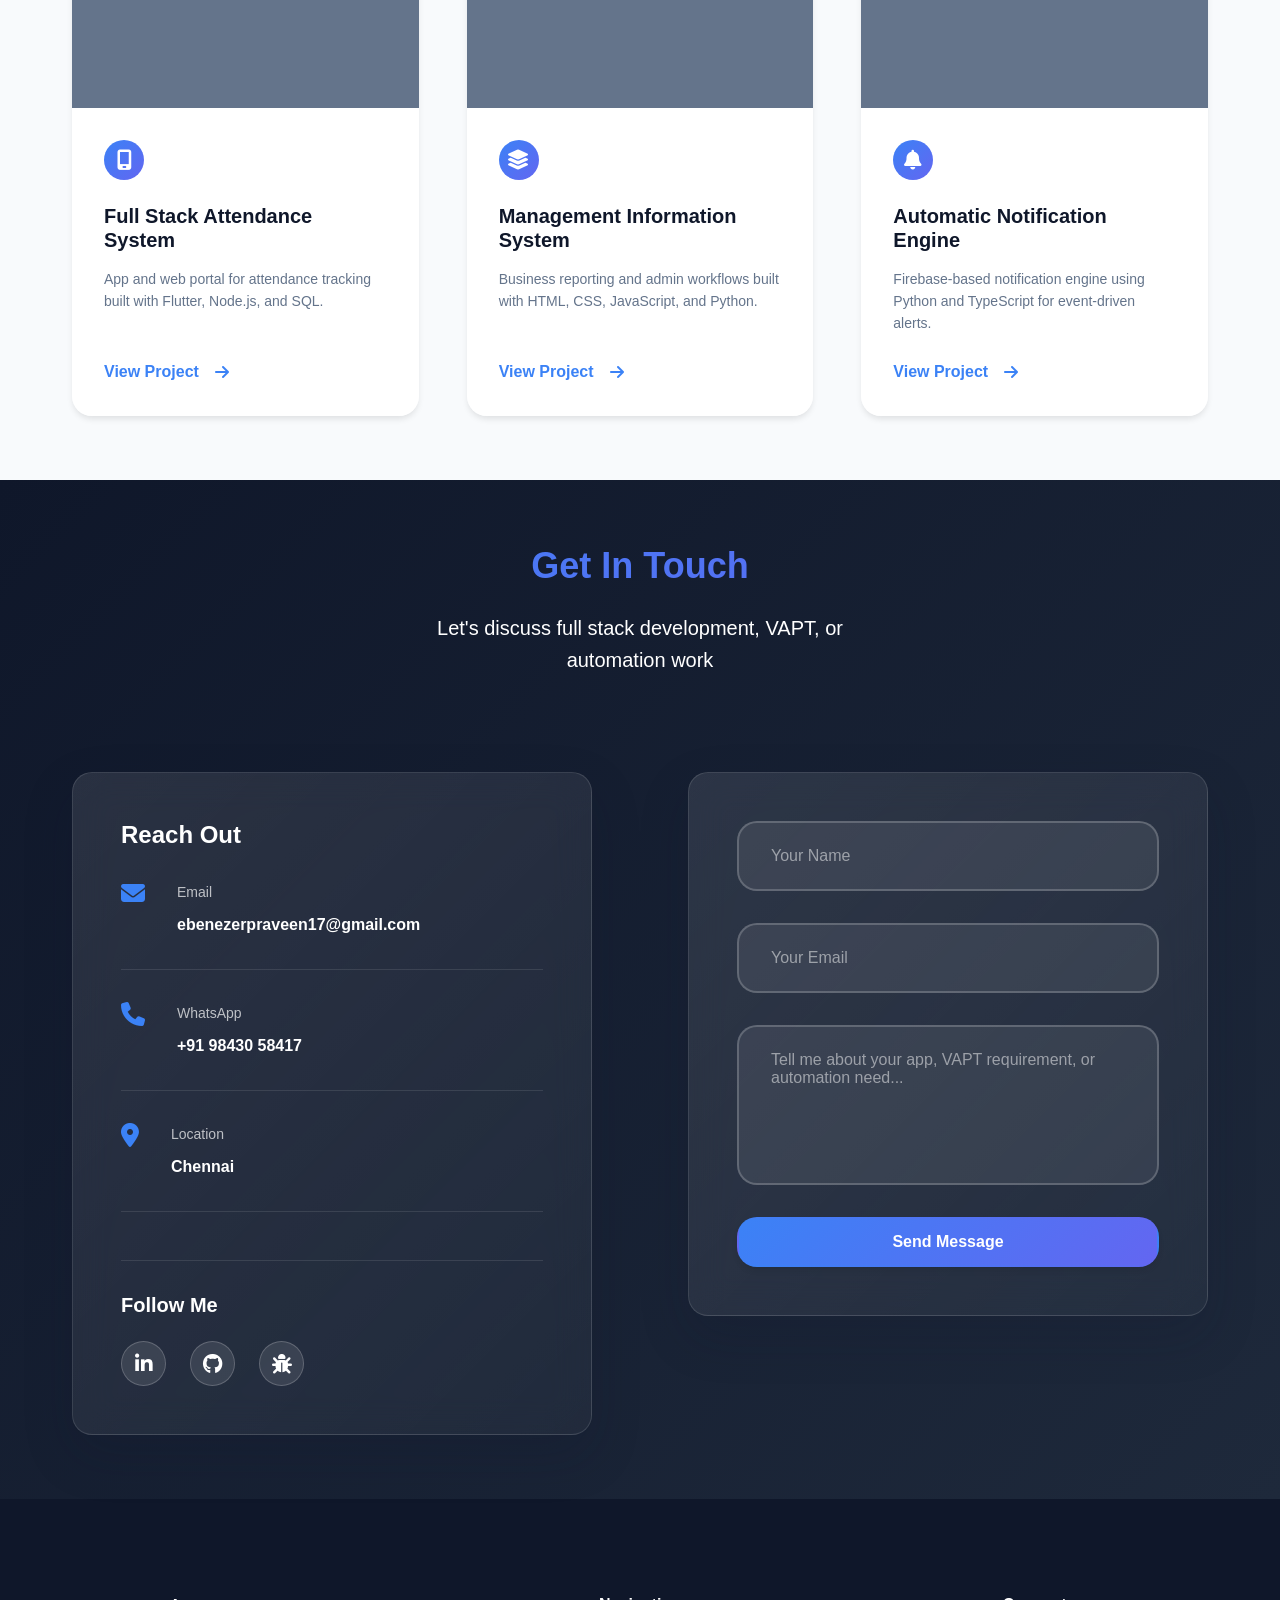
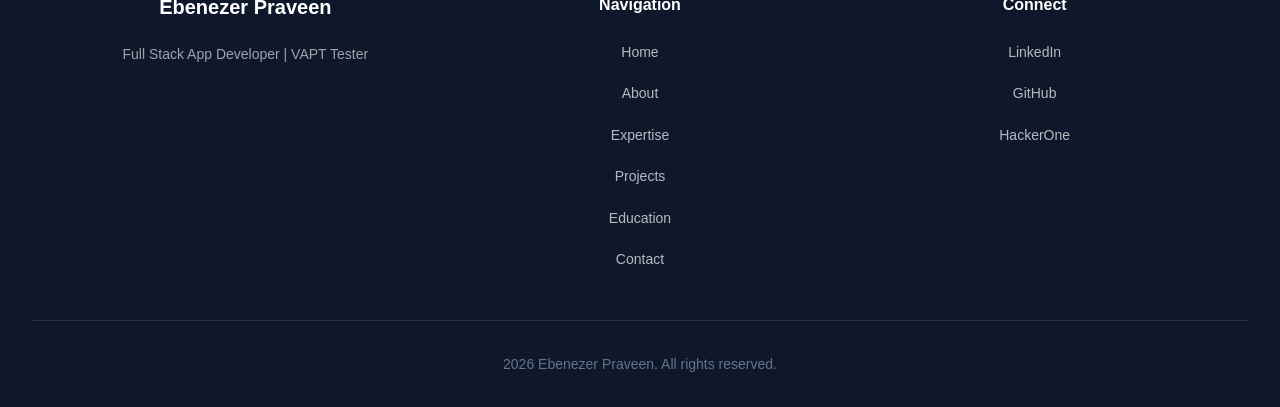
==== commit 8ba237ca: "Fixed icon rendering and updated CSP" ====
--- a/index.html
+++ b/index.html
@@ -4,7 +4,7 @@
         <meta charset="UTF-8">
         <meta name="viewport" content="width=device-width, initial-scale=1.0">
         <meta name="description" content="Ebenezer Praveen - Full Stack App Developer, VAPT Tester & Software Engineer">
-        <meta http-equiv="Content-Security-Policy" content="default-src 'self'; base-uri 'self'; object-src 'none'; frame-ancestors 'none'; form-action 'self'; script-src 'self' https://unpkg.com; style-src 'self' 'unsafe-inline' https://cdnjs.cloudflare.com https://cdn.jsdelivr.net https://fonts.googleapis.com; font-src 'self' https://fonts.gstatic.com https://cdn.jsdelivr.net; img-src 'self' data: https:; connect-src 'self' https:; media-src 'self' https:; upgrade-insecure-requests">
+        <meta http-equiv="Content-Security-Policy" content="default-src 'self'; base-uri 'self'; object-src 'none'; frame-ancestors 'none'; form-action 'self'; script-src 'self' https://unpkg.com; style-src 'self' 'unsafe-inline' https://cdnjs.cloudflare.com https://cdn.jsdelivr.net https://fonts.googleapis.com; font-src 'self' https://fonts.gstatic.com https://cdn.jsdelivr.net https://cdnjs.cloudflare.com; img-src 'self' data: https:; connect-src 'self' https:; media-src 'self' https:; upgrade-insecure-requests">
         <meta http-equiv="X-Content-Type-Options" content="nosniff">
         <meta http-equiv="Referrer-Policy" content="strict-origin-when-cross-origin">
         <meta http-equiv="Permissions-Policy" content="camera=(), microphone=(), geolocation=(), payment=()">
@@ -121,22 +121,22 @@
 
                             <div class="expertise__grid expertise__grid--premium">
                                 <article class="expertise-card">
-                                    <div class="expertise-card__icon"><i class="fas fa-code"></i></div>
+                                    <div class="expertise-card__icon"><i class="fa-solid fa-code"></i></div>
                                     <h4>Full Stack Development</h4>
                                     <p>Building scalable web and mobile applications with clean architecture.</p>
                                 </article>
                                 <article class="expertise-card">
-                                    <div class="expertise-card__icon"><i class="fas fa-shield-alt"></i></div>
+                                    <div class="expertise-card__icon"><i class="fa-solid fa-shield-halved"></i></div>
                                     <h4>VAPT Testing</h4>
                                     <p>Security assessments, validation, and reporting across modern apps.</p>
                                 </article>
                                 <article class="expertise-card">
-                                    <div class="expertise-card__icon"><i class="fas fa-bolt"></i></div>
+                                    <div class="expertise-card__icon"><i class="fa-solid fa-bolt"></i></div>
                                     <h4>Automation</h4>
                                     <p>Firebase-driven workflows, alerts, and practical productivity tools.</p>
                                 </article>
                                 <article class="expertise-card">
-                                    <div class="expertise-card__icon"><i class="fas fa-file-alt"></i></div>
+                                    <div class="expertise-card__icon"><i class="fa-solid fa-file-lines"></i></div>
                                     <h4>Documentation</h4>
                                     <p>Technical specs, testing notes, and handover docs that stay usable.</p>
                                 </article>
@@ -187,7 +187,7 @@
                     <div class="expertise__container">
                         <div class="skill-card">
                             <div class="skill-card__icon">
-                                <i class="fas fa-pen-fancy"></i>
+                                <i class="fa-solid fa-pen-fancy"></i>
                             </div>
                             <h3 class="skill-card__title">Frontend & Mobile</h3>
                             <p class="skill-card__description">Building responsive user interfaces and Flutter mobile apps</p>
@@ -199,7 +199,7 @@
 
                         <div class="skill-card">
                             <div class="skill-card__icon">
-                                <i class="fas fa-virus"></i>
+                                <i class="fa-solid fa-database"></i>
                             </div>
                             <h3 class="skill-card__title">Backend & Database</h3>
                             <p class="skill-card__description">Developing APIs, database-backed systems, and server logic</p>
@@ -211,7 +211,7 @@
 
                         <div class="skill-card">
                             <div class="skill-card__icon">
-                                <i class="fas fa-search"></i>
+                                <i class="fa-solid fa-magnifying-glass"></i>
                             </div>
                             <h3 class="skill-card__title">VAPT Testing</h3>
                             <p class="skill-card__description">Identifying security gaps and validating fixes across applications</p>
@@ -223,7 +223,7 @@
 
                         <div class="skill-card">
                             <div class="skill-card__icon">
-                                <i class="fas fa-cogs"></i>
+                                <i class="fa-solid fa-gears"></i>
                             </div>
                             <h3 class="skill-card__title">Automation & Alerts</h3>
                             <p class="skill-card__description">Using Python, TypeScript, and Firebase to automate notifications</p>
@@ -280,11 +280,11 @@
                             </div>
                             <div class="work__card-content">
                                 <div class="work__card-icon">
-                                    <i class="fas fa-mobile-alt"></i>
+                                    <i class="fa-solid fa-mobile-screen"></i>
                                 </div>
                                 <h3 class="work__card-title">Full Stack Attendance System</h3>
                                 <p class="work__card-description">App and web portal for attendance tracking built with Flutter, Node.js, and SQL.</p>
-                                <span class="work__card-cta">View Project <i class="fas fa-arrow-right"></i></span>
+                                <span class="work__card-cta">View Project <i class="fa-solid fa-arrow-right"></i></span>
                             </div>
                         </a>
 
@@ -296,11 +296,11 @@
                             </div>
                             <div class="work__card-content">
                                 <div class="work__card-icon">
-                                    <i class="fas fa-layer-group"></i>
+                                    <i class="fa-solid fa-layer-group"></i>
                                 </div>
                                 <h3 class="work__card-title">Management Information System</h3>
                                 <p class="work__card-description">Business reporting and admin workflows built with HTML, CSS, JavaScript, and Python.</p>
-                                <span class="work__card-cta">View Project <i class="fas fa-arrow-right"></i></span>
+                                <span class="work__card-cta">View Project <i class="fa-solid fa-arrow-right"></i></span>
                             </div>
                         </a>
 
@@ -312,11 +312,11 @@
                             </div>
                             <div class="work__card-content">
                                 <div class="work__card-icon">
-                                    <i class="fas fa-bell"></i>
+                                    <i class="fa-solid fa-bell"></i>
                                 </div>
                                 <h3 class="work__card-title">Automatic Notification Engine</h3>
                                 <p class="work__card-description">Firebase-based notification engine using Python and TypeScript for event-driven alerts.</p>
-                                <span class="work__card-cta">View Project <i class="fas fa-arrow-right"></i></span>
+                                <span class="work__card-cta">View Project <i class="fa-solid fa-arrow-right"></i></span>
                             </div>
                         </a>
 
@@ -336,21 +336,21 @@
                         <div class="contact__info-box">
                             <h3 class="contact__heading">Reach Out</h3>
                             <div class="contact__item">
-                                <i class="fas fa-envelope"></i>
+                                <i class="fa-solid fa-envelope"></i>
                                 <div>
                                     <p class="contact__label">Email</p>
                                     <a href="mailto:ebenezerpraveen17@gmail.com" class="contact__link">ebenezerpraveen17@gmail.com</a>
                                 </div>
                             </div>
                             <div class="contact__item">
-                                <i class="fas fa-phone"></i>
+                                <i class="fa-solid fa-phone"></i>
                                 <div>
                                     <p class="contact__label">WhatsApp</p>
                                     <a href="https://wa.me/919843058417" target="_blank" rel="noopener noreferrer" class="contact__link">+91 98430 58417</a>
                                 </div>
                             </div>
                             <div class="contact__item">
-                                <i class="fas fa-map-marker-alt"></i>
+                                <i class="fa-solid fa-location-dot"></i>
                                 <div>
                                     <p class="contact__label">Location</p>
                                     <p class="contact__link">Chennai</p>
@@ -361,13 +361,13 @@
                                 <h4 class="contact__social-title">Follow Me</h4>
                                 <div class="social__links">
                                     <a href="https://www.linkedin.com/in/ebenezer-praveen/" target="_blank" rel="noopener noreferrer" class="social__icon">
-                                        <i class="fab fa-linkedin"></i>
+                                        <i class="fa-brands fa-linkedin-in"></i>
                                     </a>
                                     <a href="https://github.com" target="_blank" rel="noopener noreferrer" class="social__icon">
-                                        <i class="fab fa-github"></i>
+                                        <i class="fa-brands fa-github"></i>
                                     </a>
                                     <a href="https://www.hackerone.com" target="_blank" rel="noopener noreferrer" class="social__icon">
-                                        <i class="fas fa-bug"></i>
+                                        <i class="fa-solid fa-bug"></i>
                                     </a>
                                 </div>
                             </div>
@@ -418,7 +418,7 @@
                 </div>
             </div>
             <div class="footer__bottom">
-                <p>&copy; 2026 Ebenezer Praveen. All rights reserved.</p>
+                <p> 2026 Ebenezer Praveen. All rights reserved.</p>
             </div>
         </footer>
 
